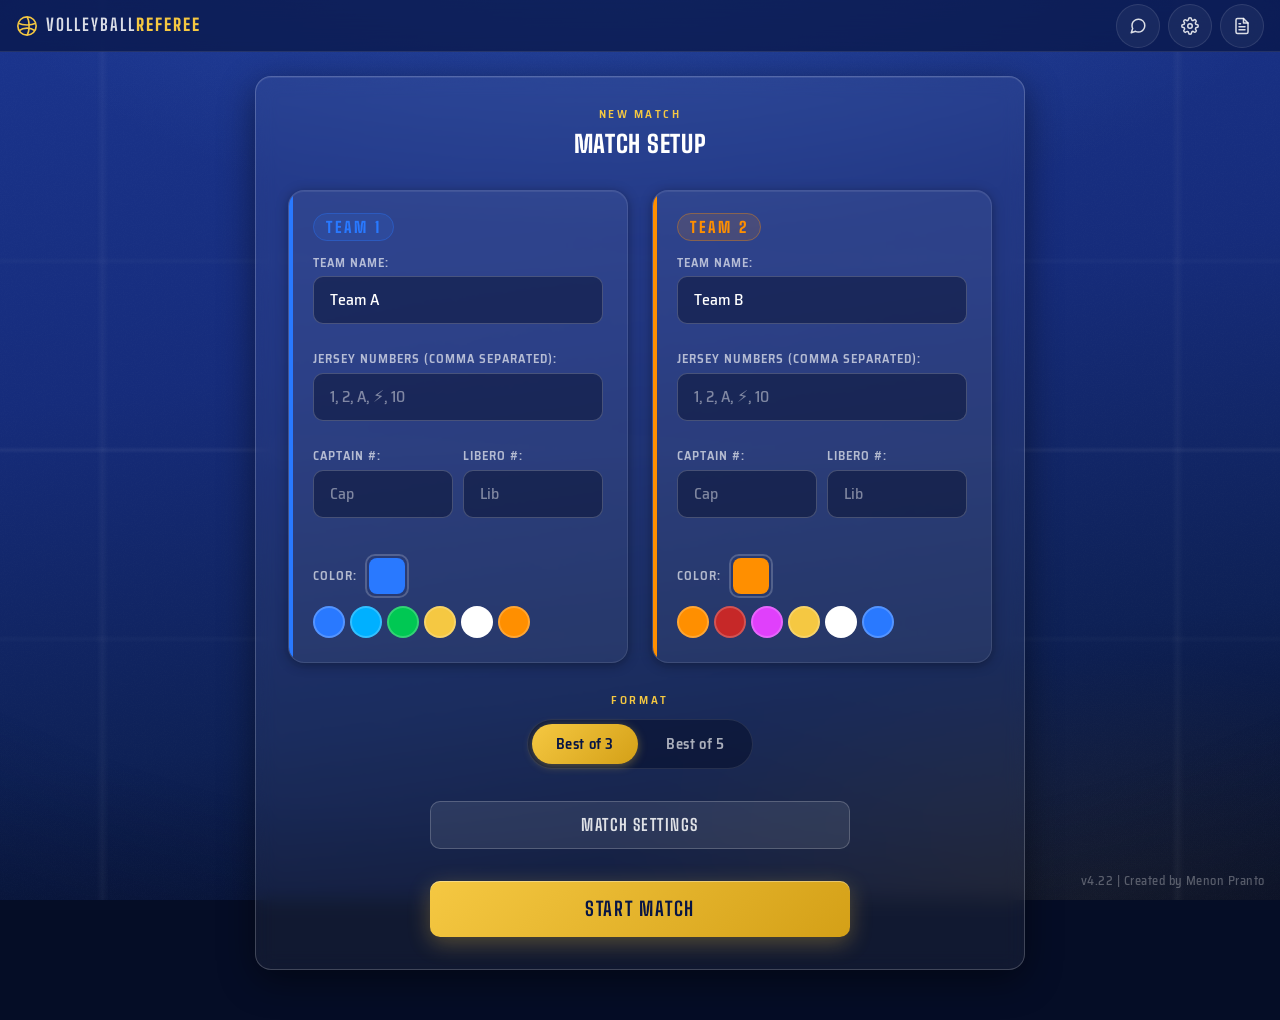
==== index.html @ a7db622a "v4.22: in-app "What's new" panel, manifest fix, social card tags Adds a changelog users can actually" ====
<!DOCTYPE html>
<html lang="en">
<head>
    <meta charset="UTF-8">
    <meta name="viewport" content="width=device-width, initial-scale=1.0, maximum-scale=1.0, user-scalable=no, viewport-fit=cover">
    <meta name="apple-mobile-web-app-capable" content="yes">
    <meta name="apple-mobile-web-app-status-bar-style" content="black-translucent">
    <meta name="mobile-web-app-capable" content="yes">
    <meta name="theme-color" content="#071545">
    <title>Volleyball Referee</title>
    <link rel="icon" type="image/png" href="icons/volleyball.png">
    <link rel="apple-touch-icon" href="icons/volleyball.png">
    <link rel="preload" href="fonts/display-800.woff2" as="font" type="font/woff2" crossorigin>
    <link rel="preload" href="fonts/body-400.woff2" as="font" type="font/woff2" crossorigin>
    <link rel="stylesheet" href="styles.css">
    <link rel="manifest" href="./manifest.webmanifest">
    <meta name="description" content="Volleyball scoresheet for tracking matches, rotations, substitutions, and more.">
    <!-- Open Graph / Twitter card — so a shared match result unfurls with a title, description, and icon instead of bare text -->
    <meta property="og:type" content="website">
    <meta property="og:url" content="https://watermenon09.github.io/VolleyballReferee/">
    <meta property="og:title" content="Volleyball Referee">
    <meta property="og:description" content="Volleyball scoresheet for tracking matches, rotations, substitutions, and more.">
    <meta property="og:image" content="https://watermenon09.github.io/VolleyballReferee/icons/volleyball.png">
    <meta name="twitter:card" content="summary">
    <meta name="twitter:title" content="Volleyball Referee">
    <meta name="twitter:description" content="Volleyball scoresheet for tracking matches, rotations, substitutions, and more.">
    <meta name="twitter:image" content="https://watermenon09.github.io/VolleyballReferee/icons/volleyball.png">
    <!-- Google tag (gtag.js) -->
    <script async src="https://www.googletagmanager.com/gtag/js?id=G-RBPL9H3D0Y"></script>
    <script>
      window.dataLayer = window.dataLayer || [];
      function gtag(){dataLayer.push(arguments);}
      gtag('js', new Date());
      // send_page_view: false — app.js sends a virtual page_view per screen (trackScreen).
      // Without this the automatic pageview double-counts the landing alongside the Setup
      // screen's own, inflating exactly the report the virtual pageviews exist to produce.
      gtag('config', 'G-RBPL9H3D0Y', { send_page_view: false });
    </script>
</head>
<body>
    <header class="app-bar">
        <h1 class="app-brand">
            <svg class="app-brand-mark" width="22" height="22" viewBox="0 0 24 24" fill="none" stroke="currentColor" stroke-width="1.8" aria-hidden="true"><circle cx="12" cy="12" r="10"/><path d="M12 2c3 4.5 3 15.5 0 20"/><path d="M2.5 9c5 2.5 14 2.5 19 0"/><path d="M3.5 17c4.5-3.5 12.5-3.5 17 0"/></svg>
            <span>Volleyball<b>Referee</b></span>
        </h1>
        <div class="app-bar-actions">
            <button id="feedbackBtn" class="top-btn" aria-label="Send feedback" title="Send feedback">
                <svg width="18" height="18" viewBox="0 0 24 24" fill="none" stroke="currentColor" stroke-width="2" stroke-linecap="round" stroke-linejoin="round" aria-hidden="true"><path d="M21 11.5a8.38 8.38 0 0 1-.9 3.8 8.5 8.5 0 0 1-7.6 4.7 8.38 8.38 0 0 1-3.8-.9L3 21l1.9-5.7a8.38 8.38 0 0 1-.9-3.8 8.5 8.5 0 0 1 4.7-7.6 8.38 8.38 0 0 1 3.8-.9h.5a8.48 8.48 0 0 1 8 8v.5z"/></svg>
            </button>
            <button id="settingsBtn" class="top-btn" aria-label="Settings" title="Settings">
                <svg width="18" height="18" viewBox="0 0 24 24" fill="none" stroke="currentColor" stroke-width="2" stroke-linecap="round" stroke-linejoin="round" aria-hidden="true"><circle cx="12" cy="12" r="3"/><path d="M19.4 15a1.65 1.65 0 0 0 .33 1.82l.06.06a2 2 0 0 1-2.83 2.83l-.06-.06a1.65 1.65 0 0 0-1.82-.33 1.65 1.65 0 0 0-1 1.51V21a2 2 0 0 1-4 0v-.09A1.65 1.65 0 0 0 9 19.4a1.65 1.65 0 0 0-1.82.33l-.06.06a2 2 0 0 1-2.83-2.83l.06-.06a1.65 1.65 0 0 0 .33-1.82 1.65 1.65 0 0 0-1.51-1H3a2 2 0 0 1 0-4h.09A1.65 1.65 0 0 0 4.6 9a1.65 1.65 0 0 0-.33-1.82l-.06-.06a2 2 0 0 1 2.83-2.83l.06.06a1.65 1.65 0 0 0 1.82.33H9a1.65 1.65 0 0 0 1-1.51V3a2 2 0 0 1 4 0v.09a1.65 1.65 0 0 0 1 1.51 1.65 1.65 0 0 0 1.82-.33l.06-.06a2 2 0 0 1 2.83 2.83l-.06.06a1.65 1.65 0 0 0-.33 1.82V9a1.65 1.65 0 0 0 1.51 1H21a2 2 0 0 1 0 4h-.09a1.65 1.65 0 0 0-1.51 1z"/></svg>
            </button>
            <button id="changelogBtn" class="top-btn" style="display:none" aria-label="What's new" title="What's new">
                <svg width="18" height="18" viewBox="0 0 24 24" fill="none" stroke="currentColor" stroke-width="2" stroke-linecap="round" stroke-linejoin="round" aria-hidden="true"><path d="M14 2H6a2 2 0 0 0-2 2v16a2 2 0 0 0 2 2h12a2 2 0 0 0 2-2V8z"/><path d="M14 2v6h6"/><line x1="8" y1="13" x2="16" y2="13"/><line x1="8" y1="17" x2="16" y2="17"/><line x1="8" y1="9" x2="10" y2="9"/></svg>
            </button>
            <button id="historyBtn" class="top-btn" style="display:none">History</button>
        </div>
    </header>
    <div class="container">

        <div id="setup" class="setup-panel">
            <div class="screen-head">
                <span class="eyebrow">New Match</span>
                <h2>Match Setup</h2>
            </div>
            <div class="team-setup-container">
                <section class="team-card team1-setup">
                    <header class="team-card-head"><span class="team-tag">Team 1</span></header>
                    <div class="team-input">
                        <label for="team1Name">Team Name:</label>
                        <input type="text" id="team1Name" value="Team A">
                    </div>
                    <div class="team-input">
                        <label for="team1Players">Jersey Numbers (comma separated):</label>
                        <input type="text" id="team1Players" placeholder="1, 2, A, ⚡, 10">
                    </div>
                    <div class="team-input-row">
                        <div class="team-input">
                            <label for="team1Captain">Captain #:</label>
                            <input type="text" id="team1Captain" placeholder="Cap" maxlength="3">
                        </div>
                        <div class="team-input">
                            <label for="team1Libero">Libero #:</label>
                            <input type="text" id="team1Libero" placeholder="Lib" maxlength="3">
                        </div>
                    </div>
                    <div class="color-picker-row">
                        <label>Color:</label>
                        <input type="color" id="team1Color" value="#2979ff">
                        <div class="color-presets">
                            <button class="color-swatch" data-team="1" data-color="#2979ff" style="background:#2979ff" title="Blue"></button>
                            <button class="color-swatch" data-team="1" data-color="#00b0ff" style="background:#00b0ff" title="Sky blue"></button>
                            <button class="color-swatch" data-team="1" data-color="#00c853" style="background:#00c853" title="Green"></button>
                            <button class="color-swatch" data-team="1" data-color="#f5c842" style="background:#f5c842" title="Yellow"></button>
                            <button class="color-swatch" data-team="1" data-color="#ffffff" style="background:#ffffff" title="White"></button>
                            <button class="color-swatch" data-team="1" data-color="#ff8f00" style="background:#ff8f00" title="Orange"></button>
                        </div>
                    </div>
                </section>
                <section class="team-card team2-setup">
                    <header class="team-card-head"><span class="team-tag">Team 2</span></header>
                    <div class="team-input">
                        <label for="team2Name">Team Name:</label>
                        <input type="text" id="team2Name" value="Team B">
                    </div>
                    <div class="team-input">
                        <label for="team2Players">Jersey Numbers (comma separated):</label>
                        <input type="text" id="team2Players" placeholder="1, 2, A, ⚡, 10">
                    </div>
                    <div class="team-input-row">
                        <div class="team-input">
                            <label for="team2Captain">Captain #:</label>
                            <input type="text" id="team2Captain" placeholder="Cap" maxlength="3">
                        </div>
                        <div class="team-input">
                            <label for="team2Libero">Libero #:</label>
                            <input type="text" id="team2Libero" placeholder="Lib" maxlength="3">
                        </div>
                    </div>
                    <div class="color-picker-row">
                        <label>Color:</label>
                        <input type="color" id="team2Color" value="#ff8f00">
                        <div class="color-presets">
                            <button class="color-swatch" data-team="2" data-color="#ff8f00" style="background:#ff8f00" title="Orange"></button>
                            <button class="color-swatch" data-team="2" data-color="#c62828" style="background:#c62828" title="Red"></button>
                            <button class="color-swatch" data-team="2" data-color="#e040fb" style="background:#e040fb" title="Purple"></button>
                            <button class="color-swatch" data-team="2" data-color="#f5c842" style="background:#f5c842" title="Yellow"></button>
                            <button class="color-swatch" data-team="2" data-color="#ffffff" style="background:#ffffff" title="White"></button>
                            <button class="color-swatch" data-team="2" data-color="#2979ff" style="background:#2979ff" title="Blue"></button>
                        </div>
                    </div>
                </section>
            </div>
            <div class="match-format">
                <span class="eyebrow">Format</span>
                <div class="segmented" role="radiogroup" aria-label="Match format">
                    <label><input type="radio" name="matchType" value="3" checked><span>Best of 3</span></label>
                    <label><input type="radio" name="matchType" value="5"><span>Best of 5</span></label>
                </div>
            </div>
            <div id="setupError" class="setup-error hidden"></div>
            <div class="controls">
                <button id="openSettingsFromSetup" class="btn btn-secondary">Match Settings</button>
            </div>
            <button id="startMatch" class="btn btn-primary btn-xl">Start Match</button>
        </div>

        <div id="rotationSetup" class="rotation-setup hidden">
            <div class="screen-head">
                <span class="eyebrow">Lineups</span>
                <h2>Set Starting Rotations</h2>
            </div>
            <div id="rotationSetupSetScore" class="rotation-setup-score hidden"></div>
            <p class="rotation-setup-hint">Click on each position to assign a player. Libero is not available for starting rotation.</p>
            <div class="rotation-setup-container">
                <div class="rotation-setup-team">
                    <h3 id="rotationTeam1Name">Team A</h3>
                    <div class="rotation-setup-grid" id="rotationSetup1">
                        <div class="rotation-setup-row">
                            <span class="rotation-setup-pos" data-team="1" data-pos="4">4</span>
                            <span class="rotation-setup-pos" data-team="1" data-pos="3">3</span>
                            <span class="rotation-setup-pos" data-team="1" data-pos="2">2</span>
                        </div>
                        <div class="rotation-setup-row">
                            <span class="rotation-setup-pos" data-team="1" data-pos="5">5</span>
                            <span class="rotation-setup-pos" data-team="1" data-pos="6">6</span>
                            <span class="rotation-setup-pos" data-team="1" data-pos="1">1</span>
                        </div>
                    </div>
                    <div class="available-players" id="availablePlayers1"></div>
                    <button class="btn btn-secondary use-prev-rotation" data-team="1" style="display:none">Use previous rotation</button>
                </div>
                <div class="rotation-setup-team">
                    <h3 id="rotationTeam2Name">Team B</h3>
                    <div class="rotation-setup-grid" id="rotationSetup2">
                        <div class="rotation-setup-row">
                            <span class="rotation-setup-pos" data-team="2" data-pos="4">4</span>
                            <span class="rotation-setup-pos" data-team="2" data-pos="3">3</span>
                            <span class="rotation-setup-pos" data-team="2" data-pos="2">2</span>
                        </div>
                        <div class="rotation-setup-row">
                            <span class="rotation-setup-pos" data-team="2" data-pos="5">5</span>
                            <span class="rotation-setup-pos" data-team="2" data-pos="6">6</span>
                            <span class="rotation-setup-pos" data-team="2" data-pos="1">1</span>
                        </div>
                    </div>
                    <div class="available-players" id="availablePlayers2"></div>
                    <button class="btn btn-secondary use-prev-rotation" data-team="2" style="display:none">Use previous rotation</button>
                </div>
            </div>
            <div id="rotationSetupError" class="setup-error hidden"></div>
            <div class="controls">
                <button id="returnToSetupFromRotation" class="btn btn-secondary">Return to Setup</button>
            </div>
            <button id="confirmRotation" class="btn btn-primary btn-xl">Start Match</button>
        </div>

        <div id="scoreboard" class="scoreboard hidden">
            <div class="match-info">
                <span id="matchTypeDisplay"></span>
                <span id="currentSetDisplay"></span>
            </div>

            
            <div class="current-set">
                <div class="team team1">
                    <div class="team-name" id="team1Display">Team A</div>
                    <div class="timeout-container">
                        <button class="timeout-btn" id="timeout1" data-team="1" title="Call timeout">
                            <svg class="timeout-icon" width="20" height="20" viewBox="0 0 24 24" fill="none" stroke="currentColor" stroke-width="2" stroke-linecap="round" stroke-linejoin="round" aria-hidden="true"><circle cx="12" cy="13" r="8"/><path d="M12 9v4l2.5 2.5"/><path d="M9 2h6"/></svg>
                        </button>
                        <div class="timeout-dots" id="timeoutDots1"></div>
                    </div>
                    <div class="rotation-grid" id="rotation1">
                        <div class="rotation-row front-row">
                            <div class="rotation-pos" data-team="1" data-pos="4"><span class="player-num"></span><span class="sub-indicator"></span></div>
                            <div class="rotation-pos" data-team="1" data-pos="3"><span class="player-num"></span><span class="sub-indicator"></span></div>
                            <div class="rotation-pos" data-team="1" data-pos="2"><span class="player-num"></span><span class="sub-indicator"></span></div>
                        </div>
                        <div class="rotation-row back-row">
                            <div class="rotation-pos" data-team="1" data-pos="5"><span class="player-num"></span><span class="sub-indicator"></span></div>
                            <div class="rotation-pos" data-team="1" data-pos="6"><span class="player-num"></span><span class="sub-indicator"></span></div>
                            <div class="rotation-pos" data-team="1" data-pos="1"><span class="player-num"></span><span class="sub-indicator"></span></div>
                        </div>
                    </div>
                    <div class="score" id="team1Score">0</div>
                    <button class="btn btn-score" data-team="1">+1 Point</button>
                </div>

                <div class="vs-container">
                    <div class="undo-btn" id="undoPoint" title="Undo last point" tabindex="0" role="button">
                        <svg width="22" height="22" viewBox="0 0 24 24" fill="none" stroke="currentColor" stroke-width="2" stroke-linecap="round" stroke-linejoin="round" aria-hidden="true"><path d="M3 7v6h6"/><path d="M21 17a9 9 0 0 0-15-6.7L3 13"/></svg>
                    </div>
                    <div class="swap-teams" id="swapTeams" title="Swap teams" tabindex="0" role="button">
                        <svg width="22" height="22" viewBox="0 0 24 24" fill="none" stroke="currentColor" stroke-width="2" stroke-linecap="round" stroke-linejoin="round" aria-hidden="true"><path d="M8 3 4 7l4 4"/><path d="M4 7h16"/><path d="m16 21 4-4-4-4"/><path d="M20 17H4"/></svg>
                    </div>
                    <div class="serve-indicator" id="serveIndicator" title="Click to switch service" tabindex="0" role="button">
                        <svg id="serveBall" class="serve-ball" width="22" height="22" viewBox="0 0 24 24" fill="none" stroke="currentColor" stroke-width="1.8" stroke-linecap="round" stroke-linejoin="round" aria-hidden="true"><circle cx="12" cy="12" r="10"/><path d="M12 2c3 4.5 3 15.5 0 20"/><path d="M2.5 9c5 2.5 14 2.5 19 0"/><path d="M3.5 17c4.5-3.5 12.5-3.5 17 0"/></svg>
                    </div>
                    <div class="vs">VS</div>
                    <div class="sets-score-center" id="setsScoreCenter"></div>
                </div>

                <div class="team team2">
                    <div class="team-name" id="team2Display">Team B</div>
                    <div class="timeout-container">
                        <button class="timeout-btn" id="timeout2" data-team="2" title="Call timeout">
                            <svg class="timeout-icon" width="20" height="20" viewBox="0 0 24 24" fill="none" stroke="currentColor" stroke-width="2" stroke-linecap="round" stroke-linejoin="round" aria-hidden="true"><circle cx="12" cy="13" r="8"/><path d="M12 9v4l2.5 2.5"/><path d="M9 2h6"/></svg>
                        </button>
                        <div class="timeout-dots" id="timeoutDots2"></div>
                    </div>
                    <div class="rotation-grid" id="rotation2">
                        <div class="rotation-row front-row">
                            <div class="rotation-pos" data-team="2" data-pos="4"><span class="player-num"></span><span class="sub-indicator"></span></div>
                            <div class="rotation-pos" data-team="2" data-pos="3"><span class="player-num"></span><span class="sub-indicator"></span></div>
                            <div class="rotation-pos" data-team="2" data-pos="2"><span class="player-num"></span><span class="sub-indicator"></span></div>
                        </div>
                        <div class="rotation-row back-row">
                            <div class="rotation-pos" data-team="2" data-pos="5"><span class="player-num"></span><span class="sub-indicator"></span></div>
                            <div class="rotation-pos" data-team="2" data-pos="6"><span class="player-num"></span><span class="sub-indicator"></span></div>
                            <div class="rotation-pos" data-team="2" data-pos="1"><span class="player-num"></span><span class="sub-indicator"></span></div>
                        </div>
                    </div>
                    <div class="score" id="team2Score">0</div>
                    <button class="btn btn-score" data-team="2">+1 Point</button>
                </div>
            </div>

            <div class="point-timeline">
                <h3>Set <span id="timelineSetNumber">1</span> Scoring</h3>
                <div class="timeline-container">
                    <div class="timeline-team">
                        <span class="timeline-label" id="timelineTeam1Label"></span>
                        <div class="timeline-row" id="team1Timeline"></div>
                    </div>
                    <div class="timeline-team">
                        <span class="timeline-label" id="timelineTeam2Label"></span>
                        <div class="timeline-row" id="team2Timeline"></div>
                    </div>
                </div>
            </div>

            
            <div class="controls">
                <button id="returnToSetup" class="btn btn-secondary">Return to Setup</button>
            </div>
        </div>

        <div id="matchResult" class="match-result hidden">
            <div class="screen-head">
                <span class="eyebrow">Final</span>
                <h2>Match Complete</h2>
            </div>
            <div id="winner" class="winner"></div>
            <div id="finalScore" class="final-score"></div>
            <div class="result-actions">
                <button id="shareResult" class="btn btn-secondary btn-xl">Share Result</button>
                <button id="playAgain" class="btn btn-primary btn-xl">Play Again</button>
            </div>
        </div>
    </div>

    <div id="subModal" class="modal hidden">
        <div class="modal-content sub-modal-content">
            <h2>Substitute Player</h2>
            <p id="subCurrentPlayer"></p>
            <p id="subRuleNote" class="sub-rule-note hidden" role="status"></p>
            <div class="sub-options" id="subOptions"></div>
            <button class="btn btn-secondary" id="cancelSub">Cancel</button>
        </div>
    </div>

    <div id="timeoutModal" class="modal hidden">
        <div class="modal-content">
            <h2 id="timeoutTeamName">Team Timeout</h2>
            <div class="timer-display">
                <svg class="timer-ring" viewBox="0 0 100 100">
                    <circle class="timer-ring-bg" cx="50" cy="50" r="45"/>
                    <circle class="timer-ring-progress" id="timerProgress" cx="50" cy="50" r="45"/>
                </svg>
                <span class="timer-text" id="timerText">30</span>
            </div>
            <button class="btn btn-primary" id="continueEarly">Continue</button>
        </div>
    </div>

    <div id="setBreakModal" class="modal hidden">
        <div class="modal-content">
            <h2 id="setBreakTitle">Set Break</h2>
            <div class="timer-display">
                <svg class="timer-ring" viewBox="0 0 100 100">
                    <circle class="timer-ring-bg" cx="50" cy="50" r="45"/>
                    <circle class="timer-ring-progress" id="setBreakProgress" cx="50" cy="50" r="45"/>
                </svg>
                <span class="timer-text" id="setBreakText">3:00</span>
            </div>
            <button class="btn btn-primary" id="continueSetBreak">Continue</button>
        </div>
    </div>

    <div id="deciderSwitchModal" class="modal hidden">
        <div class="modal-content decider-switch-content">
            <div class="decider-switch-icon"><svg width="24" height="24" viewBox="0 0 24 24" fill="none" stroke="currentColor" stroke-width="2" stroke-linecap="round" stroke-linejoin="round" aria-hidden="true"><path d="M8 3 4 7l4 4"/><path d="M4 7h16"/><path d="m16 21 4-4-4-4"/><path d="M20 17H4"/></svg></div>
            <h2>Switch Sides</h2>
            <p class="decider-switch-subtitle">A team has reached 8 points in the deciding set.</p>
            <p class="decider-switch-rule">FIVB Rule: teams change courts at 8 points in the final set.</p>
            <div class="decider-switch-score" id="deciderSwitchScore"></div>
            <button class="btn btn-primary" id="confirmDeciderSwitch">Switch Sides</button>
        </div>
    </div>

    <div id="returnToSetupModal" class="modal hidden">
        <div class="modal-content">
            <div class="confirm-icon"><svg width="24" height="24" viewBox="0 0 24 24" fill="none" stroke="currentColor" stroke-width="2" stroke-linecap="round" stroke-linejoin="round" aria-hidden="true"><path d="M3 7v6h6"/><path d="M21 17a9 9 0 0 0-15-6.7L3 13"/></svg></div>
            <h2>Return to Setup?</h2>
            <p class="confirm-subtitle">The current match will be cancelled.</p>
            <div class="confirm-score-summary" id="returnToSetupScoreSummary"></div>
            <div class="confirm-buttons">
                <button class="btn btn-secondary" id="cancelReturnToSetup">Cancel</button>
                <button class="btn btn-danger" id="confirmReturnToSetup">Return to Setup</button>
            </div>
        </div>
    </div>

    <div id="serveSwitchModal" class="modal hidden">
        <div class="modal-content">
            <div class="confirm-icon"><svg width="24" height="24" viewBox="0 0 24 24" fill="none" stroke="currentColor" stroke-width="2" stroke-linecap="round" stroke-linejoin="round" aria-hidden="true"><circle cx="12" cy="12" r="10"/><path d="M12 2c3 4.5 3 15.5 0 20"/><path d="M2.5 9c5 2.5 14 2.5 19 0"/><path d="M3.5 17c4.5-3.5 12.5-3.5 17 0"/></svg></div>
            <h2>Switch serving team?</h2>
            <p class="confirm-subtitle">Serve already follows the score automatically. Switch the serving team anyway?</p>
            <div class="confirm-buttons">
                <button class="btn btn-secondary" id="cancelServeSwitch">Cancel</button>
                <button class="btn btn-primary" id="confirmServeSwitch">Switch Serve</button>
            </div>
        </div>
    </div>

    <div id="historyModal" class="modal hidden">
        <div class="modal-content history-modal-content">
            <h2>Match History</h2>
            <div id="historyList" class="history-list"></div>
            <button class="btn btn-secondary" id="closeHistory">Close</button>
        </div>
    </div>

    <div id="changelogModal" class="modal hidden">
        <div class="modal-content changelog-modal-content">
            <h2>What's New</h2>
            <div id="changelogList" class="changelog-list"></div>
            <button class="btn btn-secondary" id="closeChangelog">Close</button>
        </div>
    </div>

    <div id="settingsModal" class="modal hidden">
        <div class="modal-content settings-modal-content">
            <h2>Settings</h2>

            <div class="settings-scroll">
                <h3 class="settings-section">Match Rules</h3>
                <p id="settingsRuleNote" class="settings-note hidden">Match in progress — rule changes apply to the next match.</p>
                <div class="settings-grid">
                    <label for="setTimeoutDuration">Timeout duration (sec)</label>
                    <input type="number" id="setTimeoutDuration" data-setting="timeoutDuration" inputmode="numeric" min="10" max="120" step="5">

                    <label for="setTimeoutsPerSet">Timeouts per team per set</label>
                    <input type="number" id="setTimeoutsPerSet" data-setting="timeoutsPerSet" inputmode="numeric" min="0" max="4" step="1">

                    <label for="setSetBreakDuration">Set break (sec)</label>
                    <input type="number" id="setSetBreakDuration" data-setting="setBreakDuration" inputmode="numeric" min="30" max="600" step="30">

                    <label for="setRegularSetPoints">Points per regular set</label>
                    <input type="number" id="setRegularSetPoints" data-setting="regularSetPoints" inputmode="numeric" min="5" max="50" step="1">

                    <label for="setFinalSetPoints">Points per deciding set</label>
                    <input type="number" id="setFinalSetPoints" data-setting="finalSetPoints" inputmode="numeric" min="5" max="50" step="1">

                    <label for="setSubstitutionsPerSet" class="settings-label-stack">Substitutions per team per set
                        <span class="settings-hint">Leave empty for unlimited &middot; 6 for FIVB indoor</span>
                    </label>
                    <input type="number" id="setSubstitutionsPerSet" data-setting="substitutionsPerSet" inputmode="numeric" min="0" max="15" step="1" placeholder="&#8734;">

                    <label for="setTechnicalTimeouts">Technical timeouts (8 &amp; 16 pts, 60s)</label>
                    <input type="checkbox" class="switch" id="setTechnicalTimeouts" data-setting="technicalTimeouts">
                </div>

                <h3 class="settings-section">App</h3>
                <div class="settings-grid">
                    <label for="setSound">Whistle sounds</label>
                    <input type="checkbox" class="switch" id="setSound" data-setting="sound">

                    <label for="setVibration">Vibration</label>
                    <input type="checkbox" class="switch" id="setVibration" data-setting="vibration">

                    <label for="setKeepAwake">Keep screen awake during match</label>
                    <input type="checkbox" class="switch" id="setKeepAwake" data-setting="keepAwake">
                </div>
            </div>

            <div class="settings-buttons">
                <button class="btn btn-secondary" id="resetSettings">Reset to Defaults</button>
                <button class="btn btn-primary" id="closeSettings">Done</button>
            </div>
        </div>
    </div>

    <div id="feedbackModal" class="modal hidden">
      <div class="modal-content feedback-modal-content">
        <h2>Send Feedback</h2>
        <form id="feedbackForm" novalidate>
          <div class="feedback-scroll">
            <div class="feedback-field">
              <span class="feedback-label">Category</span>
              <div class="radio-group segmented">
                <label><input type="radio" name="feedbackCategory" value="bug" checked> Bug</label>
                <label><input type="radio" name="feedbackCategory" value="suggestion"> Suggestion</label>
                <label><input type="radio" name="feedbackCategory" value="other"> Other</label>
              </div>
            </div>
            <div class="feedback-field">
              <label class="feedback-label" for="feedbackMessage">Message</label>
              <textarea id="feedbackMessage" rows="5" maxlength="2000" required placeholder="What happened, or what would you like to see?"></textarea>
            </div>
            <div class="feedback-field">
              <label class="feedback-label" for="feedbackEmail">Email (optional, for a reply)</label>
              <input type="email" id="feedbackEmail" autocomplete="email" placeholder="you@example.com">
            </div>
            <!-- Web3Forms native honeypot: hidden from humans, bots fill/check it -->
            <input type="checkbox" name="botcheck" id="feedbackBotcheck" class="feedback-honeypot" tabindex="-1" autocomplete="off" aria-hidden="true">
          </div>
          <p id="feedbackStatus" class="feedback-status hidden" role="status"></p>
          <div class="confirm-buttons">
            <button type="button" class="btn btn-secondary" id="cancelFeedback">Cancel</button>
            <button type="submit" class="btn btn-primary" id="submitFeedback">Send</button>
          </div>
        </form>
      </div>
    </div>

    <footer class="credits">v4.22 | Created by Menon Pranto</footer>

    <script src="app.js"></script>
    <script>
      // The service worker serves the whole app shell cache-first, which during local
      // development silently hands back stale CSS/JS and masks every edit. Skip it on
      // localhost, and actively tear down any registration left over from before this
      // guard existed (skipping alone would leave an already-installed SW in charge).
      // To test SW/offline behaviour locally, use a non-localhost loopback alias.
      if ('serviceWorker' in navigator) {
        const isLocalDev = ['localhost', '127.0.0.1', '[::1]'].includes(location.hostname);
        if (isLocalDev) {
          navigator.serviceWorker.getRegistrations()
            .then(regs => regs.forEach(r => r.unregister()))
            .catch(() => {});
          if (window.caches) {
            caches.keys().then(keys => keys.forEach(k => caches.delete(k))).catch(() => {});
          }
        } else {
          window.addEventListener('load', () => {
            navigator.serviceWorker.register('./sw.js').catch(() => {});
          });
        }
      }
    </script>
</body>
</html>
---- styles.css ----
/* ── Self-hosted fonts (offline-safe; files listed in sw.js APP_SHELL) ── */
@font-face { font-family: 'Big Shoulders Display'; font-style: normal; font-weight: 600; font-display: swap; src: url('fonts/display-600.woff2') format('woff2'); }
@font-face { font-family: 'Big Shoulders Display'; font-style: normal; font-weight: 800; font-display: swap; src: url('fonts/display-800.woff2') format('woff2'); }
@font-face { font-family: 'Saira Semi Condensed'; font-style: normal; font-weight: 400; font-display: swap; src: url('fonts/body-400.woff2') format('woff2'); }
@font-face { font-family: 'Saira Semi Condensed'; font-style: normal; font-weight: 500; font-display: swap; src: url('fonts/body-500.woff2') format('woff2'); }
@font-face { font-family: 'Saira Semi Condensed'; font-style: normal; font-weight: 600; font-display: swap; src: url('fonts/body-600.woff2') format('woff2'); }
@font-face { font-family: 'Saira Semi Condensed'; font-style: normal; font-weight: 700; font-display: swap; src: url('fonts/body-700.woff2') format('woff2'); }

/* ─────────────────────────────────────────────────────────────────────────
   VOLLEYBALL REFEREE  ·  Design System
   Theme: Indoor Court / Mikasa — Stadium Night
   ───────────────────────────────────────────────────────────────────────── */

:root {
    /* ── team identity — JS writes these; names are load-bearing ── */
    --team1-color: #2979ff;  --team1-rgb: 41, 121, 255;
    --team2-color: #ff8f00;  --team2-rgb: 255, 143, 0;

    /* ── palette (hues unchanged from v4.0x) ── */
    --navy-950: #050d26;  --navy-900: #071545;  --navy-800: #0d2055;
    --navy-700: #152b7a;  --navy-600: #1a348f;
    --gold: #f5c842;  --gold-deep: #d4a017;  --gold-rgb: 245, 200, 66;
    --ink: #ffffff;
    --ink-85: rgba(255,255,255,0.85);  --ink-65: rgba(255,255,255,0.65);
    --ink-45: rgba(255,255,255,0.45);  --ink-25: rgba(255,255,255,0.25);

    /* ── surfaces / strokes / elevation ── */
    --surface-1: rgba(255,255,255,0.05);
    --surface-2: rgba(255,255,255,0.09);
    --surface-3: rgba(255,255,255,0.14);
    --stroke-1: rgba(255,255,255,0.10);
    --stroke-2: rgba(255,255,255,0.20);
    --stroke-3: rgba(255,255,255,0.32);
    --shadow-1: 0 2px 12px rgba(0,0,0,0.35);
    --shadow-2: 0 10px 36px rgba(0,0,0,0.45);
    --shadow-3: 0 24px 80px rgba(0,0,0,0.60);
    --glass-edge: inset 0 1px 0 rgba(255,255,255,0.08);

    /* ── typography ── */
    --font-display: 'Big Shoulders Display', 'Arial Narrow', sans-serif;
    --font-body: 'Saira Semi Condensed', 'Segoe UI', system-ui, sans-serif;

    /* ── spacing (4px scale) ── */
    --sp-1: 4px; --sp-2: 8px; --sp-3: 12px; --sp-4: 16px;
    --sp-5: 24px; --sp-6: 32px; --sp-7: 48px; --sp-8: 64px;

    /* ── radii ── */
    --r-sm: 10px; --r-md: 16px; --r-lg: 24px; --r-pill: 999px;

    /* ── motion ── */
    --ease-out: cubic-bezier(0.22, 1, 0.36, 1);
    --ease-spring: cubic-bezier(0.34, 1.56, 0.64, 1);
    --dur-fast: 130ms; --dur-med: 220ms; --dur-slow: 400ms;

    /* ── layers ── */
    --z-bar: 500; --z-modal: 1000;

    /* ── functional ── */
    --danger: #c62828;
    --error-bg: rgba(198,40,40,0.12);
    --error-border: rgba(198,40,40,0.4);
    --error-text: #f48a8a;
    --libero-color: #4caf50;
}

/* ── Reset ───────────────────────────────────────────────────────────────── */

* {
    margin: 0;
    padding: 0;
    box-sizing: border-box;
    -webkit-tap-highlight-color: transparent;
}

html {
    height: 100%;
    overflow-x: hidden;
}

/* ── Global type utilities ───────────────────────────────────────────────── */

.eyebrow {
    display: block;
    font: 600 0.72rem/1 var(--font-body);
    letter-spacing: 0.22em;
    text-transform: uppercase;
    color: var(--gold);
}

h2, h3 {
    font-family: var(--font-display);
    letter-spacing: 0.03em;
    text-transform: uppercase;
}

/* ── Base ────────────────────────────────────────────────────────────────── */

body {
    font-family: var(--font-body);
    font-weight: 400;
    background-color: var(--navy-950);
    background-image:
        radial-gradient(ellipse 90% 60% at 50% -10%, rgba(100,160,255,0.18) 0%, transparent 60%),
        radial-gradient(ellipse 70% 50% at 85% 100%, rgba(var(--gold-rgb), 0.07) 0%, transparent 55%),
        linear-gradient(172deg, var(--navy-600) 0%, var(--navy-700) 38%, var(--navy-800) 72%, var(--navy-950) 100%);
    background-attachment: fixed;
    min-height: 100vh;
    min-height: -webkit-fill-available;
    color: var(--ink);
    padding-top: env(safe-area-inset-top);
    padding-bottom: env(safe-area-inset-bottom);
    padding-left: env(safe-area-inset-left);
    padding-right: env(safe-area-inset-right);
    overflow-x: hidden;
}
body::before {
    content: '';
    position: fixed; inset: 0; pointer-events: none; z-index: 0;
    background-image:
        linear-gradient(0deg, transparent 49.6%, rgba(255,255,255,0.05) 50%, transparent 50.4%),
        linear-gradient(90deg, transparent 7.5%, rgba(255,255,255,0.035) 8%, transparent 8.5%),
        linear-gradient(90deg, transparent 91.5%, rgba(255,255,255,0.035) 92%, transparent 92.5%),
        linear-gradient(0deg, transparent 28.5%, rgba(255,255,255,0.025) 29%, transparent 29.5%),
        linear-gradient(0deg, transparent 70.5%, rgba(255,255,255,0.025) 71%, transparent 71.5%),
        radial-gradient(ellipse 120% 90% at 50% 40%, transparent 60%, rgba(5,13,38,0.55) 100%);
}
body::after {
    content: '';
    position: fixed; inset: 0; pointer-events: none; z-index: 0; opacity: 0.5;
    background-image: url("data:image/svg+xml,%3Csvg xmlns='http://www.w3.org/2000/svg' width='160' height='160'%3E%3Cfilter id='n'%3E%3CfeTurbulence type='fractalNoise' baseFrequency='0.9' numOctaves='2'/%3E%3CfeColorMatrix values='0 0 0 0 1 0 0 0 0 1 0 0 0 0 1 0 0 0 0.04 0'/%3E%3C/filter%3E%3Crect width='160' height='160' filter='url(%23n)'/%3E%3C/svg%3E");
}

.container {
    position: relative;
    z-index: 1;
    max-width: 800px;
    margin: 0 auto;
    padding: calc(52px + env(safe-area-inset-top, 0px) + var(--sp-5)) 15px 50px;
}

.app-bar {
    position: fixed;
    top: 0; left: 0; right: 0;
    z-index: var(--z-bar);
    display: flex; align-items: center; justify-content: space-between;
    height: calc(52px + env(safe-area-inset-top, 0px));
    padding: env(safe-area-inset-top, 0px) max(var(--sp-4), env(safe-area-inset-right, 0px)) 0 max(var(--sp-4), env(safe-area-inset-left, 0px));
    background: rgba(7, 21, 69, 0.72);
    backdrop-filter: blur(14px);
    -webkit-backdrop-filter: blur(14px);
    border-bottom: 1px solid var(--stroke-1);
}
.app-brand {
    display: flex; align-items: center; gap: var(--sp-2);
    font: 600 1.05rem/1 var(--font-display);
    letter-spacing: 0.12em; text-transform: uppercase;
    color: var(--ink-85); margin: 0;
}
.app-brand b { color: var(--gold); font-weight: 800; }
.app-brand-mark { color: var(--gold); flex-shrink: 0; }
.app-bar-actions { display: flex; gap: var(--sp-2); align-items: center; flex-shrink: 0; }

/* v4.22 — the app bar gained a fourth button (#changelogBtn) and "VolleyballReferee" is a single
   unbreakable word, so the brand's implicit `min-width: auto` floored it at 186px. Nothing could
   give, and the actions block overflowed the bar's right edge on phones, shearing #historyBtn to a
   ~17px sliver at 375px. Because .app-bar is `position: fixed` this does NOT register as document
   horizontal scroll — a page-level overflow check passes it silently, so measure
   `.app-bar-actions` right edge against clientWidth instead.
   Two guards: the brand may now shrink rather than force overflow at ANY width (so adding a fifth
   button degrades instead of breaking), and below 460px the wordmark is dropped entirely — the
   volleyball mark still identifies the app, and a truncated wordmark reads as broken rather than
   deliberate. .app-bar-actions never shrinks, so touch targets stay at 44px. */
.app-brand { min-width: 0; }
.app-brand span { overflow: hidden; text-overflow: ellipsis; white-space: nowrap; }

@media (max-width: 460px) {
    .app-brand span { display: none; }
}

.hidden {
    display: none !important;
}

/* ── Setup Panel ─────────────────────────────────────────────────────────── */

.setup-panel {
    background: var(--surface-1);
    border: 1px solid var(--stroke-2);
    border-radius: 16px;
    padding: 32px;
    backdrop-filter: blur(10px);
    box-shadow: var(--shadow-2), var(--glass-edge);
}

/* ── Screen head (shared by setup + future screens) ── */
.screen-head {
    text-align: center;
    margin-bottom: var(--sp-6);
}
.screen-head .eyebrow {
    margin-bottom: var(--sp-2);
}

/* ── Team cards ── */
.team-setup-container {
    display: grid;
    grid-template-columns: 1fr 1fr;
    gap: var(--sp-5);
    margin-bottom: 0;
}

.team-card {
    position: relative;
    background: var(--surface-1);
    border: 1px solid var(--stroke-1);
    border-radius: var(--r-md);
    padding: var(--sp-5);
    box-shadow: var(--shadow-1), var(--glass-edge);
    overflow: hidden;
    display: flex;
    flex-direction: column;
    gap: var(--sp-4);
    text-align: left;
}

.team-card::before {
    content: '';
    position: absolute;
    left: 0; top: 0; bottom: 0;
    width: 4px;
}

.team1-setup::before { background: var(--team1-color); }
.team2-setup::before { background: var(--team2-color); }

.team-tag {
    align-self: flex-start;
    font: 800 0.95rem/1 var(--font-display);
    letter-spacing: 0.18em;
    text-transform: uppercase;
    padding: var(--sp-1) var(--sp-3);
    border-radius: var(--r-pill);
}

.team1-setup .team-tag {
    color: var(--team1-color);
    background: rgba(var(--team1-rgb), 0.12);
    border: 1px solid rgba(var(--team1-rgb), 0.35);
}

.team2-setup .team-tag {
    color: var(--team2-color);
    background: rgba(var(--team2-rgb), 0.12);
    border: 1px solid rgba(var(--team2-rgb), 0.35);
}

.team-input {
    margin-bottom: 12px;
}

.team-input:last-child {
    margin-bottom: 0;
}

.team-input label, .feedback-label {
    display: block;
    margin-bottom: 6px;
    font: 600 0.78rem/1.2 var(--font-body);
    letter-spacing: 0.08em;
    text-transform: uppercase;
    color: var(--ink-65);
}

/* ── Shared input skin (team inputs, settings numbers, feedback fields) ── */
.team-input input, .settings-grid input[type="number"],
#feedbackEmail, #feedbackMessage {
    width: 100%;
    background: rgba(5, 13, 38, 0.45);
    border: 1px solid var(--stroke-2);
    border-radius: var(--r-sm);
    color: var(--ink);
    font: 500 1rem/1.3 var(--font-body);
    padding: var(--sp-3) var(--sp-4);
    min-height: 48px;
    box-sizing: border-box;
    transition: border-color var(--dur-fast) var(--ease-out), background var(--dur-fast) var(--ease-out);
}
.team-input input:focus, .settings-grid input[type="number"]:focus,
#feedbackEmail:focus, #feedbackMessage:focus {
    outline: none;
    border-color: var(--gold);
    background: rgba(5, 13, 38, 0.65);
    box-shadow: 0 0 0 3px rgba(var(--gold-rgb), 0.18);
}

.team-input input::placeholder {
    color: var(--ink-45);
}

.team-input-row {
    display: flex;
    gap: 10px;
}

.team-input-row .team-input {
    flex: 1;
}

.team-input input[type="number"] {
    -moz-appearance: textfield;
}

.team-input input[type="number"]::-webkit-outer-spin-button,
.team-input input[type="number"]::-webkit-inner-spin-button {
    -webkit-appearance: none;
    margin: 0;
}

.setup-error {
    border-left: 3px solid var(--error-border);
    background: var(--error-bg);
    color: var(--error-text);
    border-radius: var(--r-sm);
    padding: var(--sp-3) var(--sp-4);
    margin-bottom: var(--sp-4);
    font: 500 0.92rem/1.5 var(--font-body);
    text-align: left;
}

.setup-error.hidden {
    display: none;
}

.setup-error ul {
    margin: var(--sp-2) 0 0 var(--sp-4);
    padding: 0;
}

.setup-error li {
    margin-bottom: 4px;
}

/* .match-type replaced by .match-format (Task 6) */
.match-format {
    text-align: center;
    margin: var(--sp-6) 0;
    display: flex;
    flex-direction: column;
    gap: var(--sp-3);
    align-items: center;
}

.radio-group {
    display: flex;
    gap: 30px;
    flex-wrap: wrap;
}

.radio-group label {
    display: flex;
    align-items: center;
    gap: 8px;
    cursor: pointer;
    font-weight: 500;
    color: var(--ink-85);
    transition: color 0.2s;
}

.radio-group label:hover {
    color: var(--ink);
}

.radio-group input[type="radio"] {
    width: 18px;
    height: 18px;
    cursor: pointer;
    accent-color: var(--gold);
}

/* neutralize .radio-group specificity when combined with .segmented */
.radio-group.segmented {
    display: inline-flex; gap: 4px; flex-wrap: nowrap;
}
.radio-group.segmented label {
    display: inline-flex; align-items: center; gap: 0;
    color: var(--ink-65); font-weight: 600;
    transition: color var(--dur-fast) var(--ease-out), background var(--dur-med) var(--ease-out);
}
.radio-group.segmented label:hover { color: var(--ink-65); }
.radio-group.segmented input[type="radio"] {
    width: auto; height: auto; cursor: pointer; accent-color: transparent;
}

/* ── Segmented control (markup lands in Task 6; shared by match-type + feedback category radios) ── */

.segmented {
    display: inline-flex; padding: 4px; gap: 4px;
    background: rgba(5,13,38,0.5); border: 1px solid var(--stroke-1);
    border-radius: var(--r-pill);
}
.segmented label {
    position: relative; cursor: pointer;
    padding: var(--sp-2) var(--sp-5); min-height: 40px;
    display: inline-flex; align-items: center; justify-content: center;
    border-radius: var(--r-pill);
    font: 600 0.92rem/1 var(--font-body); letter-spacing: 0.04em;
    color: var(--ink-65);
    transition: color var(--dur-fast) var(--ease-out), background var(--dur-med) var(--ease-out), transform var(--dur-fast) var(--ease-out);
}
.segmented label:not(:has(input:checked)):hover { background: var(--surface-2); color: var(--ink-85); }
.segmented label:active { transform: scale(0.96); }
.segmented input { position: absolute; opacity: 0; pointer-events: none; }
.segmented label:has(input:checked) {
    background: linear-gradient(135deg, var(--gold) 0%, var(--gold-deep) 100%);
    color: var(--navy-900);
    box-shadow: 0 2px 10px rgba(var(--gold-rgb), 0.35);
}

/* ── Setup screen layout ─────────────────────────────────────────────────── */

#startMatch {
    display: flex;
    width: 100%;
    max-width: 420px;
    margin: var(--sp-6) auto 0;
}

#confirmRotation {
    display: flex;
    width: 100%;
    max-width: 420px;
    margin: 0 auto;
}

/* Secondary action row (Item D/E) — match the width of the primary CTA below/above it
   so the two buttons read as one aligned stack instead of a full-bleed bar over a narrow one. */
#setup .controls,
#rotationSetup .controls {
    max-width: 420px;
    margin: var(--sp-6) auto var(--sp-4);
}

@media (max-width: 768px) {
    .team-setup-container {
        grid-template-columns: 1fr;
    }
}

@media (max-width: 600px) {
    #startMatch {
        position: sticky;
        bottom: calc(var(--sp-4) + env(safe-area-inset-bottom, 0px));
        box-shadow: var(--shadow-2);
        z-index: 10;
    }
}

/* ── Buttons ─────────────────────────────────────────────────────────────── */

.btn {
    font: 600 1.02rem/1 var(--font-display);
    letter-spacing: 0.09em; text-transform: uppercase;
    border: none; border-radius: var(--r-sm); cursor: pointer;
    min-height: 48px; padding: 0 var(--sp-5);
    display: inline-flex; align-items: center; justify-content: center; gap: var(--sp-2);
    transition: transform var(--dur-fast) var(--ease-out), box-shadow var(--dur-fast) var(--ease-out), background var(--dur-fast) var(--ease-out);
}
.btn:active { transform: scale(0.97); }
.btn-primary {
    background: linear-gradient(135deg, var(--gold) 0%, var(--gold-deep) 100%);
    color: var(--navy-900);
    box-shadow: 0 6px 22px rgba(var(--gold-rgb), 0.30), inset 0 1px 0 rgba(255,255,255,0.35);
}
.btn-primary:hover { box-shadow: 0 8px 28px rgba(var(--gold-rgb), 0.42), inset 0 1px 0 rgba(255,255,255,0.35); }
.btn-secondary {
    background: var(--surface-2); color: var(--ink-85);
    border: 1px solid var(--stroke-2);
}
.btn-secondary:hover { background: var(--surface-3); border-color: var(--stroke-3); }
.btn-danger {
    background: linear-gradient(135deg, #d33030 0%, #8b1a1a 100%);
    color: var(--ink);
    box-shadow: 0 6px 22px rgba(198,40,40,0.30);
}
.btn-xl { min-height: 56px; font-size: 1.2rem; padding: 0 var(--sp-6); }

.btn-score {
    width: 100%;
    max-width: 280px;
    min-height: 64px;
    font: 800 1.4rem/1 var(--font-display);
    letter-spacing: 0.1em;
    text-transform: uppercase;
    color: var(--side-ink);
    background: linear-gradient(140deg, rgba(var(--side-rgb), 0.95) 0%, rgba(var(--side-rgb), 0.65) 100%);
    border: none;
    border-radius: var(--r-md);
    cursor: pointer;
    box-shadow: 0 8px 26px rgba(var(--side-rgb), 0.35), inset 0 1px 0 rgba(255,255,255,0.25);
    transition: transform var(--dur-fast) var(--ease-out), box-shadow var(--dur-fast) var(--ease-out);
}
.btn-score:active { transform: scale(0.96); }

/* ── Focus-visible accessibility ─────────────────────────────────────────── */

.btn:focus-visible,
.top-btn:focus-visible,
.timeout-btn:focus-visible,
.color-swatch:focus-visible,
.undo-btn:focus-visible,
.swap-teams:focus-visible,
.serve-indicator:focus-visible,
.rotation-pos:focus-visible,
.rotation-setup-pos:focus-visible,
.available-player:focus-visible,
.segmented label:focus-visible,
input:focus-visible,
textarea:focus-visible,
.switch:focus-visible {
    outline: 2px solid var(--gold);
    outline-offset: 2px;
}
.segmented label:has(input:focus-visible) {
    outline: 2px solid var(--gold);
    outline-offset: 2px;
}

/* ── Scoreboard ──────────────────────────────────────────────────────────── */

.scoreboard {
    background: var(--surface-1);
    border: 1px solid var(--stroke-2);
    border-radius: 16px;
    padding: 28px;
    backdrop-filter: blur(10px);
    box-shadow: var(--shadow-2), var(--glass-edge);
}

.match-info {
    display: flex;
    justify-content: center;
    gap: var(--sp-3);
    margin-bottom: 20px;
    font: 600 0.78rem/1 var(--font-body);
    letter-spacing: 0.18em;
    text-transform: uppercase;
    color: var(--ink-65);
    background: none;
    border: none;
}

.current-set {
    display: grid;
    grid-template-columns: 1fr auto 1fr;
    align-items: start;
    gap: var(--sp-4);
    margin-bottom: 28px;
}

.team {
    text-align: center;
    padding: 20px;
    background: rgba(255, 255, 255, 0.04);
    border-radius: 14px;
    transition: box-shadow 0.3s ease;
    min-width: 0; /* prevent grid blowout */
}

.team.team1 {
    --side-rgb: var(--side1-rgb, var(--team1-rgb));
    --side-ink: var(--side1-ink, #ffffff);
    border: 2px solid var(--team1-color);
    box-shadow:
        inset 0 0 30px rgba(var(--team1-rgb), 0.06),
        0 0 0 1px rgba(var(--team1-rgb), 0.08);
}

.team.team2 {
    --side-rgb: var(--side2-rgb, var(--team2-rgb));
    --side-ink: var(--side2-ink, #ffffff);
    border: 2px solid var(--team2-color);
    box-shadow:
        inset 0 0 30px rgba(var(--team2-rgb), 0.06),
        0 0 0 1px rgba(var(--team2-rgb), 0.08);
}

.team-name {
    font: 600 clamp(1.25rem, 3.2vw, 2rem)/1.05 var(--font-display);
    letter-spacing: 0.06em;
    text-transform: uppercase;
    overflow-wrap: anywhere;
}
.team-name::after {
    content: '';
    display: block;
    width: 52px;
    height: 3px;
    margin: var(--sp-2) auto 0;
    border-radius: 2px;
    background: rgb(var(--side-rgb));
}

.timeout-container {
    display: flex;
    align-items: center;
    justify-content: center;
    gap: 8px;
    margin-top: var(--sp-3);
    margin-bottom: 14px;
}

.timeout-btn {
    background: var(--surface-2);
    border: 1px solid var(--stroke-2);
    border-radius: 50%;
    cursor: pointer;
    transition: background var(--dur-fast) var(--ease-out), transform var(--dur-fast) var(--ease-out);
    display: flex;
    align-items: center;
    justify-content: center;
    width: 44px;
    height: 44px;
    min-width: 44px;
    min-height: 44px;
    color: var(--ink-85);
}

.timeout-btn:hover {
    background: var(--surface-3);
}

.timeout-btn:active {
    transform: scale(0.94);
}

.timeout-btn:disabled {
    opacity: 0.35;
    cursor: not-allowed;
    transform: none;
}

.timeout-btn:disabled:hover {
    background: var(--surface-2);
}

.timeout-icon {
    width: 20px;
    height: 20px;
}

.timeout-dots {
    display: flex;
    flex-direction: column;
    gap: 4px;
}

.timeout-dot {
    width: 8px;
    height: 8px;
    border-radius: 50%;
    background: rgba(255, 255, 255, 0.15);
}

.timeout-dot.active {
    background: var(--gold);
    box-shadow: 0 0 6px rgba(var(--gold-rgb), 0.5);
}

/* ── Rotation Grid ───────────────────────────────────────────────────────── */

.rotation-grid.hidden {
    display: none;
}

.rotation-grid {
    position: relative;
    background:
        linear-gradient(180deg, rgba(var(--gold-rgb), 0.05) 0%, transparent 40%),
        rgba(5, 13, 38, 0.3);
    border: 2px solid var(--stroke-2);
    border-radius: var(--r-sm);
    padding: var(--sp-4) var(--sp-3) var(--sp-3);
    margin-bottom: 14px;
}
/* net strip */
.rotation-grid::before {
    content: '';
    position: absolute;
    top: 0; left: 8px; right: 8px; height: 4px;
    background: repeating-linear-gradient(90deg, rgba(var(--gold-rgb), 0.5) 0 5px, transparent 5px 10px);
    border-radius: 0 0 2px 2px;
}
/* attack line */
.rotation-grid::after {
    content: '';
    position: absolute;
    top: 50%; left: 8px; right: 8px;
    border-top: 1.5px dashed rgba(255,255,255,0.15);
}

.rotation-row {
    display: flex;
    justify-content: center;
    gap: 8px;
    margin-bottom: 6px;
}

.rotation-row:last-child {
    margin-bottom: 0;
}

.rotation-pos {
    min-width: 48px;
    min-height: 48px;
    width: 48px;
    height: 48px;
    display: flex;
    align-items: center;
    justify-content: center;
    background: var(--surface-2);
    border-radius: var(--r-sm);
    border: 1.5px solid var(--stroke-2);
    font: 700 1rem var(--font-display);
    transition: background var(--dur-fast) var(--ease-out), transform var(--dur-fast) var(--ease-out);
    cursor: pointer;
    position: relative;
}

.rotation-pos:hover {
    background: var(--surface-3);
    transform: scale(1.06);
}

/* extend hit area for small-screen tiles */
.rotation-pos::after {
    content: '';
    position: absolute;
    inset: -4px;
}

.rotation-pos .player-num {
    display: inline-block;
}

.rotation-pos .player-num.captain {
    color: var(--gold);
    text-decoration: underline;
    text-underline-offset: 3px;
    text-decoration-color: var(--gold);
}

.rotation-pos .sub-indicator {
    position: absolute;
    bottom: -2px;
    right: -2px;
    font-size: 0.6rem;
    font-family: var(--font-body);
    background: rgba(0, 0, 0, 0.85);
    border-radius: 50%;
    width: 16px;
    height: 16px;
    display: none;
    align-items: center;
    justify-content: center;
    color: var(--ink);
}

.rotation-pos .sub-indicator.visible {
    display: flex;
}

.rotation-pos.server {
    background: rgba(var(--gold-rgb), 0.15);
    border-color: var(--gold);
    box-shadow: 0 0 10px rgba(var(--gold-rgb), 0.35);
}

.rotation-pos.libero-in {
    background: rgba(76, 175, 80, 0.25);
    border-color: var(--libero-color);
    box-shadow: 0 0 8px rgba(76, 175, 80, 0.35);
    color: #81c784;
}

.team1 .rotation-pos,
.team2 .rotation-pos {
    border-color: rgba(var(--this-team-rgb, 255, 255, 255), 0.45);
}

.front-row {
    border-bottom: 1px dashed rgba(255, 255, 255, 0.12);
    padding-bottom: 6px;
}

.rotation-label {
    font-size: 0.7rem;
    color: var(--ink-65);
    text-align: center;
    margin-bottom: 5px;
}

/* ── Rotation Setup ──────────────────────────────────────────────────────── */

.rotation-setup {
    background: var(--surface-1);
    border: 1px solid var(--stroke-2);
    border-radius: 16px;
    padding: 32px;
    backdrop-filter: blur(10px);
    box-shadow: var(--shadow-2), var(--glass-edge);
}

.rotation-setup .screen-head {
    margin-bottom: var(--sp-4);
}

.rotation-setup h2 {
    font: 800 2rem/1 var(--font-display);
    letter-spacing: 0.06em;
    text-align: center;
    color: var(--ink);
    margin-bottom: var(--sp-2);
}

.rotation-setup-score {
    text-align: center;
    margin-bottom: var(--sp-3);
}

.rotation-setup-score.hidden {
    display: none;
}

/* #rotationSetupSetScore — gold pill */
#rotationSetupSetScore {
    display: inline-block;
    padding: var(--sp-1) var(--sp-4);
    border: 1px solid rgba(var(--gold-rgb), 0.4);
    border-radius: var(--r-pill);
    color: var(--gold);
    font: 600 0.9rem var(--font-body);
}

.rotation-setup-hint {
    text-align: center;
    color: var(--ink-65);
    font-size: 0.92rem;
    max-width: 520px;
    margin: 0 auto var(--sp-5);
}

.rotation-setup-container {
    display: grid;
    grid-template-columns: 1fr 1fr;
    gap: var(--sp-5);
    margin-bottom: var(--sp-5);
}

.rotation-setup-team {
    text-align: center;
}

.rotation-setup-team h3 {
    font: 800 1.4rem/1 var(--font-display);
    letter-spacing: 0.06em;
    text-transform: uppercase;
    margin-bottom: 14px;
    text-align: center;
    position: relative;
    padding-bottom: var(--sp-3);
}

.rotation-setup-team h3::after {
    content: '';
    position: absolute; bottom: 0; left: 50%; transform: translateX(-50%);
    width: 40px; height: 3px; border-radius: 2px;
}

.rotation-setup-team:first-child h3 {
    color: var(--team1-color);
}

.rotation-setup-team:first-child h3::after {
    background: var(--team1-color);
}

.rotation-setup-team:last-child h3 {
    color: var(--team2-color);
}

.rotation-setup-team:last-child h3::after {
    background: var(--team2-color);
}

/* team-tinted filled tiles */
.rotation-setup-team:first-child .rotation-setup-pos.filled {
    border-color: rgba(var(--team1-rgb), 0.5);
}

.rotation-setup-team:last-child .rotation-setup-pos.filled {
    border-color: rgba(var(--team2-rgb), 0.5);
}

/* ── Court diagram grid ─────────────────────────────────────────────────── */

.rotation-setup-grid {
    position: relative;
    background:
        linear-gradient(180deg, rgba(var(--gold-rgb), 0.06) 0%, transparent 45%),
        rgba(5, 13, 38, 0.35);
    border: 2px solid var(--stroke-2);
    border-radius: var(--r-md);
    padding: var(--sp-5) var(--sp-4) var(--sp-4);
    margin-bottom: 14px;
    display: flex; flex-direction: column; gap: var(--sp-3);
}

/* net strip */
.rotation-setup-grid::before {
    content: '';
    position: absolute; top: 0; left: 10px; right: 10px; height: 6px;
    background: repeating-linear-gradient(90deg, rgba(var(--gold-rgb), 0.55) 0 6px, transparent 6px 12px);
    border-radius: 0 0 2px 2px;
}

/* attack line */
.rotation-setup-grid::after {
    content: '';
    position: absolute; top: 50%; left: 10px; right: 10px;
    border-top: 2px dashed rgba(255,255,255,0.18);
}

.rotation-setup-row { display: flex; justify-content: center; gap: var(--sp-3); }

/* ── Zone tiles ─────────────────────────────────────────────────────────── */

.rotation-setup-pos {
    position: relative;
    min-width: 56px; min-height: 56px;
    display: flex; align-items: center; justify-content: center;
    background: var(--surface-2);
    border: 1.5px solid var(--stroke-2);
    border-radius: var(--r-sm);
    font: 800 1.15rem/1 var(--font-display);
    color: var(--ink-65);
    cursor: pointer;
    transition: border-color var(--dur-fast) var(--ease-out), background var(--dur-fast) var(--ease-out), box-shadow var(--dur-fast) var(--ease-out), transform var(--dur-fast) var(--ease-out);
}

/* zone number badge */
.rotation-setup-pos::before {
    content: attr(data-pos);
    position: absolute; top: 3px; left: 6px;
    font: 600 0.55rem/1 var(--font-body);
    color: var(--ink-45);
}

.rotation-setup-pos:hover {
    background: var(--surface-3);
    border-color: var(--stroke-3);
}

.rotation-setup-pos:active {
    transform: scale(0.95);
}

.rotation-setup-pos.filled {
    background: var(--surface-3);
    color: var(--ink);
}

.rotation-setup-pos.selected {
    border-color: var(--gold);
    box-shadow: 0 0 0 3px rgba(var(--gold-rgb), 0.25);
    color: var(--ink);
}

.rotation-setup-pos.drop-hint {
    border: 1.5px dashed var(--gold);
    background: rgba(var(--gold-rgb), 0.08);
}

.rotation-setup-pos.dragging {
    opacity: 0.5;
}

.available-players {
    display: flex;
    flex-wrap: wrap;
    gap: var(--sp-2);
    justify-content: center;
    margin-top: var(--sp-4);
}

.use-prev-rotation {
    margin-top: var(--sp-3);
}

.available-player {
    min-height: 44px; min-width: 44px;
    display: inline-flex; align-items: center; justify-content: center;
    padding: 0 var(--sp-4);
    border-radius: var(--r-pill);
    font: 600 1rem/1 var(--font-display);
    color: var(--ink-85);
    cursor: pointer;
    transition: background var(--dur-fast) var(--ease-out), border-color var(--dur-fast) var(--ease-out), transform var(--dur-fast) var(--ease-out);
}

.available-player:not(.used):hover {
    background: var(--surface-3);
    border-color: var(--stroke-3);
}

.available-player:not(.used):active {
    transform: scale(0.94);
}

.available-player.used {
    opacity: 0.35;
    text-decoration: line-through;
    cursor: default;
}

.available-player.captain {
    border-top: 2px solid var(--gold);
}

.available-player.captain::after {
    content: 'C';
    font: 700 0.55rem/1 var(--font-body);
    color: var(--gold);
    margin-left: 4px;
    vertical-align: super;
}

.rotation-setup-team:first-child .available-player {
    background: rgba(var(--team1-rgb), 0.18);
    border: 1px solid rgba(var(--team1-rgb), 0.4);
    color: rgba(var(--team1-rgb), 1);
}

.rotation-setup-team:last-child .available-player {
    background: rgba(var(--team2-rgb), 0.18);
    border: 1px solid rgba(var(--team2-rgb), 0.4);
    color: rgba(var(--team2-rgb), 1);
}

/* ── Modals ──────────────────────────────────────────────────────────────── */

.modal {
    position: fixed; inset: 0; z-index: var(--z-modal);
    display: flex; align-items: center; justify-content: center;
    padding: var(--sp-4);
    background: rgba(5, 13, 38, 0.62);
    backdrop-filter: blur(10px);
    -webkit-backdrop-filter: blur(10px);
    animation: backdropIn var(--dur-med) var(--ease-out);
}
@keyframes backdropIn { from { opacity: 0; } }

.modal.hidden {
    display: none !important;
}

.modal-content {
    background: linear-gradient(165deg, var(--navy-700) 0%, var(--navy-800) 60%, var(--navy-900) 100%);
    border: 1px solid var(--stroke-2);
    border-radius: var(--r-lg);
    box-shadow: var(--shadow-3), var(--glass-edge);
    padding: var(--sp-6);
    width: 100%; max-width: 460px;
    max-height: min(86vh, 86dvh);
    overflow-y: auto;
    text-align: center;
    animation: modalIn var(--dur-slow) var(--ease-spring);
}
@keyframes modalIn { from { opacity: 0; transform: translateY(18px) scale(0.97); } }

/* bottom sheet on phones */
@media (max-width: 600px) {
    .modal { align-items: flex-end; padding: 0; }
    .modal-content,
    .settings-modal-content,
    .feedback-modal-content,
    .history-modal-content {
        max-width: none !important;
        width: 100%;
        border-radius: var(--r-lg) var(--r-lg) 0 0;
        border-bottom: none;
        padding-bottom: calc(var(--sp-6) + env(safe-area-inset-bottom, 0px));
        animation: sheetIn var(--dur-slow) var(--ease-out);
    }
    @keyframes sheetIn { from { transform: translateY(100%); } }
    .modal-content::before {
        content: ''; display: block; width: 44px; height: 4px;
        margin: 0 auto var(--sp-4); border-radius: 2px; background: var(--stroke-2);
    }
}

.modal-content h2 {
    font: 800 1.5rem/1.1 var(--font-display);
    letter-spacing: 0.06em;
    margin-bottom: 28px;
    color: var(--ink);
}
.modal-content h2::after {
    content: ''; display: block; width: 48px; height: 3px;
    margin: var(--sp-3) auto 0; background: var(--gold); border-radius: 2px;
}
/* left-aligned modals: left-align the underline bar */
.settings-modal-content h2::after,
.feedback-modal-content h2::after,
.history-modal-content h2::after,
.changelog-modal-content h2::after { margin-left: 0; }

.timer-display {
    width: 180px; height: 180px; margin: var(--sp-5) auto; position: relative;
}

.timer-ring {
    width: 100%; height: 100%; transform: rotate(-90deg);
}

.timer-ring-bg {
    fill: none; stroke: var(--surface-2); stroke-width: 6;
}

.timer-ring-progress {
    fill: none; stroke: var(--gold); stroke-width: 6; stroke-linecap: round;
    stroke-dasharray: 283; stroke-dashoffset: 0;
    filter: drop-shadow(0 0 12px rgba(var(--gold-rgb), 0.45));
}

.timer-text {
    position: absolute; inset: 0; display: flex; align-items: center; justify-content: center;
    font: 800 3rem/1 var(--font-display);
    font-variant-numeric: tabular-nums;
    color: var(--ink);
}

.modal .btn-primary {
    max-width: 200px;
}

/* ── Substitution Modal ──────────────────────────────────────────────────── */

.sub-modal-content {
    /* shared shell provides background, padding, border-radius, shadow */
}

.sub-modal-content h2 {
    margin-bottom: 14px;
}

.sub-modal-content p {
    color: var(--ink-85);
    margin-bottom: var(--sp-3);
    font-size: 0.95rem;
}

#subCurrentPlayer {
    color: var(--ink-65);
}

.sub-options {
    display: grid;
    grid-template-columns: repeat(auto-fill, minmax(64px, 1fr));
    gap: var(--sp-2);
    margin: var(--sp-4) 0;
    max-height: 220px;
    overflow-y: auto;
    overflow-x: hidden;
    -webkit-overflow-scrolling: touch;
}

.sub-option {
    min-height: 48px;
    display: flex; align-items: center; justify-content: center;
    background: var(--surface-2); border: 1px solid var(--stroke-2);
    border-radius: var(--r-sm);
    font: 700 1.05rem/1 var(--font-display);
    color: var(--ink-85); cursor: pointer;
    transition: background var(--dur-fast) var(--ease-out), border-color var(--dur-fast) var(--ease-out), transform var(--dur-fast) var(--ease-out);
}

.sub-option:not(.disabled):hover {
    background: var(--surface-3); border-color: var(--stroke-3);
}

.sub-option:not(.disabled):active {
    transform: scale(0.96);
}

.sub-option.libero {
    background: rgba(76, 175, 80, 0.2);
    border-color: rgba(76, 175, 80, 0.6);
    color: var(--libero-color);
}

.sub-option.libero:not(.disabled):hover {
    background: rgba(76, 175, 80, 0.3);
}

.sub-option.return-player {
    background: rgba(var(--gold-rgb), 0.12);
    border-color: rgba(var(--gold-rgb), 0.45);
    color: var(--gold);
}

.sub-option.disabled {
    opacity: 0.35;
    cursor: default;
}

.sub-option.disabled:hover {
    background: var(--surface-2);
    border-color: var(--stroke-2);
}

/* ── Score Display ───────────────────────────────────────────────────────── */

.score {
    font: 800 clamp(4.5rem, 17vw, 9rem)/0.9 var(--font-display);
    font-variant-numeric: tabular-nums;
    text-shadow: 0 4px 28px rgba(0,0,0,0.45), 0 0 60px rgba(var(--side-rgb), 0.25);
}

.score.pulse {
    animation: scorePop 0.45s var(--ease-spring);
}

@keyframes scorePop {
    0%   { transform: scale(1); }
    35%  { transform: scale(1.18); text-shadow: 0 4px 28px rgba(0,0,0,0.45), 0 0 80px rgba(var(--side-rgb), 0.55); }
    100% { transform: scale(1); }
}

/* ── VS Container ────────────────────────────────────────────────────────── */

.vs-container {
    display: flex;
    flex-direction: column;
    align-items: center;
    justify-content: flex-start;
    gap: var(--sp-3);
    padding-top: var(--sp-4);
}

/* ghost circle buttons — undo + swap */
.undo-btn,
.swap-teams {
    cursor: pointer;
    border-radius: 50%;
    background: var(--surface-2);
    border: 1px solid var(--stroke-2);
    transition: background var(--dur-fast) var(--ease-out), transform var(--dur-fast) var(--ease-out);
    display: flex;
    align-items: center;
    justify-content: center;
    width: 48px;
    height: 48px;
    color: var(--ink-85);
}
.undo-btn:hover,
.swap-teams:hover { background: var(--surface-3); }
.undo-btn:active,
.swap-teams:active { transform: scale(0.94); }

/* VS text retired */
.vs { display: none; }

/* set score chips */
.sets-score-center {
    display: flex;
    flex-wrap: wrap;
    gap: var(--sp-1);
    justify-content: center;
}

.set-score-item {
    font: 600 0.85rem/1 var(--font-display);
    padding: 3px 10px;
    border-radius: var(--r-pill);
    background: var(--surface-2);
    border: 1px solid var(--stroke-2);
    color: var(--ink-85);
}

.set-score-item.teamA-set-win {
    box-shadow: inset 0 -2px 0 var(--team1-color);
}

.set-score-item.teamB-set-win {
    box-shadow: inset 0 -2px 0 var(--team2-color);
}

.no-sets {
    color: var(--ink-45);
    font-size: 0.8rem;
}

@keyframes serveBreathe {
    0%, 100% {
        box-shadow:
            0 0 0 2px rgba(var(--serve-rgb, 255, 255, 255), 0.7),
            0 0 14px rgba(var(--serve-rgb, 255, 255, 255), 0.3);
    }
    50% {
        box-shadow:
            0 0 0 2px rgba(var(--serve-rgb, 255, 255, 255), 0.9),
            0 0 26px rgba(var(--serve-rgb, 255, 255, 255), 0.55);
    }
}

.serve-indicator {
    width: 80px;
    height: 48px;
    min-height: 48px;
    cursor: pointer;
    background: rgba(255, 255, 255, 0.08);
    border: 1px solid rgba(255, 255, 255, 0.12);
    border-radius: var(--r-pill);
    position: relative;
    transition: background var(--dur-fast) var(--ease-out);
    animation: serveBreathe 2.2s ease-in-out infinite;
}

.serve-indicator:hover {
    background: rgba(255, 255, 255, 0.16);
}

/* SVG serve-ball: positioned absolutely inside the pill */
.serve-ball {
    position: absolute;
    top: 50%;
    transform: translateY(-50%) translateX(0);
    transition: left var(--dur-med) var(--ease-spring), transform var(--dur-med) var(--ease-spring);
    left: 5px;
    color: var(--ink);
    filter: drop-shadow(0 2px 4px rgba(0, 0, 0, 0.4));
    width: 22px;
    height: 22px;
}

.serve-ball.right {
    left: calc(100% - 27px);
}

/* ── Point Timeline ──────────────────────────────────────────────────────── */

.point-timeline {
    background: var(--surface-1);
    border: 1px solid var(--stroke-1);
    border-radius: var(--r-md);
    box-shadow: var(--shadow-1), var(--glass-edge);
    padding: var(--sp-4) var(--sp-5);
    margin-top: var(--sp-5);
    text-align: left;
}

.point-timeline h3 {
    font: 600 0.72rem/1 var(--font-body);
    letter-spacing: 0.22em;
    text-transform: uppercase;
    color: var(--gold);
    margin-bottom: var(--sp-3);
}

/* structural layout — rows, labels, row-gap */
.timeline-container {
    overflow: visible;
}

.timeline-team {
    display: flex;
    align-items: center;
    min-height: 38px;
}

.timeline-team:first-child {
    border-bottom: 1px solid var(--stroke-1);
    padding-bottom: 7px;
    margin-bottom: 7px;
}

.timeline-label {
    min-width: 22px;
    display: flex;
    align-items: center;
    justify-content: center;
    color: var(--ink-65);
    font: 600 0.8rem/1 var(--font-body);
    text-transform: uppercase;
    letter-spacing: 0.06em;
}

.first-serve-icon {
    width: 18px;
    height: 18px;
    opacity: 0.85;
}

/* Dynamic timeline label colors based on team identity */
.timeline-team[data-team-color="team1"] .timeline-label {
    color: var(--team1-color);
}

.timeline-team[data-team-color="team2"] .timeline-label {
    color: var(--team2-color);
}

/* timeline row: scrollable strip with edge fade */
.timeline-row {
    display: flex;
    flex: 1;
    overflow-x: auto;
    scrollbar-width: none;
    mask-image: linear-gradient(90deg, black 92%, transparent);
    -webkit-mask-image: linear-gradient(90deg, black 92%, transparent);
}
.timeline-row::-webkit-scrollbar {
    display: none;
}

/* base cell — display-only, NOT inflated to 44px */
.timeline-cell {
    width: 26px;
    height: 26px;
    border-radius: 6px;
    display: inline-flex;
    align-items: center;
    justify-content: center;
    font: 600 0.72rem/1 var(--font-body);
    font-variant-numeric: tabular-nums;
    flex-shrink: 0;
    margin: 0 1px;
    transition: background 0.1s;
}

/* scored cells — tinted by side identity via JS-written custom props */
#team1Timeline .timeline-cell.scored {
    background: rgba(var(--side1-rgb), 0.22);
    color: var(--ink);
    border: 1px solid rgba(var(--side1-rgb), 0.4);
}

#team2Timeline .timeline-cell.scored {
    background: rgba(var(--side2-rgb), 0.22);
    color: var(--ink);
    border: 1px solid rgba(var(--side2-rgb), 0.4);
}

.timeline-cell.empty {
    background: var(--surface-1);
    border: 1px solid var(--stroke-1);
}

.timeline-empty {
    color: var(--ink-65);
    font-style: italic;
    font-size: 0.88rem;
}

/* ── Controls ────────────────────────────────────────────────────────────── */

.controls {
    display: flex;
    gap: 15px;
    flex-wrap: wrap;
    justify-content: center;
    margin-top: var(--sp-6);
}

.controls .btn {
    flex: 1;
    min-width: 150px;
}

#returnToSetup {
    opacity: 0.8;
}

/* ── Match Result ────────────────────────────────────────────────────────── */

.match-result {
    background: var(--surface-1);
    border: 1px solid var(--stroke-2);
    border-radius: var(--r-md);
    padding: var(--sp-7) var(--sp-6);
    backdrop-filter: blur(10px);
    box-shadow: var(--shadow-2), var(--glass-edge);
    text-align: center;
}

.match-result .winner {
    position: relative;
    font: 800 clamp(2.2rem, 7vw, 3.6rem)/1.05 var(--font-display);
    text-transform: uppercase;
    letter-spacing: 0.04em;
    background: linear-gradient(180deg, var(--gold) 20%, var(--gold-deep) 100%);
    -webkit-background-clip: text;
    background-clip: text;
    color: transparent;
    filter: drop-shadow(0 6px 30px rgba(var(--gold-rgb), 0.35));
    margin: var(--sp-5) 0 0;
}

.match-result .winner::after {
    content: '';
    display: block;
    width: 80px;
    height: 2px;
    margin: var(--sp-4) auto 0;
    background: linear-gradient(90deg, transparent, var(--gold), transparent);
}

.final-score {
    margin-bottom: 30px;
    font-size: 1.1rem;
    font-weight: 600;
    color: var(--ink-85);
}

.result-actions {
    display: flex;
    gap: var(--sp-3);
    justify-content: center;
    margin-top: var(--sp-6);
    flex-wrap: wrap;
}

.result-actions .btn {
    max-width: 280px;
    flex: 1 1 200px;
}

@media (max-width: 480px) {
    .result-actions {
        flex-direction: column;
        align-items: stretch;
    }
    .result-actions .btn {
        max-width: none;
        flex: 0 0 auto;
    }
}

/* ── Credits ─────────────────────────────────────────────────────────────── */

.credits {
    position: fixed;
    bottom: 10px;
    right: 15px;
    font-size: 0.78rem;
    font-weight: 500;
    color: rgba(255, 255, 255, 0.3);
    letter-spacing: 0.04em;
    z-index: 1;
}

/* ── Responsive — 768px ──────────────────────────────────────────────────── */

@media (max-width: 768px) {
    .container {
        padding: calc(52px + env(safe-area-inset-top, 0px) + var(--sp-4)) 10px 50px;
    }

    .setup-panel, .scoreboard, .rotation-setup, .match-result {
        padding: 20px 15px;
        border-radius: 12px;
    }

    /* .team-setup-container grid collapses to 1 col via the rule above the @media blocks */

    /* .team-input input font-size is 1rem (≥16px) from the shared skin — iOS zoom prevented */

    .rotation-setup-container {
        grid-template-columns: 1fr;
        gap: var(--sp-5);
    }
}

/* ── Responsive — 600px ──────────────────────────────────────────────────── */

@media (max-width: 600px) {
    /* portrait ≤600px: grid stays 1fr auto 1fr (same 3-col layout, just narrower) */
    .current-set {
        gap: var(--sp-3);
    }

    .team {
        padding: 12px var(--sp-3);
    }

    .vs-container {
        padding-top: var(--sp-3);
        gap: var(--sp-2);
    }

    /* score inherits clamp — no override needed */

    .team-name {
        font-size: clamp(1rem, 4vw, 1.5rem);
    }

    /* .btn-score max-width removed on small screens for full width */
    .btn-score {
        max-width: none;
        min-height: 56px;
    }

    .rotation-grid {
        padding: var(--sp-3) var(--sp-2) var(--sp-2);
    }

    .rotation-pos {
        min-width: 40px;
        min-height: 40px;
        width: 40px;
        height: 40px;
        font-size: 0.88rem;
    }

    .rotation-row {
        gap: 5px;
    }

    .timeout-container {
        gap: 6px;
    }

    .timeout-btn {
        width: 44px;
        height: 44px;
    }

    .serve-indicator {
        width: 68px;
        height: 44px;
        min-height: 44px;
    }

    .serve-ball {
        width: 20px;
        height: 20px;
        left: 4px;
    }

    .serve-ball.right {
        left: calc(100% - 24px);
    }

    .point-timeline h3 {
        font-size: 0.78rem;
    }

    .point-timeline {
        padding: var(--sp-3) var(--sp-4);
    }

    .timeline-cell {
        width: 26px;
        height: 26px;
        font-size: 0.72rem;
        margin: 0 1px;
    }

    .timeline-label {
        min-width: 18px;
    }

    .first-serve-icon {
        width: 14px;
        height: 14px;
    }

    .controls {
        flex-direction: column;
    }

    .controls .btn {
        width: 100%;
    }

    .timer-display {
        width: 150px;
        height: 150px;
    }

    .timer-text {
        font-size: 2.5rem;
    }

    .sub-option {
        min-height: 44px;
    }

    .credits {
        font-size: 0.68rem;
        bottom: 5px;
        right: 10px;
    }

    /* Confirmation modal – tablet/large phone */
    .confirm-icon {
        width: 44px;
        height: 44px;
        margin-bottom: var(--sp-3);
    }

    .confirm-subtitle {
        font-size: 0.8rem;
        margin-bottom: 14px;
    }

    .confirm-team-header {
        padding: 7px 12px;
        font-size: 0.72rem;
    }

    .confirm-sets-tally {
        padding: 8px 12px;
        font-size: 1.1rem;
    }

    .confirm-set-row {
        padding: 6px 12px;
    }

    .confirm-score-winner,
    .confirm-score-loser {
        font-size: 0.72rem;
    }

    .confirm-set-label {
        font-size: 0.6rem;
        padding: 2px 5px;
    }

    .confirm-score-summary {
        margin-bottom: 14px;
    }

    .confirm-buttons {
        gap: 8px;
    }
}

/* ── Responsive — 360px ──────────────────────────────────────────────────── */

@media (max-width: 360px) {
    /* score inherits clamp — no override needed */

    .rotation-pos {
        min-width: 36px;
        min-height: 36px;
        width: 36px;
        height: 36px;
        font-size: 0.8rem;
    }

    .timeline-cell {
        width: 26px;
        height: 26px;
        font-size: 0.7rem;
    }

    .available-player {
        min-width: 44px;
        min-height: 44px;
        padding: 0 var(--sp-3);
        font-size: 0.9rem;
    }

    .rotation-setup-pos {
        min-width: 44px;
        min-height: 44px;
        font-size: 0.9rem;
    }

    /* Confirmation modal – small phones (iPhone SE etc.) */
    .confirm-icon {
        width: 40px;
        height: 40px;
        margin-bottom: var(--sp-2);
    }

    .confirm-sets-tally {
        font-size: 1rem;
        padding: 7px 10px;
    }

    .confirm-team-header,
    .confirm-set-row {
        padding: 5px 10px;
    }

    .confirm-buttons {
        flex-direction: column;
        gap: 6px;
    }

    .confirm-buttons .btn {
        width: 100%;
    }
}

/* ── Landscape mobile ────────────────────────────────────────────────────── */

@media (max-height: 500px) and (orientation: landscape) {
    .container {
        padding: calc(52px + env(safe-area-inset-top, 0px) + var(--sp-1)) 10px 8px;
    }

    .scoreboard {
        padding: 6px 10px;
    }

    .match-info {
        margin-bottom: 4px;
        font-size: 0.7rem;
    }

    /* hide timeline and return-to-setup in landscape — scoreboard must fit 1 viewport */
    .point-timeline,
    #scoreboard .controls {
        display: none;
    }

    /* .credits is position:fixed, so on a 390px-tall viewport it floats over whatever content
       occupies the bottom-right band rather than sitting below it — measured intersecting the
       result-screen hero scoreline once long team names wrap the winner heading onto two
       lines. It is decorative version text, so shed it here like the other chrome above.
       Making it static instead would add height to the scoreboard, which this whole block
       exists to keep inside one viewport. */
    .credits {
        display: none;
    }

    /* landscape: keep 3-col grid, shrink everything to fit one viewport height */
    .current-set {
        grid-template-columns: 1fr auto 1fr;
        gap: var(--sp-2);
        align-items: start;
        margin-bottom: 8px;
    }

    .team {
        padding: 6px var(--sp-2);
    }

    .team-name {
        font-size: clamp(1rem, 3vh, 1.3rem);
    }

    .score {
        font: 800 clamp(3rem, 12vh, 5rem)/0.9 var(--font-display);
        font-variant-numeric: tabular-nums;
    }

    .btn-score {
        min-height: 44px;
        max-width: none;
        font-size: 1.1rem;
    }

    .vs-container {
        gap: var(--sp-2);
        padding-top: var(--sp-2);
        min-width: 60px;
    }

    .undo-btn,
    .swap-teams {
        width: 40px;
        height: 40px;
    }

    .serve-indicator {
        width: 56px;
        height: 40px;
        min-height: 40px;
    }

    .serve-ball {
        width: 18px;
        height: 18px;
        left: 4px;
    }

    .serve-ball.right {
        left: calc(100% - 22px);
    }

    .set-score-item {
        font-size: 0.7rem;
        padding: 2px 7px;
    }

    .timeout-container {
        /* Item F still applies here — the button must not sit flush on the team colour bar.
           Compacted to --sp-1 (4px) to match this block's other spacing rather than zeroed,
           which costs 8px of scoreboard height in total and keeps the gap visible. */
        margin-top: var(--sp-1);
        margin-bottom: 4px;
        gap: 4px;
    }

    .timeout-btn {
        width: 40px;
        height: 40px;
        min-width: 40px;
        min-height: 40px;
    }

    .timeout-dots {
        gap: 2px;
    }
    .timeout-dot {
        width: 6px;
        height: 6px;
    }

    .timeout-dot {
        width: 6px;
        height: 6px;
    }

    .rotation-grid {
        padding: 4px;
        margin-bottom: 5px;
    }

    .rotation-row {
        gap: 3px;
        margin-bottom: 3px;
    }

    .rotation-pos {
        min-width: 40px;
        min-height: 40px;
        width: 40px;
        height: 40px;
        font-size: 0.75rem;
    }

    .rotation-pos .sub-indicator {
        width: 12px;
        height: 12px;
        font-size: 0.5rem;
    }

    .front-row {
        padding-bottom: 3px;
    }

    .point-timeline {
        margin-bottom: 8px;
        padding: var(--sp-3) var(--sp-3);
    }

    .point-timeline h3 {
        font-size: 0.72rem;
        margin-bottom: 5px;
    }

    .timeline-team {
        min-height: 22px;
    }

    .timeline-cell {
        width: 26px;
        height: 26px;
        font-size: 0.62rem;
        margin: 0 1px;
    }

    .timeline-label {
        min-width: 14px;
    }

    .first-serve-icon {
        width: 12px;
        height: 12px;
    }

    .controls {
        margin-top: 8px;
    }

    .controls .btn {
        min-height: 44px;
        font-size: 0.85rem;
        padding: 0 var(--sp-4);
    }

    .timer-display {
        width: 80px;
        height: 80px;
        margin: var(--sp-3) auto;
    }

    .timer-text {
        font-size: 1.5rem;
    }

    .modal-content h2 {
        font-size: 1.2rem;
        margin-bottom: 10px;
    }

    .modal .btn-primary {
        min-height: 44px;
        font-size: 0.92rem;
        padding: 0 var(--sp-5);
    }

    .credits {
        font-size: 0.6rem;
        bottom: 3px;
        right: 8px;
    }

    /* Confirmation modal – landscape phones */
    .confirm-icon {
        width: 32px;
        height: 32px;
        margin-bottom: var(--sp-2);
    }

    .confirm-subtitle {
        font-size: 0.75rem;
        margin-bottom: 8px;
    }

    .confirm-score-summary {
        margin-bottom: 10px;
    }

    .confirm-team-header,
    .confirm-set-row {
        padding: 4px 10px;
    }

    .confirm-sets-tally {
        padding: 6px 10px;
        font-size: 0.95rem;
    }
}

/* ── Extra wide landscape (tablets in landscape) ─────────────────────────── */

@media (min-width: 600px) and (max-height: 500px) and (orientation: landscape) {
    .current-set {
        max-width: 960px;
        margin: 0 auto;
    }

    .team {
        padding: 8px 12px;
    }

    .score {
        font: 800 clamp(3rem, 10vh, 4.5rem)/0.9 var(--font-display);
        font-variant-numeric: tabular-nums;
    }

    .rotation-pos {
        min-width: 40px;
        min-height: 40px;
        width: 40px;
        height: 40px;
        font-size: 0.78rem;
    }
}

/* ── New Match Confirmation Modal ────────────────────────────────────────── */

.confirm-icon {
    width: 56px; height: 56px; border-radius: 50%;
    background: rgba(198, 40, 40, 0.12); color: var(--error-text);
    display: flex; align-items: center; justify-content: center;
    margin: 0 auto var(--sp-4);
}

/* Item A: serve switch is a non-destructive confirmation (unlike Return to Setup),
   so its icon uses the gold accent instead of the shared red/error tint above. */
#serveSwitchModal .confirm-icon {
    background: rgba(var(--gold-rgb), 0.12);
    color: var(--gold);
}

.confirm-subtitle {
    color: var(--ink-85);
    font-size: 0.85rem;
    margin-bottom: var(--sp-4);
}

.confirm-score-summary {
    background: var(--surface-1);
    border: 1px solid var(--stroke-1);
    border-radius: var(--r-md);
    overflow: hidden;
    margin-bottom: var(--sp-4);
    text-align: left;
}

.confirm-team-header {
    display: flex;
    justify-content: space-between;
    align-items: center;
    padding: var(--sp-2) var(--sp-4);
    background: var(--surface-1);
    border-bottom: 1px solid var(--stroke-1);
    font-size: 0.78rem;
    font-weight: 700;
    letter-spacing: 0.04em;
    color: var(--ink-85);
}

.confirm-sets-label {
    color: var(--ink-45);
    font-size: 0.65rem;
    text-transform: uppercase;
    letter-spacing: 0.5px;
}

.confirm-sets-tally {
    display: flex;
    justify-content: space-between;
    align-items: center;
    padding: var(--sp-3) var(--sp-4);
    border-bottom: 1px solid var(--stroke-1);
    font: 800 1.4rem/1 var(--font-display);
    font-variant-numeric: tabular-nums;
    letter-spacing: 0.04em;
    color: var(--ink);
}

.confirm-tally-sep {
    color: var(--ink-45);
    font-size: 0.9rem;
    font-family: var(--font-body);
}

.confirm-set-row {
    display: flex;
    justify-content: space-between;
    align-items: center;
    padding: var(--sp-2) var(--sp-4);
    border-bottom: 1px solid var(--stroke-1);
    color: var(--ink-65);
    font-size: 0.9rem;
}

.confirm-set-row:last-child {
    border-bottom: none;
}

.confirm-set-live {
    background: rgba(198, 40, 40, 0.04);
}

.confirm-set-label {
    font-size: 0.65rem;
    color: var(--ink-45);
    background: var(--surface-1);
    border: 1px solid transparent;
    border-radius: 4px;
    padding: 2px 7px;
}

.confirm-set-label-live {
    color: var(--gold);
    background: rgba(var(--gold-rgb), 0.1);
    border: 1px solid rgba(var(--gold-rgb), 0.22);
}

.confirm-score-winner {
    font-size: 0.78rem;
    font-weight: 700;
    color: var(--ink);
}

.confirm-score-loser {
    font-size: 0.78rem;
    color: var(--ink-45);
}

.confirm-buttons {
    display: flex;
    gap: var(--sp-3);
    margin-top: var(--sp-5);
}

.confirm-buttons .btn {
    flex: 1;
}

/* ── Set Lead Charts ─────────────────────────────────────────────────────── */

/* v4.20 T2: full-time hero scoreline (replaces .final-summary + .total-points) */
.ft-scoreline {
    display: grid;
    grid-template-columns: 1fr auto 1fr;
    align-items: center;
    gap: var(--sp-4);
    margin-top: var(--sp-5);
}

.ft-team {
    display: flex;
    align-items: center;
    justify-content: center;
    gap: var(--sp-2);
    min-width: 0;
}

.ft-dot {
    width: 10px;
    height: 10px;
    border-radius: 50%;
    flex-shrink: 0;
}

.ft-name {
    font: 600 clamp(1.1rem, 4vw, 1.6rem)/1.15 var(--font-display);
    letter-spacing: 0.03em;
    text-transform: uppercase;
    color: var(--ink-85);
    white-space: nowrap;
    overflow: hidden;
    text-overflow: ellipsis;
}

.ft-sets {
    display: flex;
    align-items: baseline;
    gap: var(--sp-2);
}

.ft-digit {
    font: 800 clamp(3rem, 12vw, 5rem)/1 var(--font-display);
    font-variant-numeric: tabular-nums;
    color: var(--ink-65);
}

.ft-digit-win {
    color: var(--gold);
}

.ft-sep {
    font: 800 clamp(2rem, 8vw, 3rem)/1 var(--font-display);
    color: var(--ink-45);
}

/* v4.20 T3: "Match Story" insight strip — a wrap-row of small stat cards built from the pure
   stat functions in app.js. flex-grow:0 on the card keeps 2 surviving cards from stretching
   awkwardly across the full row when most cards degenerate away (hide-when thresholds). */
.story-strip {
    display: flex;
    flex-wrap: wrap;
    gap: var(--sp-3);
    margin-top: var(--sp-5);
}

.story-card {
    flex: 0 1 152px;
    min-width: 152px;
    background: var(--surface-2);
    border: 1px solid var(--stroke-1);
    border-radius: var(--r-sm);
    padding: var(--sp-3) var(--sp-4);
}

.story-card-eyebrow {
    font: 700 0.65rem/1 var(--font-body);
    letter-spacing: 0.08em;
    text-transform: uppercase;
    color: var(--ink-45);
    margin-bottom: var(--sp-1);
}

.story-card-value {
    font: 800 1.35rem/1.15 var(--font-display);
    letter-spacing: 0.02em;
    color: var(--ink-85);
    font-variant-numeric: tabular-nums;
}

.story-card-detail {
    margin-top: var(--sp-1);
    font: 600 0.72rem/1.3 var(--font-body);
    color: var(--ink-65);
    /* Wraps rather than truncates — team names can be long, and this is a small fixed-width
       card, so an ellipsis would silently drop information. Two lines here reads fine. */
    overflow-wrap: break-word;
}

@media (max-width: 480px) {
    .story-card { flex-basis: calc(50% - var(--sp-3) / 2); min-width: 0; }
}

/* v4.20 T1: semantic box score (replaces .set-results-row pills) */
.box-score-wrap {
    margin-top: var(--sp-5);
    background: var(--surface-1);
    border: 1px solid var(--stroke-1);
    border-radius: var(--r-md);
    box-shadow: var(--shadow-1), var(--glass-edge);
}

.box-score {
    width: 100%;
    border-collapse: collapse;
}

.box-score thead th {
    font: 700 0.68rem/1 var(--font-body);
    letter-spacing: 0.08em;
    text-transform: uppercase;
    color: var(--ink-65);
    padding: var(--sp-3);
    text-align: center;
}

.box-score thead th.box-score-sets-col,
.box-score tbody td.box-score-sets-col,
.box-score tfoot td.box-score-sets-col {
    border-left: 1px solid var(--stroke-2);
}

.box-score tbody td {
    height: 44px;
    box-sizing: border-box;
    padding: var(--sp-2) var(--sp-3);
    text-align: center;
    vertical-align: middle;
    font-family: var(--font-display);
    font-size: 1.05rem;
    font-variant-numeric: tabular-nums;
    color: var(--ink-65);
}

.box-score tbody td.box-score-win {
    color: var(--gold);
    font-weight: 800;
}

/* The losing cell in each column, dimmed so the gold winner reads as the answer at a glance.
   The class was being emitted with no rule at all, so losing cells rendered at full strength. */
.box-score tbody td.box-score-lose {
    color: var(--ink-65);
}

.box-score tbody td.box-score-sets-col {
    font-weight: 800;
}

.box-score th.box-score-name,
.box-score td.box-score-name {
    text-align: left;
}

.box-score td.box-score-name {
    font: 600 0.95rem/1.2 var(--font-body);
    color: var(--ink-85);
    white-space: nowrap;
    overflow: hidden;
    text-overflow: ellipsis;
}

.box-score-dot {
    display: inline-block;
    width: 10px;
    height: 10px;
    border-radius: 50%;
    margin-right: var(--sp-2);
    vertical-align: middle;
    flex-shrink: 0;
}

@media (max-width: 480px) {
    .box-score-wrap {
        overflow-x: auto;
        scrollbar-width: none;
        mask-image: linear-gradient(90deg, black 92%, transparent);
        -webkit-mask-image: linear-gradient(90deg, black 92%, transparent);
    }
    .box-score-wrap::-webkit-scrollbar { display: none; }
    .box-score { min-width: 100%; }
    /* `max-width: 9ch` on the CELL gave the NAME only ~3 characters: the dot (10px) + its
       margin (8px) + two lots of --sp-3 padding (24px) ate 42px of the 9ch budget, so
       "Thunderbolts VC" and "Thunder Hawks" both rendered as "Thu…". Shrink this cell's
       side padding to --sp-1 and size the cell to 9ch PLUS the overhead, so 9ch is what the
       text actually gets. Overhead = dot 10px + margin 8px + 2 × --sp-1 (8px) = 26px.
       In the 5-set + long-name worst case the panel may now scroll horizontally — that is
       explicitly allowed (panel, never the page) and the edge-fade mask above signals it. */
    .box-score td.box-score-name {
        padding-left: var(--sp-1);
        padding-right: var(--sp-1);
        max-width: calc(9ch + 26px);
    }
    .box-score th:not(.box-score-name),
    .box-score td:not(.box-score-name) { min-width: 36px; }
}

.set-charts {
    display: grid;
    grid-template-columns: repeat(auto-fit, minmax(280px, 1fr));
    gap: var(--sp-4);
    margin-top: var(--sp-5);
}

.set-chart-wrap {
    background: var(--surface-1);
    border: 1px solid var(--stroke-1);
    border-radius: var(--r-md);
    padding: var(--sp-4);
}

.set-chart-header {
    display: flex;
    align-items: baseline;
    gap: 10px;
    margin-bottom: 8px;
}

.set-chart-label {
    font-size: 0.72rem;
    font-weight: 700;
    letter-spacing: 0.08em;
    text-transform: uppercase;
    color: var(--ink-65);
}

.set-chart-score {
    font-family: var(--font-display);
    font-size: 1.1rem;
    letter-spacing: 0.04em;
    color: var(--ink);
    font-variant-numeric: tabular-nums;
    flex: 1;
}

.set-chart-winner {
    font-size: 0.72rem;
    font-weight: 700;
    letter-spacing: 0.04em;
    text-transform: uppercase;
}

.set-chart {
    width: 100%;
    height: 90px;
    display: block;
    overflow: visible;
}

.lead-line {
    fill: none;
    stroke-width: 2.5;
    stroke-linecap: round;
    stroke-linejoin: round;
}

.set-chart-axis {
    display: flex;
    justify-content: space-between;
    font-size: 0.62rem;
    font-weight: 600;
    letter-spacing: 0.04em;
    text-transform: uppercase;
    color: var(--ink-65);
    margin-top: 4px;
    padding: 0 4px;
}

/* v4.20 T4: chart annotations — a gold longest-run marker and an enlarged final-point marker
   carrying the set score. Colour-static pieces live here as classes; per-side/dynamic colour
   (the final marker's fill) stays inline in the generated SVG, matching how the worm segments
   themselves already mix inline computed colour with static structural CSS. */
.sc-run-marker {
    fill: var(--gold);
    font-size: 11px;
    text-anchor: middle;
}

.sc-final-marker {
    stroke: var(--surface-1);
    stroke-width: 1.5px;
}

.sc-final-label {
    font: 700 9px var(--font-body);
    font-variant-numeric: tabular-nums;
    text-anchor: end;
}

/* v4.20 T4: worm draw-in. Per-segment opacity fade (not stroke-dashoffset — the worm is many
   short per-segment <line>s, so a dash-offset would need to travel per segment anyway, and
   opacity is simpler to get right). `opacity` here is a separate channel from the segment's
   own `stroke-opacity` (which encodes which side was trailing at that point) — they compose.
   Staggers left-to-right within a panel via `--i` (rally index) and panel-to-panel via
   `--panel-i` (Set N - 1, set on `.set-chart-wrap` from persisted `set.set` — no transient
   counters). Reduced motion: the global block at the end of this file forces
   `animation-duration`/`animation-iteration-count` to ~0 on every element via a `*` selector,
   so `.sc-seg` resolves to its `to` state almost immediately. That block also zeroes
   `animation-delay`, so under reduced motion the whole stagger collapses and every segment
   appears at once — a literal kill, not just an imperceptible draw. `animation-fill-mode:
   forwards` is required regardless, or the near-zero duration would snap segments back to
   `opacity: 0`. */
.sc-seg {
    opacity: 0;
    animation: scSegIn var(--dur-med) var(--ease-out) forwards;
    animation-delay: calc(var(--panel-i, 0) * 0.1s + var(--i, 0) * 0.012s);
}

@keyframes scSegIn {
    to { opacity: 1; }
}

/* v4.20 T4: mobile carousel. Desktop/tablet keep the existing grid; ≤600px the panels become
   a horizontal scroll-snap carousel instead of stacking, so a 5-set match doesn't turn into a
   long vertical scroll of charts. Dot indicators skipped (fiddly for no real gain here). */
@media (max-width: 600px) {
    .set-charts {
        display: flex;
        overflow-x: auto;
        scroll-snap-type: x mandatory;
        padding-bottom: var(--sp-2);
        -webkit-overflow-scrolling: touch;
    }

    .set-chart-wrap {
        flex: 0 0 auto;
        min-width: 86%;
        scroll-snap-align: center;
    }
}


/* ── Color Picker (Issue #15) ────────────────────────────────────────────── */

.color-picker-row {
    display: flex;
    align-items: center;
    gap: 8px;
    margin-top: 8px;
    flex-wrap: wrap;
}

.color-picker-row label {
    font: 600 0.78rem/1.2 var(--font-body);
    letter-spacing: 0.08em;
    color: var(--ink-65);
    text-transform: uppercase;
    flex-shrink: 0;
}

.color-picker-row input[type="color"] {
    width: 44px;
    height: 44px;
    border: 2px solid var(--stroke-2);
    border-radius: var(--r-sm);
    padding: 2px;
    background: transparent;
    cursor: pointer;
    flex-shrink: 0;
    -webkit-appearance: none;
    appearance: none;
}

.color-picker-row input[type="color"]::-webkit-color-swatch-wrapper {
    padding: 0;
    border-radius: calc(var(--r-sm) - 2px);
}

.color-picker-row input[type="color"]::-webkit-color-swatch {
    border: none;
    border-radius: calc(var(--r-sm) - 2px);
}

.color-presets {
    display: flex;
    gap: 5px;
    flex-wrap: wrap;
}

.color-swatch {
    width: 32px;
    height: 32px;
    border-radius: 50%;
    border: 2px solid var(--stroke-2);
    cursor: pointer;
    padding: 0;
    transition: transform var(--dur-fast) var(--ease-out), border-color var(--dur-fast) var(--ease-out), box-shadow var(--dur-fast) var(--ease-out);
    flex-shrink: 0;
    position: relative;
}

.color-swatch::after {
    content: '';
    position: absolute;
    inset: -8px;
}

.color-swatch:hover,
.color-swatch.selected {
    border-color: var(--gold);
    box-shadow: 0 0 0 2px rgba(var(--gold-rgb), 0.35);
    transform: scale(1.1);
}

/* ── Drag & Drop (Issue #17) ─────────────────────────────────────────────── */

.available-player {
    touch-action: none;
}

.rotation-setup-pos {
    touch-action: none;
}

.drag-ghost {
    position: fixed;
    pointer-events: none;
    z-index: 9999;
    opacity: 0.85;
    transform: scale(1.08);
    transition: none;
    border-radius: 8px;
}

.dragging {
    opacity: 0.4;
    transform: scale(0.95);
}

.drop-hint {
    border-color: var(--gold) !important;
    background: rgba(245, 200, 66, 0.18) !important;
    box-shadow: 0 0 12px rgba(245, 200, 66, 0.4) !important;
}

/* ── Decider Side-Switch Modal ───────────────────────────────────────────── */
.decider-switch-content {
    /* text-align: center already from shared .modal-content shell */
}

.decider-switch-icon {
    width: 56px; height: 56px; border-radius: 50%;
    background: rgba(var(--gold-rgb), 0.1); color: var(--gold);
    display: flex; align-items: center; justify-content: center;
    margin: 0 auto var(--sp-4);
}

.decider-switch-subtitle {
    color: var(--ink-85);
    font-size: 0.95rem;
    margin: var(--sp-2) 0 var(--sp-2);
}

.decider-switch-rule {
    color: var(--ink-45);
    font-size: 0.85rem;
    font-style: italic;
    margin: 0 0 var(--sp-3);
}

.decider-switch-score {
    font: 600 1.2rem/1 var(--font-display);
    font-variant-numeric: tabular-nums;
    letter-spacing: 0.02em;
    margin: var(--sp-4) 0;
}

.decider-switch-sep {
    color: var(--ink-45);
    margin: 0 0.4em;
}

/* ── Animations ──────────────────────────────────────────────────────────── */

/* Screen entrances — replay each time the screen is shown (hidden removed) */
#setup:not(.hidden),
#rotationSetup:not(.hidden),
#scoreboard:not(.hidden),
#matchResult:not(.hidden) {
    animation: screenIn var(--dur-slow) var(--ease-out);
}

@keyframes screenIn {
    from { opacity: 0; transform: translateY(14px); }
}

@keyframes fadeUp {
    from { opacity: 0; transform: translateY(10px); }
    to   { opacity: 1; transform: none; }
}

@keyframes modalShake {
    0%, 100% { transform: translateX(0) rotate(0); }
    10% { transform: translateX(-10px) rotate(-1deg); }
    20% { transform: translateX(10px) rotate(1deg); }
    30% { transform: translateX(-8px) rotate(-0.8deg); }
    40% { transform: translateX(8px) rotate(0.8deg); }
    50% { transform: translateX(-6px) rotate(-0.6deg); }
    60% { transform: translateX(6px) rotate(0.6deg); }
    70% { transform: translateX(-4px); }
    80% { transform: translateX(4px); }
    90% { transform: translateX(-2px); }
}

.modal-content.modal-shake {
    animation: modalShake 0.7s cubic-bezier(0.36, 0.07, 0.19, 0.97);
}

/* Match result staggered entrance — children fade up after the screen entrance */
.match-result:not(.hidden) .screen-head {
    animation: fadeUp 0.5s var(--ease-out) backwards;
    animation-delay: 0s;
}

.match-result:not(.hidden) .winner {
    animation: fadeUp 0.5s var(--ease-out) backwards;
    animation-delay: 0.08s;
}

.match-result:not(.hidden) .ft-scoreline {
    animation: fadeUp 0.5s var(--ease-out) backwards;
    animation-delay: 0.16s;
}

.match-result:not(.hidden) .story-strip {
    animation: fadeUp 0.5s var(--ease-out) backwards;
    animation-delay: 0.24s;
}

.match-result:not(.hidden) .box-score-wrap {
    animation: fadeUp 0.5s var(--ease-out) backwards;
    animation-delay: 0.32s;
}

.match-result:not(.hidden) .set-chart-wrap {
    animation: fadeUp 0.5s var(--ease-out) backwards;
    animation-delay: 0.40s;
}

.match-result:not(.hidden) .result-actions {
    animation: fadeUp 0.5s var(--ease-out) backwards;
    animation-delay: 0.32s;
}

/* ── App bar action buttons ───────────────────────────────────────────────── */

.top-btn {
    min-width: 44px; min-height: 44px;
    display: inline-flex; align-items: center; justify-content: center;
    background: var(--surface-1); border: 1px solid var(--stroke-1);
    border-radius: var(--r-pill); color: var(--ink-85); cursor: pointer;
    transition: background var(--dur-fast) var(--ease-out), border-color var(--dur-fast) var(--ease-out), transform var(--dur-fast) var(--ease-out);
}
.top-btn:hover { background: var(--surface-3); border-color: var(--stroke-2); }
.top-btn:active { transform: scale(0.94); }

/* ── History Modal ───────────────────────────────────────────────────────── */

.history-modal-content {
    text-align: left;
    max-width: 520px;
}

.history-modal-content h2 {
    text-align: left;
}

.history-list {
    max-height: 60vh;
    overflow-y: auto;
    margin-bottom: 24px;
    scrollbar-width: thin;
    scrollbar-color: rgba(245, 200, 66, 0.3) transparent;
}

.history-list::-webkit-scrollbar { width: 4px; }
.history-list::-webkit-scrollbar-track { background: transparent; }
.history-list::-webkit-scrollbar-thumb {
    background: rgba(245, 200, 66, 0.3);
    border-radius: 2px;
}

.history-empty {
    color: var(--ink-45); text-align: center; padding: var(--sp-6) 0;
}

.history-entry {
    background: var(--surface-1); border: 1px solid var(--stroke-1);
    border-radius: var(--r-md); padding: var(--sp-4);
    margin-bottom: var(--sp-3); text-align: left;
    transition: background var(--dur-fast) var(--ease-out);
}

.history-entry:last-child { margin-bottom: 0; }
.history-entry:hover { background: var(--surface-2); border-color: var(--stroke-2); }

.history-entry-header {
    display: flex; justify-content: space-between; align-items: baseline; gap: var(--sp-3); margin-bottom: var(--sp-2);
}

.history-winner {
    font: 700 1.05rem/1.1 var(--font-display); letter-spacing: 0.05em; text-transform: uppercase; color: var(--gold);
}

.history-date {
    color: var(--ink-45); font-size: 0.8rem;
}

.history-teams {
    display: flex; justify-content: space-between; align-items: center; gap: var(--sp-3); color: var(--ink-85);
}

.history-team-name {
    flex: 1;
    font-weight: 600;
    font-size: 0.92rem;
    color: var(--ink-85);
    white-space: nowrap;
    overflow: hidden;
    text-overflow: ellipsis;
}

.history-team-name:last-child { text-align: right; }

.history-sets-tally {
    font: 800 1.2rem/1 var(--font-display); font-variant-numeric: tabular-nums;
}

.history-set-scores {
    display: flex; flex-wrap: wrap; gap: var(--sp-2); margin-top: var(--sp-3);
}

.history-set-score {
    border-radius: var(--r-pill); padding: 2px 10px; font-size: 0.8rem; font-variant-numeric: tabular-nums;
}

/* JS sets inline colors; keep these classes for backwards-compat accent if needed */
.hist-team1-win {
    background: rgba(var(--team1-rgb), 0.18);
    color: var(--team1-color);
    border: 1px solid rgba(var(--team1-rgb), 0.3);
}

.hist-team2-win {
    background: rgba(var(--team2-rgb), 0.18);
    color: var(--team2-color);
    border: 1px solid rgba(var(--team2-rgb), 0.3);
}

.history-modal-content .btn-secondary {
    display: block;
    margin: 0 auto;
    min-width: 120px;
}

/* ── Changelog Modal ─────────────────────────────────────────────────────── */

.changelog-modal-content {
    text-align: left;
    max-width: 520px;
}

.changelog-modal-content h2 {
    text-align: left;
}

.changelog-list {
    max-height: 60vh;
    overflow-y: auto;
    margin-bottom: var(--sp-5);
    scrollbar-width: thin;
    scrollbar-color: rgba(var(--gold-rgb), 0.3) transparent;
}

.changelog-list::-webkit-scrollbar { width: 4px; }
.changelog-list::-webkit-scrollbar-track { background: transparent; }
.changelog-list::-webkit-scrollbar-thumb {
    background: rgba(var(--gold-rgb), 0.3);
    border-radius: 2px;
}

.changelog-entry {
    background: var(--surface-1); border: 1px solid var(--stroke-1);
    border-radius: var(--r-md); padding: var(--sp-4);
    margin-bottom: var(--sp-3); text-align: left;
}

.changelog-entry:last-child { margin-bottom: 0; }

.changelog-entry-header {
    display: flex; justify-content: space-between; align-items: baseline; gap: var(--sp-3); margin-bottom: var(--sp-2);
}

.changelog-version {
    font: 700 1.05rem/1.1 var(--font-display); letter-spacing: 0.05em; text-transform: uppercase; color: var(--gold);
}

.changelog-date {
    color: var(--ink-45); font-size: 0.8rem;
}

.changelog-changes {
    margin: 0; padding-left: 1.1em; color: var(--ink-85); font-size: 0.92rem; line-height: 1.5;
}

.changelog-changes li { margin-bottom: var(--sp-2); }
.changelog-changes li:last-child { margin-bottom: 0; }

.changelog-modal-content .btn-secondary {
    display: block;
    margin: 0 auto;
    min-width: 120px;
}

/* ── Settings Modal ─────────────────────────────────────────────────────── */

.settings-modal-content {
    max-width: 440px;
    text-align: left;
    display: flex;
    flex-direction: column;
    overflow: hidden;
}

/* Inner scroll region — keeps the outer rounded box from ever scrolling/clipping.
   overflow-y:auto with overflow-x unset computes overflow-x to auto too (spec propagation
   rule), making THIS box the ink-overflow clip boundary for focus rings on its children.
   Unlike .modal-content (24px padding), this box has none, so add a small cushion and
   cancel it with an equal negative margin — children stay pixel-aligned with the pinned
   h2/buttons above/below, but focus box-shadow/outline now has room before the clip edge. */
.settings-scroll {
    flex: 1 1 auto;
    min-height: 0;
    overflow-y: auto;
    padding: 0 var(--sp-2);
    margin: 0 calc(-1 * var(--sp-2));
    scrollbar-width: thin;
    scrollbar-color: rgba(var(--gold-rgb), 0.3) transparent;
}

.settings-scroll::-webkit-scrollbar { width: 4px; }
.settings-scroll::-webkit-scrollbar-track { background: transparent; }
.settings-scroll::-webkit-scrollbar-thumb {
    background: rgba(var(--gold-rgb), 0.3);
    border-radius: 2px;
}

.settings-note {
    background: rgba(var(--gold-rgb), 0.08);
    border-left: 3px solid var(--gold);
    color: var(--ink-85);
    padding: var(--sp-3) var(--sp-4);
    border-radius: var(--r-sm);
    font-size: 0.9rem; text-align: left;
    margin-top: var(--sp-2);
    margin-bottom: var(--sp-4);
    line-height: 1.4;
}

.settings-section {
    font: 600 0.72rem/1 var(--font-body);
    letter-spacing: 0.22em;
    text-transform: uppercase;
    color: var(--gold);
    margin: 22px 0 12px;
    padding-bottom: 8px;
    border-bottom: 1px solid rgba(245, 200, 66, 0.2);
}

.settings-section:first-of-type {
    margin-top: 6px;
}

.settings-grid {
    display: grid;
    grid-template-columns: 1fr auto;
    gap: var(--sp-3) var(--sp-4);
    align-items: center;
    row-gap: var(--sp-3);
}

.settings-grid > * { min-height: 48px; display: flex; align-items: center; }
.settings-grid > .switch { min-height: 0; } /* keep the 52x30 pill; the 48px label row stays the touch target */

.settings-grid label {
    color: var(--ink-85);
    font-size: 0.95rem;
    line-height: 1.35;
    min-height: 48px;
    display: flex;
    align-items: center;
}

.settings-grid input[type="number"] {
    width: 72px;
    text-align: center;
    -moz-appearance: textfield;
}

.settings-grid input[type="number"]::-webkit-outer-spin-button,
.settings-grid input[type="number"]::-webkit-inner-spin-button {
    -webkit-appearance: none;
    margin: 0;
}

.settings-hint {
    font-size: 0.78rem;
    color: var(--ink-65);
    opacity: 0.7;
    line-height: 1.3;
    margin-top: 4px;
    display: block;
}

/* Toggle pill checkboxes — 52×30, knob 24px */
.switch {
    appearance: none;
    -webkit-appearance: none;
    position: relative;
    width: 52px;
    height: 30px;
    flex-shrink: 0;
    background: var(--surface-2);
    border: 1px solid var(--stroke-2);
    border-radius: var(--r-pill);
    cursor: pointer;
    justify-self: end;
    transition: background var(--dur-med) var(--ease-out), border-color var(--dur-med) var(--ease-out);
}

.switch::after {
    content: "";
    position: absolute;
    top: 3px;
    left: 3px;
    width: 24px;
    height: 24px;
    background: #ffffff;
    border-radius: 50%;
    transition: transform var(--dur-med) var(--ease-spring), background var(--dur-med) var(--ease-out);
}

.switch:checked {
    background: linear-gradient(135deg, var(--gold) 0%, var(--gold-deep) 100%);
    border-color: transparent;
}

.switch:checked::after {
    transform: translateX(22px);
    background: var(--navy-900);
}

.switch:disabled {
    opacity: 0.4;
    cursor: not-allowed;
}

.settings-buttons {
    display: flex;
    gap: var(--sp-3);
    justify-content: center;
    margin-top: var(--sp-5);
}

.settings-buttons .btn {
    flex: 1;
}

@media (max-width: 420px) {
    .settings-buttons {
        flex-direction: column;
    }
    .settings-buttons .btn {
        width: 100%;
    }
}

/* ── Feedback modal ──────────────────────────────────────────────────────── */

.feedback-modal-content {
    max-width: 420px;
    text-align: left;
    display: flex;
    flex-direction: column;
    overflow: hidden;
}

.feedback-modal-content h2 {
    margin-bottom: 20px;
}

/* The form is itself the flex column between the pinned h2 and the pinned footer */
#feedbackForm {
    flex: 1 1 auto;
    min-height: 0;
    display: flex;
    flex-direction: column;
}

/* Inner scroll region — keeps the outer rounded box from ever scrolling/clipping.
   Same ink-overflow cushion as .settings-scroll (see comment there): #feedbackMessage/
   #feedbackEmail focus rings would otherwise clip flush against this box's own edge. */
.feedback-scroll {
    flex: 1 1 auto;
    min-height: 0;
    overflow-y: auto;
    padding: 0 var(--sp-2);
    margin: 0 calc(-1 * var(--sp-2));
    scrollbar-width: thin;
    scrollbar-color: rgba(var(--gold-rgb), 0.3) transparent;
}

.feedback-scroll::-webkit-scrollbar { width: 4px; }
.feedback-scroll::-webkit-scrollbar-track { background: transparent; }
.feedback-scroll::-webkit-scrollbar-thumb {
    background: rgba(var(--gold-rgb), 0.3);
    border-radius: 2px;
}

.feedback-field {
    margin-bottom: var(--sp-4); text-align: left;
}

.feedback-field:last-of-type {
    margin-bottom: 0;
}

/* The .feedback-scroll wrapper makes the email field the last div among its siblings, which
   newly activates the :last-of-type rule above (it matched nothing before — .confirm-buttons
   used to be the last div). Keep the pre-v4.12 trailing gap: without it the last input sits
   flush against the scroller's clip edge and its focus ring clips vertically. */
.feedback-scroll .feedback-field:last-of-type {
    margin-bottom: var(--sp-4);
}

/* .feedback-label visual skin now lives in the shared .team-input label, .feedback-label block above */

#feedbackMessage {
    resize: vertical;
    min-height: 110px; /* keep textarea flexible above 48px floor */
}

#feedbackEmail {
    resize: none;
}

.feedback-field textarea::placeholder,
.feedback-field input[type="email"]::placeholder {
    color: var(--ink-45);
}

.feedback-honeypot {
    position: absolute;
    left: -9999px;
    opacity: 0;
    pointer-events: none;
}

.feedback-status {
    font-size: 0.9rem;
    line-height: 1.4;
    border-radius: 8px;
    padding: 10px 14px;
    margin-bottom: 14px;
    /* default: info / offline notice */
    background: rgba(255, 255, 255, 0.07);
    border: 1px solid rgba(255, 255, 255, 0.2);
    color: var(--ink-85);
}

.feedback-status.error {
    background: var(--error-bg);
    border-color: var(--error-border);
    color: var(--error-text);
}

.feedback-status.success {
    background: rgba(var(--gold-rgb), 0.08);
    border: 1px solid rgba(var(--gold-rgb), 0.4);
    color: var(--gold);
}

.feedback-modal-content .confirm-buttons {
    margin-top: 20px;
}

#submitFeedback:disabled {
    opacity: 0.5;
    cursor: not-allowed;
}

/* ── v4.21 ─────────────────────────────────────────────────────────────────── */

/* Task 9 — per-set duration row in the box score. Deliberately lighter than the score
   rows: it is context, not the result. */
.box-score tfoot td {
    height: 36px;
    box-sizing: border-box;
    padding: var(--sp-2) var(--sp-3);
    text-align: center;
    vertical-align: middle;
    font: 600 0.8rem/1 var(--font-body);
    font-variant-numeric: tabular-nums;
    color: var(--ink-65);
    border-top: 1px solid var(--stroke-2);
}

.box-score tfoot td.box-score-name {
    text-align: left;
    font: 700 0.68rem/1 var(--font-body);
    letter-spacing: 0.08em;
    text-transform: uppercase;
    white-space: nowrap;
}

/* Task 10 — settings row whose label carries a hint under it. The base .settings-grid label
   is a centred flex row; stacking needs the column direction and a start-aligned cross axis. */
.settings-grid label.settings-label-stack {
    flex-direction: column;
    align-items: flex-start;
    justify-content: center;
    gap: 2px;
    padding: var(--sp-2) 0;
}

.settings-grid label.settings-label-stack .settings-hint {
    margin-top: 0;
}

/* Tasks 1 + 10 — substitution allowance line in the sub modal. */
.sub-rule-note {
    margin: 0 0 var(--sp-3);
    font: 600 0.8rem/1.35 var(--font-body);
    color: var(--ink-65);
    text-align: center;
}

.sub-rule-note.at-limit {
    color: var(--error-text);
}

/* ── Reduced motion — MUST be last rule block (cascade wins over everything) ── */
@media (prefers-reduced-motion: reduce) {
    *, *::before, *::after {
        animation-duration: 0.01ms !important;
        animation-iteration-count: 1 !important;
        /* Zeroing duration alone left every staggered entrance still revealing over its
           delay window — up to ~0.7s of progressive motion for a user who asked for none.
           v4.20's per-segment chart draw-in made that obvious; the gap applied to the
           pre-existing result-screen staggers too. */
        animation-delay: 0s !important;
        transition-delay: 0s !important;
        transition-duration: 0.01ms !important;
        scroll-behavior: auto !important;
    }
}
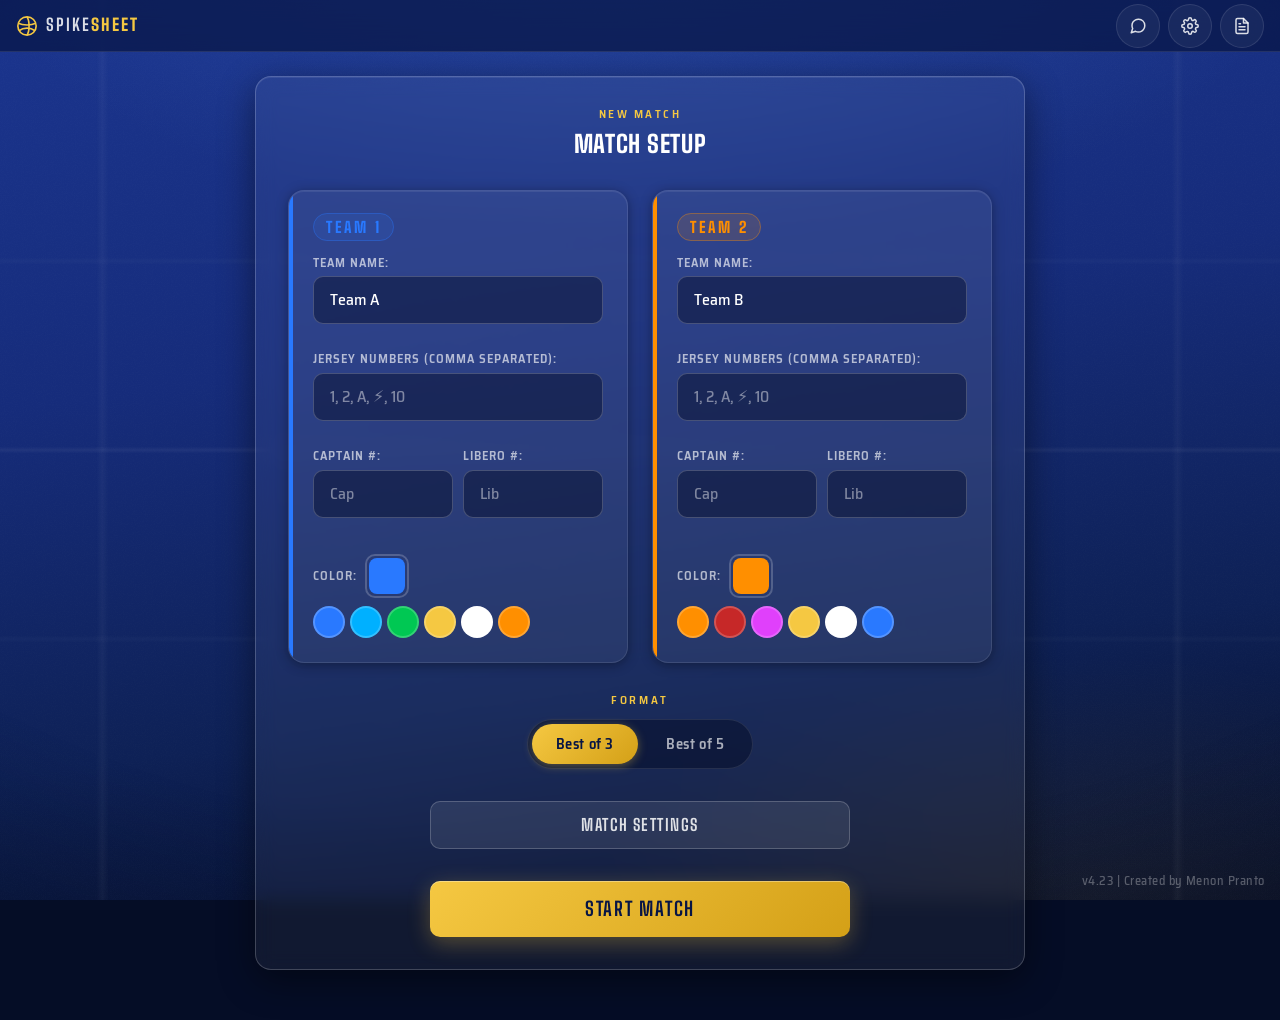
==== commit 2382bff1: "v4.23: rename the app to SpikeSheet (repo and Pages URL deliberately unchanged) The name "Volleyball" ====
--- a/index.html
+++ b/index.html
@@ -5,25 +5,27 @@
     <meta name="viewport" content="width=device-width, initial-scale=1.0, maximum-scale=1.0, user-scalable=no, viewport-fit=cover">
     <meta name="apple-mobile-web-app-capable" content="yes">
     <meta name="apple-mobile-web-app-status-bar-style" content="black-translucent">
+    <!-- Pins the home-screen name on iOS versions that predate manifest short_name support -->
+    <meta name="apple-mobile-web-app-title" content="SpikeSheet">
     <meta name="mobile-web-app-capable" content="yes">
     <meta name="theme-color" content="#071545">
-    <title>Volleyball Referee</title>
+    <title>SpikeSheet</title>
     <link rel="icon" type="image/png" href="icons/volleyball.png">
     <link rel="apple-touch-icon" href="icons/volleyball.png">
     <link rel="preload" href="fonts/display-800.woff2" as="font" type="font/woff2" crossorigin>
     <link rel="preload" href="fonts/body-400.woff2" as="font" type="font/woff2" crossorigin>
     <link rel="stylesheet" href="styles.css">
     <link rel="manifest" href="./manifest.webmanifest">
-    <meta name="description" content="Volleyball scoresheet for tracking matches, rotations, substitutions, and more.">
+    <meta name="description" content="Volleyball scoresheet tracker — scores, rotations, substitutions, libero and timeouts under FIVB rules. Works offline.">
     <!-- Open Graph / Twitter card — so a shared match result unfurls with a title, description, and icon instead of bare text -->
     <meta property="og:type" content="website">
     <meta property="og:url" content="https://watermenon09.github.io/VolleyballReferee/">
-    <meta property="og:title" content="Volleyball Referee">
-    <meta property="og:description" content="Volleyball scoresheet for tracking matches, rotations, substitutions, and more.">
+    <meta property="og:title" content="SpikeSheet">
+    <meta property="og:description" content="Volleyball scoresheet tracker — scores, rotations, substitutions, libero and timeouts under FIVB rules. Works offline.">
     <meta property="og:image" content="https://watermenon09.github.io/VolleyballReferee/icons/volleyball.png">
     <meta name="twitter:card" content="summary">
-    <meta name="twitter:title" content="Volleyball Referee">
-    <meta name="twitter:description" content="Volleyball scoresheet for tracking matches, rotations, substitutions, and more.">
+    <meta name="twitter:title" content="SpikeSheet">
+    <meta name="twitter:description" content="Volleyball scoresheet tracker — scores, rotations, substitutions, libero and timeouts under FIVB rules. Works offline.">
     <meta name="twitter:image" content="https://watermenon09.github.io/VolleyballReferee/icons/volleyball.png">
     <!-- Google tag (gtag.js) -->
     <script async src="https://www.googletagmanager.com/gtag/js?id=G-RBPL9H3D0Y"></script>
@@ -39,9 +41,11 @@
 </head>
 <body>
     <header class="app-bar">
-        <h1 class="app-brand">
+        <!-- aria-label because the wordmark span is display:none at <=360px and the mark is
+             aria-hidden, which would otherwise leave this heading with no accessible name -->
+        <h1 class="app-brand" aria-label="SpikeSheet">
             <svg class="app-brand-mark" width="22" height="22" viewBox="0 0 24 24" fill="none" stroke="currentColor" stroke-width="1.8" aria-hidden="true"><circle cx="12" cy="12" r="10"/><path d="M12 2c3 4.5 3 15.5 0 20"/><path d="M2.5 9c5 2.5 14 2.5 19 0"/><path d="M3.5 17c4.5-3.5 12.5-3.5 17 0"/></svg>
-            <span>Volleyball<b>Referee</b></span>
+            <span>Spike<b>Sheet</b></span>
         </h1>
         <div class="app-bar-actions">
             <button id="feedbackBtn" class="top-btn" aria-label="Send feedback" title="Send feedback">
@@ -475,7 +479,7 @@
       </div>
     </div>
 
-    <footer class="credits">v4.22 | Created by Menon Pranto</footer>
+    <footer class="credits">v4.23 | Created by Menon Pranto</footer>
 
     <script src="app.js"></script>
     <script>
--- a/styles.css
+++ b/styles.css
@@ -7,7 +7,7 @@
 @font-face { font-family: 'Saira Semi Condensed'; font-style: normal; font-weight: 700; font-display: swap; src: url('fonts/body-700.woff2') format('woff2'); }
 
 /* ─────────────────────────────────────────────────────────────────────────
-   VOLLEYBALL REFEREE  ·  Design System
+   SPIKESHEET  ·  Design System
    Theme: Indoor Court / Mikasa — Stadium Night
    ───────────────────────────────────────────────────────────────────────── */
 
@@ -160,20 +160,37 @@
 .app-brand-mark { color: var(--gold); flex-shrink: 0; }
 .app-bar-actions { display: flex; gap: var(--sp-2); align-items: center; flex-shrink: 0; }
 
-/* v4.22 — the app bar gained a fourth button (#changelogBtn) and "VolleyballReferee" is a single
-   unbreakable word, so the brand's implicit `min-width: auto` floored it at 186px. Nothing could
+/* v4.22 — the app bar gained a fourth button (#changelogBtn) and the brand (then
+   "VolleyballReferee") is a single unbreakable word, so its implicit `min-width: auto` floored it
+   at 186px. v4.23's "SpikeSheet" is much shorter, but the constraint is unchanged — the brand is
+   still one unbreakable word, so keep these rules if it is ever renamed longer again. Nothing could
    give, and the actions block overflowed the bar's right edge on phones, shearing #historyBtn to a
    ~17px sliver at 375px. Because .app-bar is `position: fixed` this does NOT register as document
    horizontal scroll — a page-level overflow check passes it silently, so measure
    `.app-bar-actions` right edge against clientWidth instead.
    Two guards: the brand may now shrink rather than force overflow at ANY width (so adding a fifth
-   button degrades instead of breaking), and below 460px the wordmark is dropped entirely — the
-   volleyball mark still identifies the app, and a truncated wordmark reads as broken rather than
-   deliberate. .app-bar-actions never shrinks, so touch targets stay at 44px. */
+   button degrades instead of breaking), and below the breakpoint the wordmark is dropped entirely
+   — the volleyball mark still identifies the app, and a truncated wordmark reads as broken rather
+   than deliberate. .app-bar-actions never shrinks, so touch targets stay at 44px.
+
+   v4.23 — the 460px threshold was sized for the 18-character "VolleyballReferee". "SpikeSheet" is
+   10, so that breakpoint hid the wordmark on every phone, which defeats the point of a rename.
+   Measured with all four buttons visible (the worst case, once match history exists): at 375px the
+   wordmark renders complete — scrollWidth == clientWidth, no ellipsis — with 6px of clearance to
+   .app-bar-actions and no overflow. At 320px the gap closes to 0 and the brand starts compressing,
+   so the threshold sits at 360px: every common phone keeps the name, sub-360 falls back to the
+   mark. Re-measure this if the brand is renamed longer or a fifth button is added.
+
+   Known and accepted: 375px combined with >=110% browser text scaling ellipsizes the wordmark.
+   Text scaling grows fonts without changing viewport width, so no media query can catch it.
+   Measured to 200% — the bar never overflows (actions right edge stays 16px inside clientWidth at
+   every scale) and touch targets hold at 44px, so this degrades to a truncated wordmark, not a
+   broken layout. Raising the breakpoint to ~380px would fix it only by hiding the brand on
+   iPhone SE and mini at DEFAULT settings, which is the worse trade. */
 .app-brand { min-width: 0; }
 .app-brand span { overflow: hidden; text-overflow: ellipsis; white-space: nowrap; }
 
-@media (max-width: 460px) {
+@media (max-width: 360px) {
     .app-brand span { display: none; }
 }
 
@@ -2755,8 +2772,15 @@
 
 /* ── App bar action buttons ───────────────────────────────────────────────── */
 
+/* The font here is load-bearing, not cosmetic. #historyBtn is the only width-variable element in
+   .app-bar-actions, which is flex-shrink: 0 — so its label's width decides how much slack the
+   brand wordmark has. With no font declared it rendered in the UA default button font (the `*`
+   reset sets no font and there is no `button {}` rule), which differs per browser and platform, so
+   the 375px clearance measured in one engine would not hold in another. Pinning it makes that
+   measurement portable — and matches the app's typeface, which "History" previously did not. */
 .top-btn {
     min-width: 44px; min-height: 44px;
+    font: 600 0.78rem/1 var(--font-body);
     display: inline-flex; align-items: center; justify-content: center;
     background: var(--surface-1); border: 1px solid var(--stroke-1);
     border-radius: var(--r-pill); color: var(--ink-85); cursor: pointer;
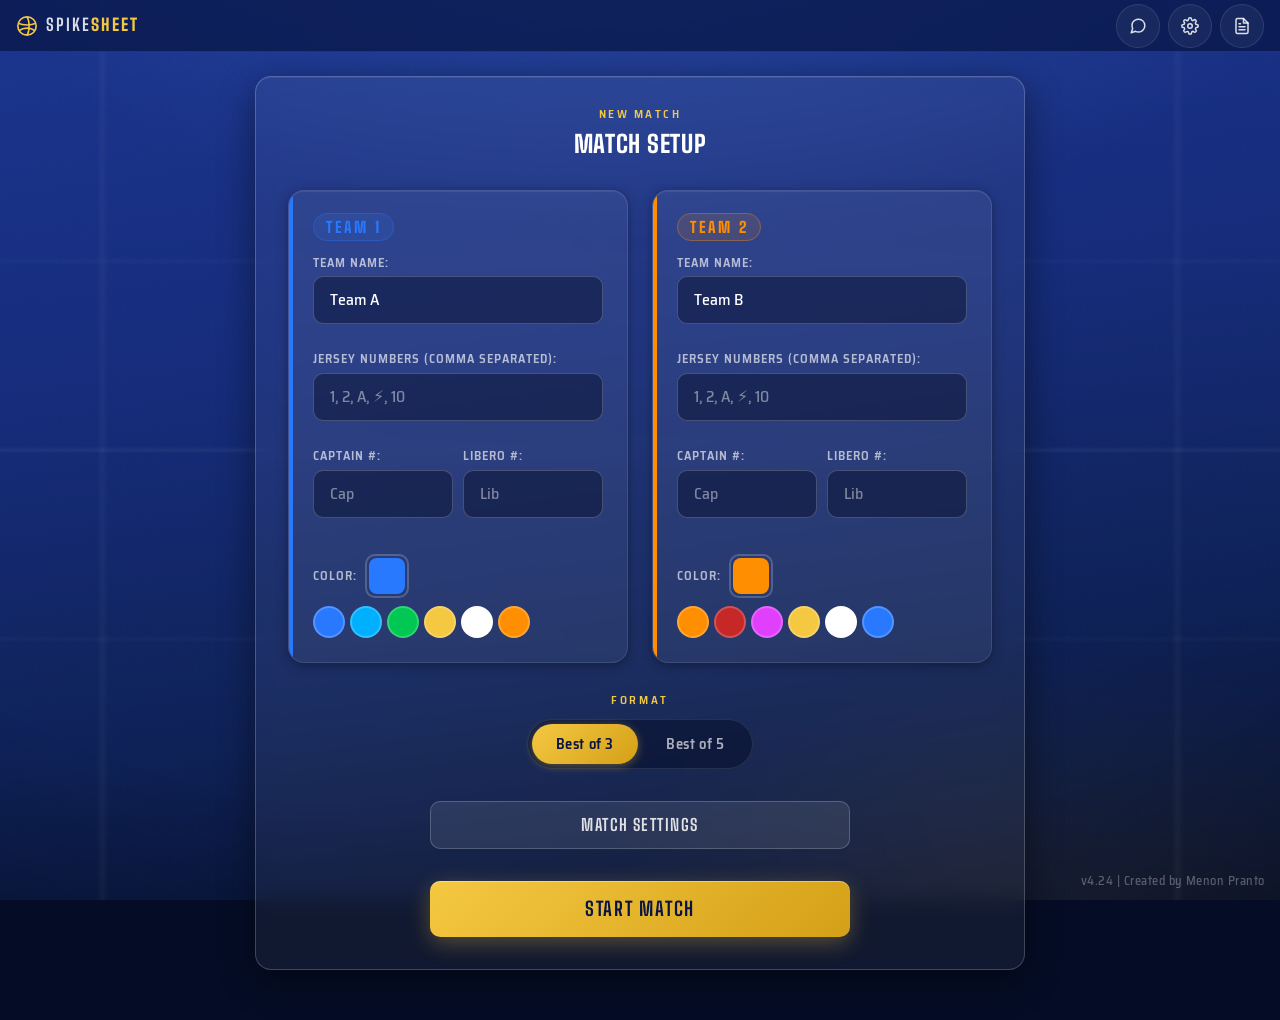
==== commit 97be3fd6: "v4.24: focus trap, Escape-to-close and dialog semantics across all ten modals No modal trapped focus" ====
--- a/index.html
+++ b/index.html
@@ -305,8 +305,8 @@
     </div>
 
     <div id="subModal" class="modal hidden">
-        <div class="modal-content sub-modal-content">
-            <h2>Substitute Player</h2>
+        <div class="modal-content sub-modal-content" tabindex="-1" role="dialog" aria-modal="true" aria-labelledby="subModalTitle">
+            <h2 id="subModalTitle">Substitute Player</h2>
             <p id="subCurrentPlayer"></p>
             <p id="subRuleNote" class="sub-rule-note hidden" role="status"></p>
             <div class="sub-options" id="subOptions"></div>
@@ -315,7 +315,7 @@
     </div>
 
     <div id="timeoutModal" class="modal hidden">
-        <div class="modal-content">
+        <div class="modal-content" tabindex="-1" role="dialog" aria-modal="true" aria-labelledby="timeoutTeamName">
             <h2 id="timeoutTeamName">Team Timeout</h2>
             <div class="timer-display">
                 <svg class="timer-ring" viewBox="0 0 100 100">
@@ -329,7 +329,7 @@
     </div>
 
     <div id="setBreakModal" class="modal hidden">
-        <div class="modal-content">
+        <div class="modal-content" tabindex="-1" role="dialog" aria-modal="true" aria-labelledby="setBreakTitle">
             <h2 id="setBreakTitle">Set Break</h2>
             <div class="timer-display">
                 <svg class="timer-ring" viewBox="0 0 100 100">
@@ -343,9 +343,9 @@
     </div>
 
     <div id="deciderSwitchModal" class="modal hidden">
-        <div class="modal-content decider-switch-content">
+        <div class="modal-content decider-switch-content" tabindex="-1" role="dialog" aria-modal="true" aria-labelledby="deciderSwitchModalTitle">
             <div class="decider-switch-icon"><svg width="24" height="24" viewBox="0 0 24 24" fill="none" stroke="currentColor" stroke-width="2" stroke-linecap="round" stroke-linejoin="round" aria-hidden="true"><path d="M8 3 4 7l4 4"/><path d="M4 7h16"/><path d="m16 21 4-4-4-4"/><path d="M20 17H4"/></svg></div>
-            <h2>Switch Sides</h2>
+            <h2 id="deciderSwitchModalTitle">Switch Sides</h2>
             <p class="decider-switch-subtitle">A team has reached 8 points in the deciding set.</p>
             <p class="decider-switch-rule">FIVB Rule: teams change courts at 8 points in the final set.</p>
             <div class="decider-switch-score" id="deciderSwitchScore"></div>
@@ -354,9 +354,9 @@
     </div>
 
     <div id="returnToSetupModal" class="modal hidden">
-        <div class="modal-content">
+        <div class="modal-content" tabindex="-1" role="dialog" aria-modal="true" aria-labelledby="returnToSetupModalTitle">
             <div class="confirm-icon"><svg width="24" height="24" viewBox="0 0 24 24" fill="none" stroke="currentColor" stroke-width="2" stroke-linecap="round" stroke-linejoin="round" aria-hidden="true"><path d="M3 7v6h6"/><path d="M21 17a9 9 0 0 0-15-6.7L3 13"/></svg></div>
-            <h2>Return to Setup?</h2>
+            <h2 id="returnToSetupModalTitle">Return to Setup?</h2>
             <p class="confirm-subtitle">The current match will be cancelled.</p>
             <div class="confirm-score-summary" id="returnToSetupScoreSummary"></div>
             <div class="confirm-buttons">
@@ -367,9 +367,9 @@
     </div>
 
     <div id="serveSwitchModal" class="modal hidden">
-        <div class="modal-content">
+        <div class="modal-content" tabindex="-1" role="dialog" aria-modal="true" aria-labelledby="serveSwitchModalTitle">
             <div class="confirm-icon"><svg width="24" height="24" viewBox="0 0 24 24" fill="none" stroke="currentColor" stroke-width="2" stroke-linecap="round" stroke-linejoin="round" aria-hidden="true"><circle cx="12" cy="12" r="10"/><path d="M12 2c3 4.5 3 15.5 0 20"/><path d="M2.5 9c5 2.5 14 2.5 19 0"/><path d="M3.5 17c4.5-3.5 12.5-3.5 17 0"/></svg></div>
-            <h2>Switch serving team?</h2>
+            <h2 id="serveSwitchModalTitle">Switch serving team?</h2>
             <p class="confirm-subtitle">Serve already follows the score automatically. Switch the serving team anyway?</p>
             <div class="confirm-buttons">
                 <button class="btn btn-secondary" id="cancelServeSwitch">Cancel</button>
@@ -379,24 +379,27 @@
     </div>
 
     <div id="historyModal" class="modal hidden">
-        <div class="modal-content history-modal-content">
-            <h2>Match History</h2>
-            <div id="historyList" class="history-list"></div>
+        <div class="modal-content history-modal-content" tabindex="-1" role="dialog" aria-modal="true" aria-labelledby="historyModalTitle">
+            <h2 id="historyModalTitle">Match History</h2>
+            <!-- tabindex="0" makes this scroller keyboard-reachable; role+label stop it being an
+                 unnamed tab stop that a screen reader announces as a bare "group". -->
+            <div id="historyList" class="history-list" tabindex="0" role="region" aria-labelledby="historyModalTitle"></div>
             <button class="btn btn-secondary" id="closeHistory">Close</button>
         </div>
     </div>
 
     <div id="changelogModal" class="modal hidden">
-        <div class="modal-content changelog-modal-content">
-            <h2>What's New</h2>
-            <div id="changelogList" class="changelog-list"></div>
+        <div class="modal-content changelog-modal-content" tabindex="-1" role="dialog" aria-modal="true" aria-labelledby="changelogModalTitle">
+            <h2 id="changelogModalTitle">What's New</h2>
+            <!-- See #historyList above: tabindex makes it reachable, role+label make it named. -->
+            <div id="changelogList" class="changelog-list" tabindex="0" role="region" aria-labelledby="changelogModalTitle"></div>
             <button class="btn btn-secondary" id="closeChangelog">Close</button>
         </div>
     </div>
 
     <div id="settingsModal" class="modal hidden">
-        <div class="modal-content settings-modal-content">
-            <h2>Settings</h2>
+        <div class="modal-content settings-modal-content" tabindex="-1" role="dialog" aria-modal="true" aria-labelledby="settingsModalTitle">
+            <h2 id="settingsModalTitle">Settings</h2>
 
             <div class="settings-scroll">
                 <h3 class="settings-section">Match Rules</h3>
@@ -447,13 +450,17 @@
     </div>
 
     <div id="feedbackModal" class="modal hidden">
-      <div class="modal-content feedback-modal-content">
-        <h2>Send Feedback</h2>
+      <div class="modal-content feedback-modal-content" tabindex="-1" role="dialog" aria-modal="true" aria-labelledby="feedbackModalTitle">
+        <h2 id="feedbackModalTitle">Send Feedback</h2>
         <form id="feedbackForm" novalidate>
           <div class="feedback-scroll">
             <div class="feedback-field">
               <span class="feedback-label">Category</span>
               <div class="radio-group segmented">
+                <!-- Keep `checked`: getModalFocusables() collapses this radio group to one tab stop
+                     via `group.find(o => o.checked) || group[0]`. With nothing checked, Shift+Tab
+                     into the group focuses the LAST radio while the stop list holds the FIRST, so
+                     indexOf() returns -1 and the next Tab yanks focus back to the top of the modal. -->
                 <label><input type="radio" name="feedbackCategory" value="bug" checked> Bug</label>
                 <label><input type="radio" name="feedbackCategory" value="suggestion"> Suggestion</label>
                 <label><input type="radio" name="feedbackCategory" value="other"> Other</label>
@@ -479,7 +486,7 @@
       </div>
     </div>
 
-    <footer class="credits">v4.23 | Created by Menon Pranto</footer>
+    <footer class="credits">v4.24 | Created by Menon Pranto</footer>
 
     <script src="app.js"></script>
     <script>
--- a/styles.css
+++ b/styles.css
@@ -2794,24 +2794,33 @@
 .history-modal-content {
     text-align: left;
     max-width: 520px;
+    display: flex;
+    flex-direction: column;
+    overflow: hidden;
 }
 
 .history-modal-content h2 {
     text-align: left;
 }
 
+/* Inner scroll region — same idiom as .settings-scroll (see its comment below): drops the old
+   max-height:60vh, which could sum past the outer box's min(86vh,86dvh) cap in short landscape
+   and strand the Close button below an unreachable scroll. The ink-overflow cushion (padding +
+   negative margin) gives focus rings on entries room before this box's own overflow:hidden clip. */
 .history-list {
-    max-height: 60vh;
+    flex: 1 1 auto;
+    min-height: 0;
     overflow-y: auto;
-    margin-bottom: 24px;
+    padding: 0 var(--sp-2);
+    margin: 0 calc(-1 * var(--sp-2)) 24px;
     scrollbar-width: thin;
-    scrollbar-color: rgba(245, 200, 66, 0.3) transparent;
+    scrollbar-color: rgba(var(--gold-rgb), 0.3) transparent;
 }
 
 .history-list::-webkit-scrollbar { width: 4px; }
 .history-list::-webkit-scrollbar-track { background: transparent; }
 .history-list::-webkit-scrollbar-thumb {
-    background: rgba(245, 200, 66, 0.3);
+    background: rgba(var(--gold-rgb), 0.3);
     border-radius: 2px;
 }
 
@@ -2893,16 +2902,22 @@
 .changelog-modal-content {
     text-align: left;
     max-width: 520px;
+    display: flex;
+    flex-direction: column;
+    overflow: hidden;
 }
 
 .changelog-modal-content h2 {
     text-align: left;
 }
 
+/* Inner scroll region — see the comment on .history-list; same fix, same idiom. */
 .changelog-list {
-    max-height: 60vh;
+    flex: 1 1 auto;
+    min-height: 0;
     overflow-y: auto;
-    margin-bottom: var(--sp-5);
+    padding: 0 var(--sp-2);
+    margin: 0 calc(-1 * var(--sp-2)) var(--sp-5);
     scrollbar-width: thin;
     scrollbar-color: rgba(var(--gold-rgb), 0.3) transparent;
 }
@@ -3274,6 +3289,24 @@
     color: var(--error-text);
 }
 
+/* ── Modal focus accessibility (Batch E / Task 4) ───────────────────────────
+   .modal-content is focused programmatically on open (app.js onModalOpen()) so a screen reader
+   announces the dialog's aria-labelledby title instead of landing on a "Close"/"Cancel" button.
+   A keyboard user never Tabs TO the container itself, so give it no visible ring — one would only
+   ever flash at open with no interaction behind it, reading as an unexplained error state.
+   #changelogList / #historyList are real Tab stops (tabindex="0", added so keyboard users can
+   scroll them) and DO want the on-theme ring used elsewhere in the focus-visible block above. */
+.modal-content:focus,
+.modal-content:focus-visible {
+    outline: none;
+}
+
+.changelog-list:focus-visible,
+.history-list:focus-visible {
+    outline: 2px solid var(--gold);
+    outline-offset: 2px;
+}
+
 /* ── Reduced motion — MUST be last rule block (cascade wins over everything) ── */
 @media (prefers-reduced-motion: reduce) {
     *, *::before, *::after {
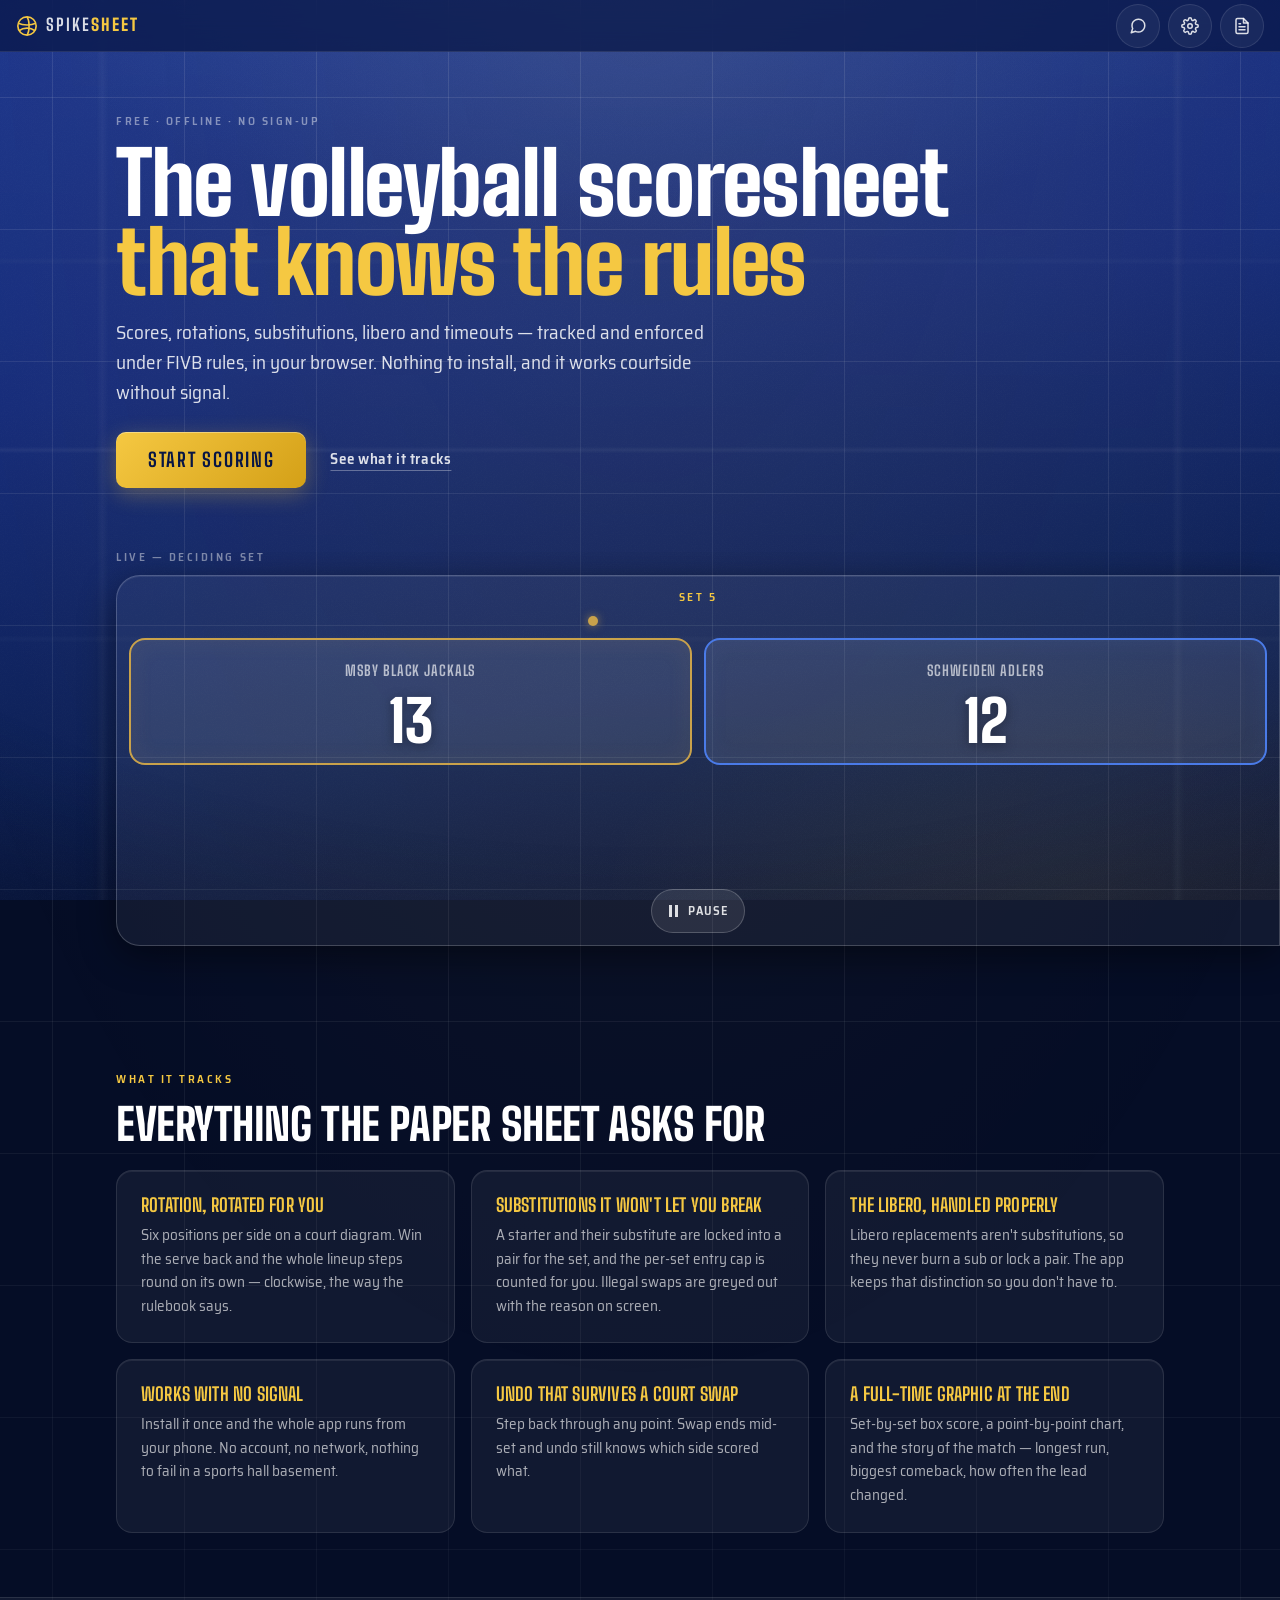
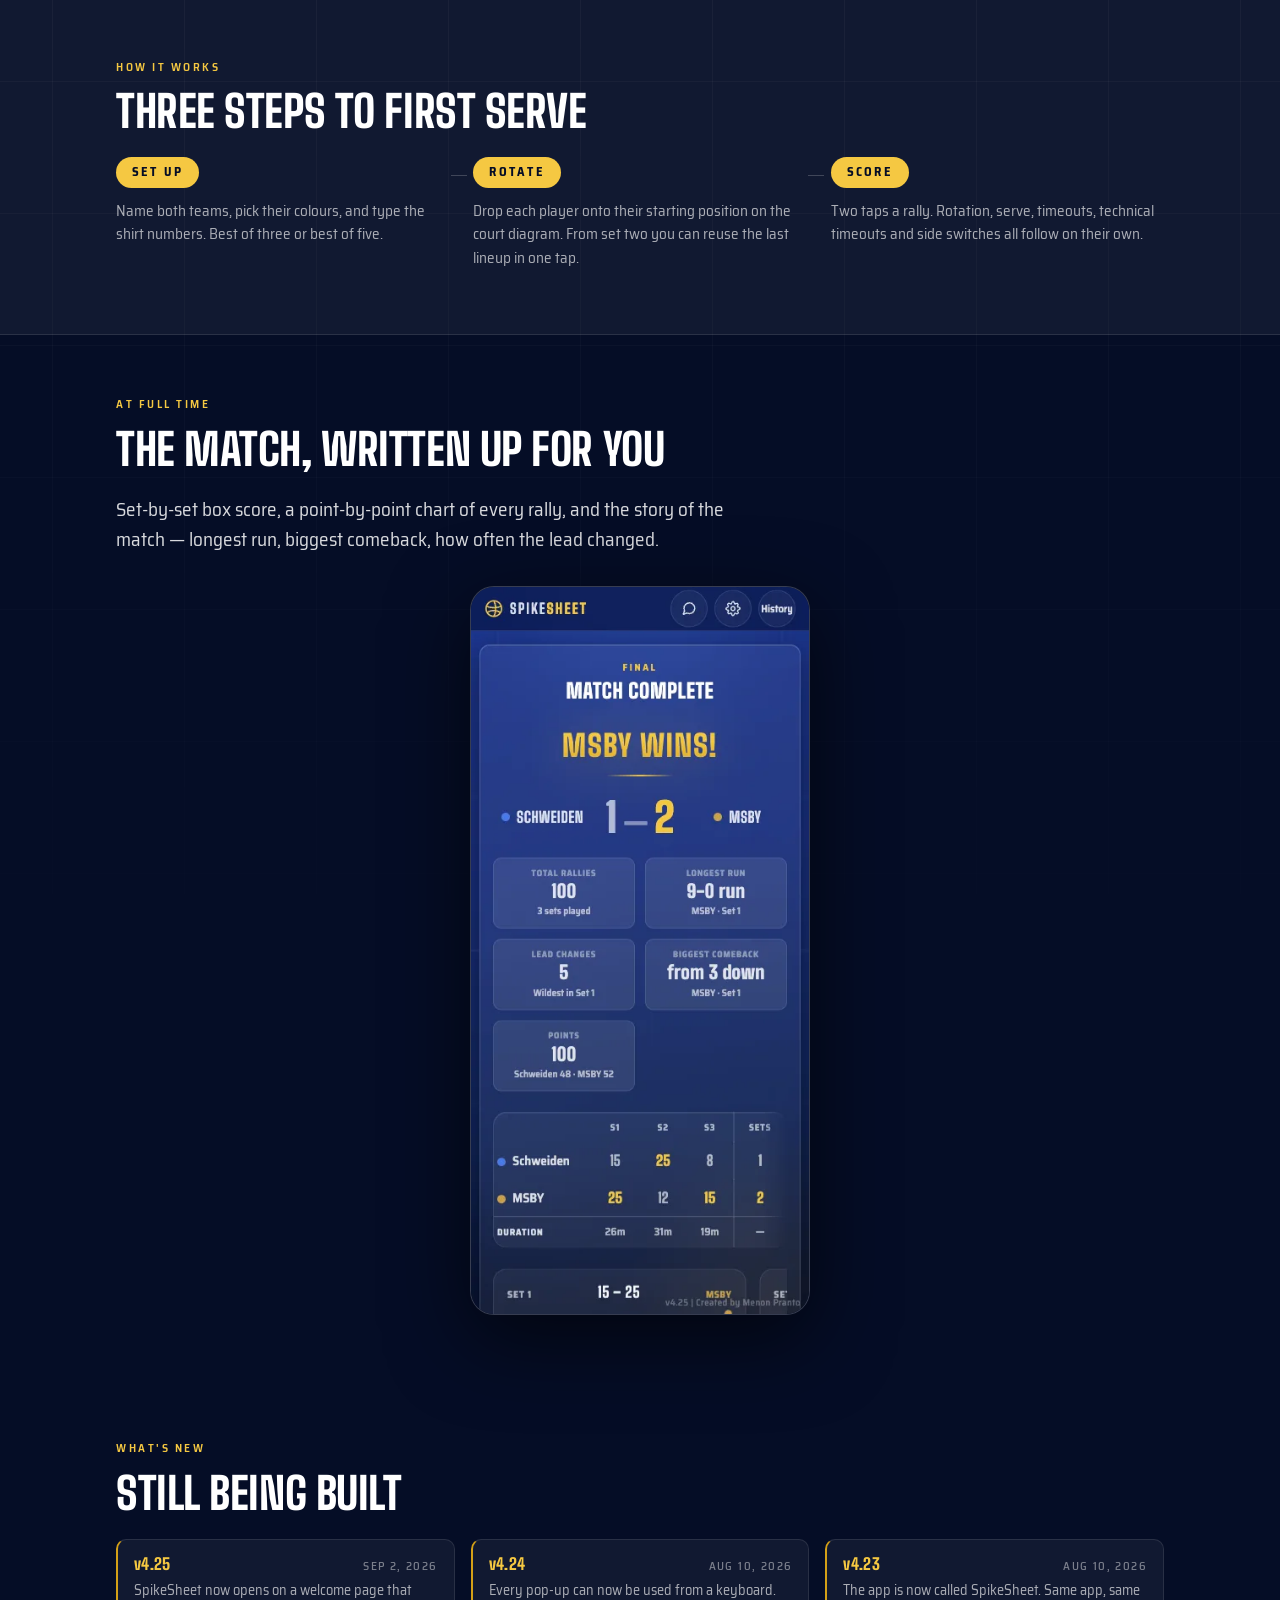
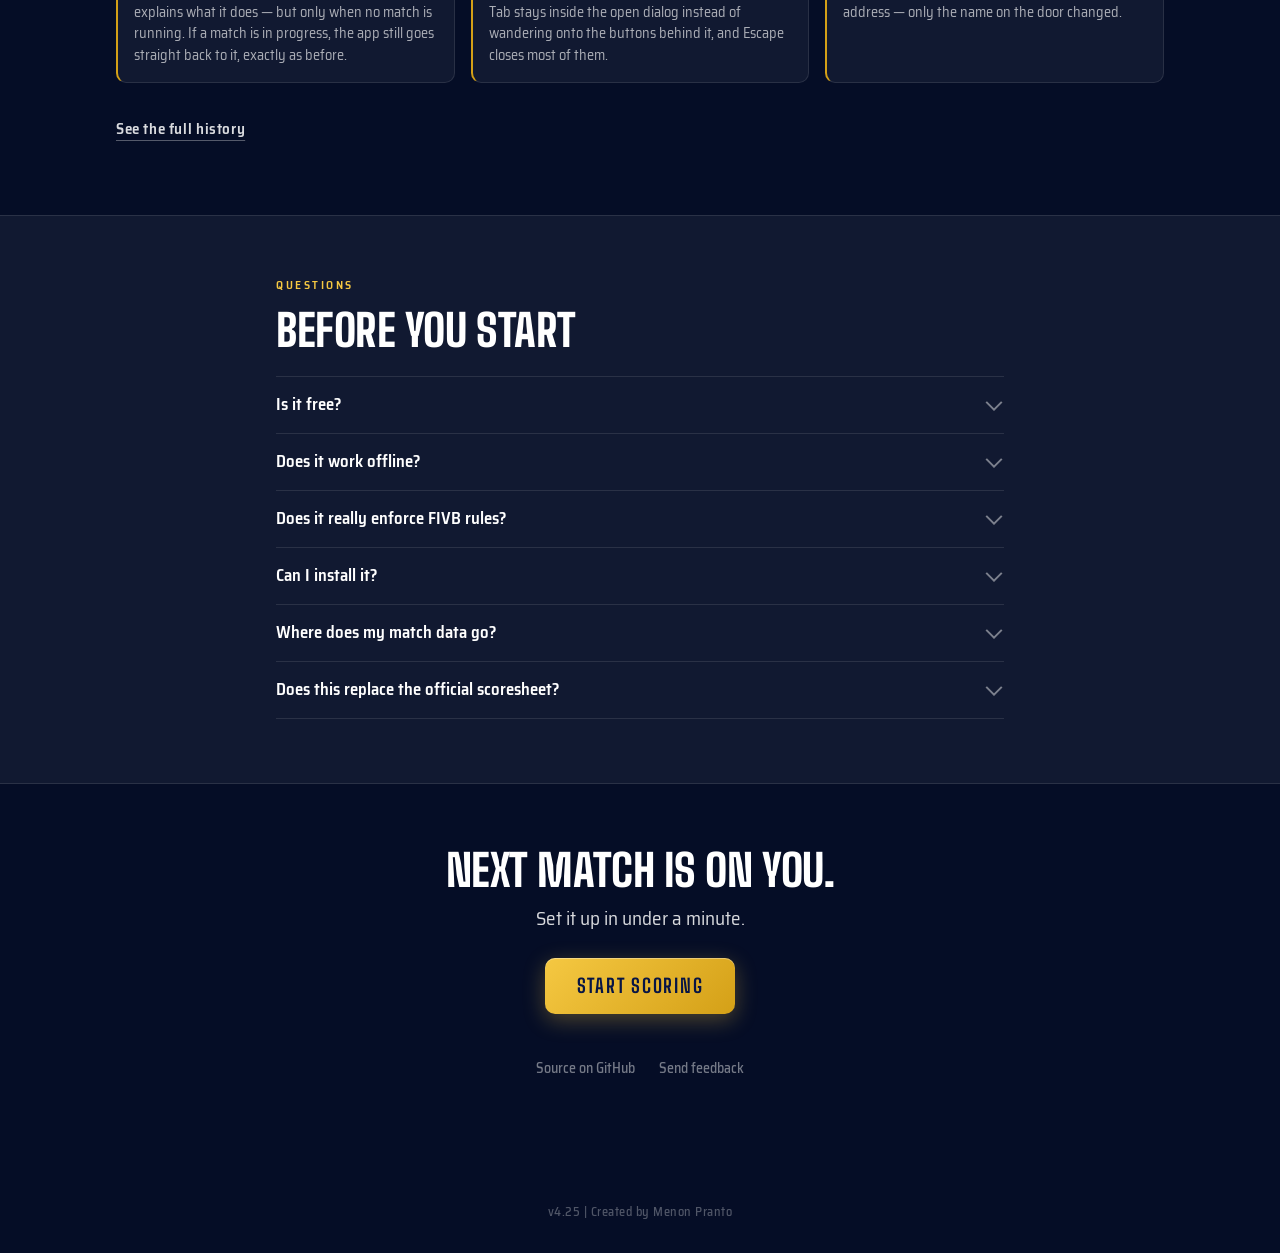
==== commit abce3a27: "v4.25: dynamic homepage at the canonical URL, showScreen() router, SEO payload The app opened on a b" ====
--- a/index.html
+++ b/index.html
@@ -2,31 +2,137 @@
 <html lang="en">
 <head>
     <meta charset="UTF-8">
-    <meta name="viewport" content="width=device-width, initial-scale=1.0, maximum-scale=1.0, user-scalable=no, viewport-fit=cover">
+    <!-- maximum-scale/user-scalable deliberately absent: blocking pinch zoom is an
+         accessibility failure, and the homepage carries real prose to read. Double-tap
+         zoom during scoring is governed by touch-action on the buttons, not by this. -->
+    <meta name="viewport" content="width=device-width, initial-scale=1.0, viewport-fit=cover">
     <meta name="apple-mobile-web-app-capable" content="yes">
     <meta name="apple-mobile-web-app-status-bar-style" content="black-translucent">
     <!-- Pins the home-screen name on iOS versions that predate manifest short_name support -->
     <meta name="apple-mobile-web-app-title" content="SpikeSheet">
     <meta name="mobile-web-app-capable" content="yes">
     <meta name="theme-color" content="#071545">
-    <title>SpikeSheet</title>
+    <title>SpikeSheet — Free Volleyball Scoreboard &amp; Scoresheet App</title>
     <link rel="icon" type="image/png" href="icons/volleyball.png">
     <link rel="apple-touch-icon" href="icons/volleyball.png">
     <link rel="preload" href="fonts/display-800.woff2" as="font" type="font/woff2" crossorigin>
     <link rel="preload" href="fonts/body-400.woff2" as="font" type="font/woff2" crossorigin>
+    <script>
+      // ── Entry gate ──────────────────────────────────────────────────────────────
+      // #home is the default-visible screen in the markup, so a crawler or a no-JS load
+      // gets real prose instead of a dead form. But a user with a match in progress must
+      // never see it flash first. This runs synchronously BEFORE the stylesheet: if a
+      // saved match exists, stamp the root element and CSS hides #home before it paints.
+      //
+      // Presence is not the same as restorable. A stale key suppresses #home for one
+      // frame and then init() shows it anyway — a synchronous script cannot do better
+      // without parsing the JSON, and init() is the authority: it routes on
+      // restoreSavedMatch()'s return value and then drops this attribute.
+      try {
+        if (localStorage.getItem('vb-match-state')) {
+          document.documentElement.setAttribute('data-entry', 'app');
+        }
+      } catch (e) {}
+    </script>
+    <style>
+      /* The gate's own rule lives HERE, beside the script that sets the attribute, and NOT in
+         styles.css. index.html is served network-first but styles.css cache-first, so a
+         returning client can run this newer HTML against an older cached stylesheet that has no
+         data-entry rule at all — which would paint the homepage on top of a restored match.
+         Co-locating them means the gate can never be out of sync with its own attribute. */
+      html[data-entry="app"] #home { display: none !important; }
+    </style>
     <link rel="stylesheet" href="styles.css">
     <link rel="manifest" href="./manifest.webmanifest">
-    <meta name="description" content="Volleyball scoresheet tracker — scores, rotations, substitutions, libero and timeouts under FIVB rules. Works offline.">
-    <!-- Open Graph / Twitter card — so a shared match result unfurls with a title, description, and icon instead of bare text -->
+    <meta name="description" content="Free volleyball scoreboard and scoresheet app. Track scores, rotations, substitutions, libero and timeouts under FIVB rules — in your browser, offline, with no sign-up.">
+    <!-- The canonical URL. Every og:/twitter: URL below keeps the full /VolleyballReferee/ path
+         ON PURPOSE: the app was renamed to SpikeSheet in v4.23 but the repo and Pages URL
+         deliberately did not move. "Finishing the rename" here produces a dead link and a
+         broken unfurl image. See the v4.23 CHANGELOG entry. -->
+    <link rel="canonical" href="https://watermenon09.github.io/VolleyballReferee/">
+    <!-- Open Graph / Twitter — a shared link unfurls as a real card, not bare text -->
     <meta property="og:type" content="website">
+    <meta property="og:site_name" content="SpikeSheet">
     <meta property="og:url" content="https://watermenon09.github.io/VolleyballReferee/">
-    <meta property="og:title" content="SpikeSheet">
-    <meta property="og:description" content="Volleyball scoresheet tracker — scores, rotations, substitutions, libero and timeouts under FIVB rules. Works offline.">
-    <meta property="og:image" content="https://watermenon09.github.io/VolleyballReferee/icons/volleyball.png">
-    <meta name="twitter:card" content="summary">
-    <meta name="twitter:title" content="SpikeSheet">
-    <meta name="twitter:description" content="Volleyball scoresheet tracker — scores, rotations, substitutions, libero and timeouts under FIVB rules. Works offline.">
-    <meta name="twitter:image" content="https://watermenon09.github.io/VolleyballReferee/icons/volleyball.png">
+    <meta property="og:title" content="SpikeSheet — Free Volleyball Scoreboard &amp; Scoresheet App">
+    <meta property="og:description" content="Free volleyball scoreboard and scoresheet app. Track scores, rotations, substitutions, libero and timeouts under FIVB rules — in your browser, offline, with no sign-up.">
+    <meta property="og:image" content="https://watermenon09.github.io/VolleyballReferee/icons/social-card.png">
+    <meta property="og:image:width" content="1200">
+    <meta property="og:image:height" content="630">
+    <meta property="og:image:alt" content="SpikeSheet — the volleyball scoresheet that knows the rules. A deciding-set scoreboard showing 16-14.">
+    <meta name="twitter:card" content="summary_large_image">
+    <meta name="twitter:title" content="SpikeSheet — Free Volleyball Scoreboard &amp; Scoresheet App">
+    <meta name="twitter:description" content="Free volleyball scoreboard and scoresheet app. Track scores, rotations, substitutions, libero and timeouts under FIVB rules — in your browser, offline, with no sign-up.">
+    <meta name="twitter:image" content="https://watermenon09.github.io/VolleyballReferee/icons/social-card.png">
+    <meta name="twitter:image:alt" content="SpikeSheet — the volleyball scoresheet that knows the rules. A deciding-set scoreboard showing 16-14.">
+    <!-- Structured data. Static on purpose: crawlers and AI answer engines may not run JS.
+         NO aggregateRating — this project does not have real ratings and will not invent them.
+         The FAQPage answers MUST stay byte-identical to the <details> copy in #home; Google
+         drops FAQ rich results whose answers do not appear on the page. If you edit one, edit
+         both. -->
+    <script type="application/ld+json">
+    {
+      "@context": "https://schema.org",
+      "@graph": [
+        {
+          "@type": "WebApplication",
+          "name": "SpikeSheet",
+          "url": "https://watermenon09.github.io/VolleyballReferee/",
+          "applicationCategory": "SportsApplication",
+          "operatingSystem": "Any (web browser)",
+          "browserRequirements": "Requires JavaScript.",
+          "description": "Free volleyball scoreboard and scoresheet app. Track scores, rotations, substitutions, libero and timeouts under FIVB rules — in your browser, offline, with no sign-up.",
+          "screenshot": "https://watermenon09.github.io/VolleyballReferee/icons/social-card.png",
+          "isAccessibleForFree": true,
+          "offers": { "@type": "Offer", "price": "0", "priceCurrency": "USD" },
+          "featureList": [
+            "Rotation tracking with automatic clockwise rotation on side-out",
+            "FIVB substitution enforcement: starter/substitute pair lock and per-set entry cap",
+            "Libero replacements tracked separately from substitutions",
+            "Works fully offline as an installable web app",
+            "Undo any point, including across a court swap",
+            "Full-time graphic with box score, point-by-point chart and match stats"
+          ],
+          "author": { "@type": "Person", "name": "Menon Pranto" }
+        },
+        {
+          "@type": "FAQPage",
+          "mainEntity": [
+            {
+              "@type": "Question",
+              "name": "Is it free?",
+              "acceptedAnswer": { "@type": "Answer", "text": "Yes. No account, no payment, no ads, no trial that expires. It is a personal project, not a product with a price list." }
+            },
+            {
+              "@type": "Question",
+              "name": "Does it work offline?",
+              "acceptedAnswer": { "@type": "Answer", "text": "Yes. Add it to your home screen and the app stores itself on the device \u2014 the code, the fonts, all of it. After that it opens and scores a full match with the network off." }
+            },
+            {
+              "@type": "Question",
+              "name": "Does it really enforce FIVB rules?",
+              "acceptedAnswer": { "@type": "Answer", "text": "It enforces the ones that bite during a match: clockwise rotation on side-out, the starter-and-substitute pair lock, the per-set substitution cap, libero replacements kept separate from substitutions, timeouts and technical timeouts, and the side switch at eight points in a deciding set. It does not model the whole rulebook, and it will not referee the game for you." }
+            },
+            {
+              "@type": "Question",
+              "name": "Can I install it?",
+              "acceptedAnswer": { "@type": "Answer", "text": "Yes \u2014 it is a web app you can install. In Chrome or Edge use the install icon in the address bar; on iPhone or iPad open the share menu and choose \u201cAdd to Home Screen\u201d. It then launches like any other app." }
+            },
+            {
+              "@type": "Question",
+              "name": "Where does my match data go?",
+              "acceptedAnswer": { "@type": "Answer", "text": "Nowhere. Matches, history, team colours and settings are stored in your own browser on your own device. There is no server to send them to, which also means clearing your browser data clears them." }
+            },
+            {
+              "@type": "Question",
+              "name": "Does this replace the official scoresheet?",
+              "acceptedAnswer": { "@type": "Answer", "text": "No. Treat it as a tracker and a second pair of eyes, not certified paperwork. For a sanctioned match the official sheet is still the official sheet." }
+            }
+          ]
+        }
+      ]
+    }
+    </script>
     <!-- Google tag (gtag.js) -->
     <script async src="https://www.googletagmanager.com/gtag/js?id=G-RBPL9H3D0Y"></script>
     <script>
@@ -41,12 +147,15 @@
 </head>
 <body>
     <header class="app-bar">
-        <!-- aria-label because the wordmark span is display:none at <=360px and the mark is
-             aria-hidden, which would otherwise leave this heading with no accessible name -->
-        <h1 class="app-brand" aria-label="SpikeSheet">
+        <!-- Deliberately not a top-level heading: the hero heading in #home is the page's
+             only h1, and two h1s would split the document outline.
+             role="img" + aria-label keeps this named for screen readers, which matters
+             because the wordmark span is display:none at <=360px and the mark is
+             aria-hidden — without it the brand would have no accessible name at all. -->
+        <div class="app-brand" role="img" aria-label="SpikeSheet">
             <svg class="app-brand-mark" width="22" height="22" viewBox="0 0 24 24" fill="none" stroke="currentColor" stroke-width="1.8" aria-hidden="true"><circle cx="12" cy="12" r="10"/><path d="M12 2c3 4.5 3 15.5 0 20"/><path d="M2.5 9c5 2.5 14 2.5 19 0"/><path d="M3.5 17c4.5-3.5 12.5-3.5 17 0"/></svg>
             <span>Spike<b>Sheet</b></span>
-        </h1>
+        </div>
         <div class="app-bar-actions">
             <button id="feedbackBtn" class="top-btn" aria-label="Send feedback" title="Send feedback">
                 <svg width="18" height="18" viewBox="0 0 24 24" fill="none" stroke="currentColor" stroke-width="2" stroke-linecap="round" stroke-linejoin="round" aria-hidden="true"><path d="M21 11.5a8.38 8.38 0 0 1-.9 3.8 8.5 8.5 0 0 1-7.6 4.7 8.38 8.38 0 0 1-3.8-.9L3 21l1.9-5.7a8.38 8.38 0 0 1-.9-3.8 8.5 8.5 0 0 1 4.7-7.6 8.38 8.38 0 0 1 3.8-.9h.5a8.48 8.48 0 0 1 8 8v.5z"/></svg>
@@ -60,9 +169,215 @@
             <button id="historyBtn" class="top-btn" style="display:none">History</button>
         </div>
     </header>
+    <!-- ══════════════════════════════════════════════════════════════════════════
+         #home — the homepage. A body child, NOT inside .container: .container caps
+         at 800px, which is right for a scoresheet and wrong for a homepage. Kept
+         first so a no-JS/crawler load renders real prose instead of a dead form.
+         showScreen() stamps body[data-screen], and CSS collapses .container on home.
+         ══════════════════════════════════════════════════════════════════════════ -->
+    <main id="home" class="home">
+      <div class="home-court" aria-hidden="true"></div>
+
+      <!-- ── Hero: the title card, then the product doing its job ── -->
+      <section class="home-hero">
+        <div class="home-wrap">
+          <p class="eyebrow home-eyebrow home-eyebrow-hero">Free · Offline · No sign-up</p>
+          <h1 class="home-h1">The volleyball scoresheet<br><em>that knows the rules</em></h1>
+          <p class="home-sub">Scores, rotations, substitutions, libero and timeouts — tracked and
+            enforced under FIVB rules, in your browser. Nothing to install, and it works courtside
+            without signal.</p>
+          <div class="home-cta-row">
+            <button id="homeStartBtn" class="btn btn-primary btn-xl">Start scoring</button>
+            <a class="home-ghost-link" href="#homeFeatures">See what it tracks</a>
+          </div>
+        </div>
+        <!-- The demo bleeds past the right gutter on desktop: a live feed continuing
+             beyond the frame, not a boxed screenshot. Clipped by .home-demo-band. -->
+        <div class="home-demo-band">
+          <div class="home-demo-rail">
+            <p class="eyebrow home-eyebrow home-demo-cap">Live — deciding set</p>
+            <div id="homeDemoRoot"></div>
+          </div>
+        </div>
+      </section>
+
+      <!-- ── What it tracks ── -->
+      <section id="homeFeatures" class="home-section">
+        <div class="home-wrap">
+          <p class="eyebrow home-eyebrow">What it tracks</p>
+          <h2 class="home-h2">Everything the paper sheet asks for</h2>
+          <ul class="home-grid">
+            <li class="home-card reveal">
+              <h3>Rotation, rotated for you</h3>
+              <p>Six positions per side on a court diagram. Win the serve back and the whole
+                lineup steps round on its own — clockwise, the way the rulebook says.</p>
+            </li>
+            <li class="home-card reveal">
+              <h3>Substitutions it won't let you break</h3>
+              <p>A starter and their substitute are locked into a pair for the set, and the
+                per-set entry cap is counted for you. Illegal swaps are greyed out with the
+                reason on screen.</p>
+            </li>
+            <li class="home-card reveal">
+              <h3>The libero, handled properly</h3>
+              <p>Libero replacements aren't substitutions, so they never burn a sub or lock a
+                pair. The app keeps that distinction so you don't have to.</p>
+            </li>
+            <li class="home-card reveal">
+              <h3>Works with no signal</h3>
+              <p>Install it once and the whole app runs from your phone. No account, no network,
+                nothing to fail in a sports hall basement.</p>
+            </li>
+            <li class="home-card reveal">
+              <h3>Undo that survives a court swap</h3>
+              <p>Step back through any point. Swap ends mid-set and undo still knows which side
+                scored what.</p>
+            </li>
+            <li class="home-card reveal">
+              <h3>A full-time graphic at the end</h3>
+              <p>Set-by-set box score, a point-by-point chart, and the story of the match —
+                longest run, biggest comeback, how often the lead changed.</p>
+            </li>
+          </ul>
+        </div>
+      </section>
+
+      <!-- ── How it works: a real three-step sequence, in the app's own set-pill ── -->
+      <section class="home-section home-section-quiet">
+        <div class="home-wrap">
+          <p class="eyebrow home-eyebrow">How it works</p>
+          <h2 class="home-h2">Three steps to first serve</h2>
+          <ol class="home-steps">
+            <li class="home-step reveal">
+              <span class="home-step-pill">Set up</span>
+              <p>Name both teams, pick their colours, and type the shirt numbers. Best of three
+                or best of five.</p>
+            </li>
+            <li class="home-step reveal">
+              <span class="home-step-pill">Rotate</span>
+              <p>Drop each player onto their starting position on the court diagram. From set two
+                you can reuse the last lineup in one tap.</p>
+            </li>
+            <li class="home-step reveal">
+              <span class="home-step-pill">Score</span>
+              <p>Two taps a rally. Rotation, serve, timeouts, technical timeouts and side switches
+                all follow on their own.</p>
+            </li>
+          </ol>
+        </div>
+      </section>
+
+      <!-- ── Result-screen showcase ── -->
+      <section class="home-section">
+        <div class="home-wrap">
+          <p class="eyebrow home-eyebrow">At full time</p>
+          <h2 class="home-h2">The match, written up for you</h2>
+          <p class="home-sub">Set-by-set box score, a point-by-point chart of every rally, and the
+            story of the match — longest run, biggest comeback, how often the lead changed.</p>
+          <figure class="home-shot reveal">
+            <!-- width/height are mandatory, not decorative: without them this image lands with no
+                 reserved box and shifts everything below it, which is the CLS budget in §7.
+                 Generated from the real result screen; regenerate if that screen changes. -->
+            <img src="icons/result-screen.webp" alt="SpikeSheet's full-time screen: MSBY beat Schweiden 2-1, shown with a set-by-set box score, per-set durations, and match statistics including longest run, lead changes and biggest comeback."
+                 width="400" height="860" loading="lazy" decoding="async">
+          </figure>
+        </div>
+      </section>
+
+      <!-- ── What's new: rendered from CHANGELOG_ENTRIES by renderHomeWhatsNew() ── -->
+      <section class="home-section">
+        <div class="home-wrap">
+          <p class="eyebrow home-eyebrow">What's new</p>
+          <h2 class="home-h2">Still being built</h2>
+          <div id="homeWhatsNew" class="home-news"></div>
+          <button id="homeChangelogLink" class="home-ghost-link home-ghost-btn">See the full history</button>
+        </div>
+      </section>
+
+      <!-- ── FAQ ── -->
+      <section class="home-section home-section-quiet">
+        <div class="home-wrap home-wrap-narrow">
+          <p class="eyebrow home-eyebrow">Questions</p>
+          <h2 class="home-h2">Before you start</h2>
+          <div class="home-faq">
+            <details class="home-faq-item">
+              <summary>Is it free?</summary>
+              <p>Yes. No account, no payment, no ads, no trial that expires. It is a personal
+                project, not a product with a price list.</p>
+            </details>
+            <details class="home-faq-item">
+              <summary>Does it work offline?</summary>
+              <p>Yes. Add it to your home screen and the app stores itself on the device — the
+                code, the fonts, all of it. After that it opens and scores a full match with the
+                network off.</p>
+            </details>
+            <details class="home-faq-item">
+              <summary>Does it really enforce FIVB rules?</summary>
+              <p>It enforces the ones that bite during a match: clockwise rotation on side-out,
+                the starter-and-substitute pair lock, the per-set substitution cap, libero
+                replacements kept separate from substitutions, timeouts and technical timeouts,
+                and the side switch at eight points in a deciding set. It does not model the
+                whole rulebook, and it will not referee the game for you.</p>
+            </details>
+            <details class="home-faq-item">
+              <summary>Can I install it?</summary>
+              <p>Yes — it is a web app you can install. In Chrome or Edge use the install icon in
+                the address bar; on iPhone or iPad open the share menu and choose “Add to Home
+                Screen”. It then launches like any other app.</p>
+            </details>
+            <details class="home-faq-item">
+              <summary>Where does my match data go?</summary>
+              <p>Nowhere. Matches, history, team colours and settings are stored in your own
+                browser on your own device. There is no server to send them to, which also means
+                clearing your browser data clears them.</p>
+            </details>
+            <details class="home-faq-item">
+              <summary>Does this replace the official scoresheet?</summary>
+              <p>No. Treat it as a tracker and a second pair of eyes, not certified paperwork. For
+                a sanctioned match the official sheet is still the official sheet.</p>
+            </details>
+          </div>
+        </div>
+      </section>
+
+      <!-- ── Install banner ──
+           Hidden until there is something real to offer: either beforeinstallprompt fired
+           (so the Install button can actually install) or this is iOS, where that event never
+           fires and the only honest thing is the share-sheet instruction. Never shown when
+           already installed. One dismissal, remembered — see §11 non-goals: no nagging. -->
+      <section id="homeInstall" class="home-install hidden" aria-labelledby="homeInstallTitle">
+        <div class="home-wrap home-install-inner">
+          <div class="home-install-text">
+            <h2 id="homeInstallTitle" class="home-install-title">Add SpikeSheet to your home screen</h2>
+            <p id="homeInstallCopy" class="home-install-copy">It opens like any other app, and scores a full match with no signal.</p>
+          </div>
+          <div class="home-install-actions">
+            <button id="homeInstallBtn" class="btn btn-primary">Install</button>
+            <button id="homeInstallDismiss" class="home-linkish">Not now</button>
+          </div>
+        </div>
+      </section>
+
+      <!-- ── Final CTA ── -->
+      <section class="home-outro">
+        <div class="home-wrap home-wrap-narrow">
+          <h2 class="home-h2 home-outro-h">Next match is on you.</h2>
+          <p class="home-sub">Set it up in under a minute.</p>
+          <button id="homeStartBtn2" class="btn btn-primary btn-xl">Start scoring</button>
+          <p class="home-foot-links">
+            <a href="https://github.com/watermenon09/VolleyballReferee">Source on GitHub</a>
+            <button id="homeFeedbackLink" class="home-linkish">Send feedback</button>
+          </p>
+        </div>
+      </section>
+    </main>
+
     <div class="container">
 
-        <div id="setup" class="setup-panel">
+        <!-- `hidden` from here on: #home is the markup default. init() shows this.
+             tabindex="-1" so the homepage CTA can move focus onto the new screen without
+             focusing an input (which would pop the on-screen keyboard on a phone). -->
+        <div id="setup" class="setup-panel hidden" tabindex="-1">
             <div class="screen-head">
                 <span class="eyebrow">New Match</span>
                 <h2>Match Setup</h2>
@@ -486,9 +801,46 @@
       </div>
     </div>
 
-    <footer class="credits">v4.24 | Created by Menon Pranto</footer>
+    <footer class="credits">v4.25 | Created by Menon Pranto</footer>
 
     <script src="app.js"></script>
+    <script>
+      // ── Stale-cache safety net ───────────────────────────────────────────────────────
+      // index.html is served network-first but app.js cache-first, so a returning client can
+      // run THIS html against a pre-homepage app.js — for one load after a deploy, or
+      // indefinitely until sw.js's VERSION is bumped. That old app.js has no 'home' in
+      // SCREEN_IDS, so it cannot hide #home: mid-match you would get the marketing page
+      // stacked above a live scoreboard, and as a new visitor an unstyled homepage whose
+      // "Start scoring" button has no handler at all.
+      //
+      // startMatch present + showScreen absent == old-but-working app.js, so fall back to the
+      // pre-homepage layout. If NEITHER exists, app.js is genuinely broken and the homepage's
+      // static prose is the more useful thing to leave on screen than a form that cannot work.
+      window.addEventListener('load', function () {
+        // showScreen present == this page's own app.js ran; it owns routing entirely.
+        if (typeof window.showScreen === 'function') return;
+
+        // Nothing left on this page will route a screen. Drop the gate attribute FIRST and
+        // unconditionally: while it is set, CSS hides #home, and #setup is `hidden` in the
+        // markup — so leaving it produces a genuinely blank page. routeInitialScreen()'s own
+        // try/finally cannot help here, because in this branch app.js never executed at all
+        // (parse error, 404, blocked by an extension).
+        document.documentElement.removeAttribute('data-entry');
+
+        var home = document.getElementById('home');
+        if (typeof window.startMatch === 'function') {
+          // Old-but-working app.js: it has no 'home' in SCREEN_IDS, so it cannot hide the
+          // homepage. Fall back to the pre-homepage layout.
+          if (home) home.classList.add('hidden');
+          // ...but only surface the form if it did not already restore a real screen.
+          var live = document.querySelector('.scoreboard:not(.hidden), .rotation-setup:not(.hidden), .match-result:not(.hidden)');
+          var setup = document.getElementById('setup');
+          if (setup && !live) setup.classList.remove('hidden');
+        }
+        // else: app.js is genuinely broken. Leave the homepage's static prose on screen — it
+        // explains the product, where a form with no event handlers explains nothing.
+      });
+    </script>
     <script>
       // The service worker serves the whole app shell cache-first, which during local
       // development silently hands back stale CSS/JS and masks every edit. Skip it on
--- a/styles.css
+++ b/styles.css
@@ -76,6 +76,15 @@
     height: 100%;
     overflow-x: hidden;
 }
+
+/* The UA stylesheet's `[hidden] { display: none }` loses to ANY author rule that sets
+   `display`, regardless of specificity — so `el.hidden = true` silently did nothing to
+   `.demo-toggle` (which declares `display: inline-flex`). That shipped a control that was
+   meant to be hidden but stayed visible, tab-reachable, and inert. `!important` is required
+   here: a bare `[hidden]` ties with a single class and would lose on source order to every
+   component rule below. Nothing in this app is `hidden` yet expected to render, so this is
+   safe, and it makes `el.hidden` work the way anyone reading it expects. */
+[hidden] { display: none !important; }
 
 /* ── Global type utilities ───────────────────────────────────────────────── */
 
@@ -3307,6 +3316,808 @@
     outline-offset: 2px;
 }
 
+/* ═══════════════════════════════════════════════════════════════════════════════
+   HOMEPAGE (#home)
+   Tokens only — no raw rgba/hex. Composition: the hero is a broadcast title card
+   with the live demo running as a full-bleed band beneath it, so the first thing a
+   stranger sees is the product scoring a match. Everything below the hero stays
+   deliberately quiet; the demo is the only loud element on the page.
+   ═══════════════════════════════════════════════════════════════════════════════ */
+
+/* The entry gate's `html[data-entry="app"] #home { display: none }` rule deliberately does
+   NOT live here — it is inline in index.html beside the script that sets the attribute,
+   because this stylesheet is served cache-first while index.html is network-first and the two
+   must never disagree. Do not re-add it here; that would split the source of truth. */
+
+/* .container caps at 800px, which is right for a scoresheet and wrong for a
+   homepage, and its app-bar top padding would leave a dead band under #home.
+   showScreen() stamps body[data-screen]. */
+body[data-screen="home"] .container { display: none; }
+
+/* #setup carries tabindex="-1" purely as a screen-change focus target for the homepage CTA.
+   Programmatic focus should move the caret, not draw a box around the whole form. Keyboard
+   focus on the controls inside it is unaffected. */
+#setup:focus { outline: none; }
+
+.home {
+    position: relative;
+    display: block;
+    padding-top: calc(52px + env(safe-area-inset-top, 0px));
+    padding-bottom: var(--sp-8);
+    /* BOTH axes. .home-court is deliberately oversized so its drift never exposes an edge;
+       with only overflow-x it inflated document height by ~600px and left dead space below
+       the final CTA. */
+    overflow: clip;
+}
+
+/* ── Ambient court geometry ─────────────────────────────────────────────────
+   Atmosphere, not a second signature: two perpendicular hairline families at the
+   opacity of a floor marking seen under stadium light, plus a gold vignette that
+   pools behind the hero. Drifts slowly; static under reduced motion. */
+.home-court {
+    position: absolute;
+    /* Oversized on every side so the drift below cannot expose an edge; .home clips it. */
+    inset: -80px -80px auto -80px;
+    height: 100%;
+    pointer-events: none;
+    z-index: 0;
+    background:
+        radial-gradient(ellipse 80% 50% at 50% 0%, rgba(var(--gold-rgb), 0.10), transparent 70%),
+        repeating-linear-gradient(90deg, var(--stroke-1) 0 1px, transparent 1px 132px),
+        repeating-linear-gradient(0deg, var(--stroke-1) 0 1px, transparent 1px 132px);
+    mask-image: linear-gradient(to bottom, var(--ink) 0%, transparent 62%);
+    -webkit-mask-image: linear-gradient(to bottom, var(--ink) 0%, transparent 62%);
+    animation: home-drift 38s var(--ease-out) infinite alternate;
+}
+@keyframes home-drift {
+    from { transform: translate3d(0, 0, 0); }
+    to   { transform: translate3d(-44px, 26px, 0); }
+}
+
+/* ── Shared layout ─────────────────────────────────────────────────────────── */
+.home-wrap {
+    position: relative;
+    z-index: 1;
+    max-width: 1080px;
+    margin: 0 auto;
+    padding: 0 var(--sp-4);
+}
+.home-wrap-narrow { max-width: 760px; }
+
+.home-eyebrow { margin-bottom: var(--sp-4); }
+.home-eyebrow-hero { color: var(--ink-45); }
+
+.home-h1 {
+    font: 800 clamp(2.5rem, 8.4vw, 5.4rem)/0.92 var(--font-display);
+    letter-spacing: -0.015em;
+    color: var(--ink);
+    text-wrap: balance;
+    margin-bottom: var(--sp-4);
+}
+/* The promise is the second line — the differentiator carries the gold. */
+.home-h1 em {
+    font-style: normal;
+    color: var(--gold);
+}
+
+.home-h2 {
+    font: 800 clamp(1.75rem, 4.2vw, 2.75rem)/1 var(--font-display);
+    letter-spacing: -0.01em;
+    color: var(--ink);
+    margin-bottom: var(--sp-5);
+    text-wrap: balance;
+}
+
+.home-sub {
+    font: 400 clamp(1rem, 1.9vw, 1.2rem)/1.55 var(--font-body);
+    color: var(--ink-85);
+    max-width: 56ch;
+    margin-bottom: var(--sp-5);
+}
+
+/* ── Hero ──────────────────────────────────────────────────────────────────── */
+.home-hero { padding-top: var(--sp-8); }
+
+.home-cta-row {
+    display: flex;
+    flex-wrap: wrap;
+    align-items: center;
+    gap: var(--sp-4) var(--sp-5);
+    margin-bottom: var(--sp-8);
+}
+
+/* The rule is text-decoration rather than border-bottom on purpose: a border sits on the
+   BOX, so growing the box to a 44px touch target would drag the underline away from the
+   text. text-underline-offset keeps it hugging the glyphs at any box height. */
+.home-ghost-link {
+    display: inline-flex;
+    align-items: center;
+    min-height: 44px;
+    padding: var(--sp-3) 0;
+    font: 600 0.95rem/1 var(--font-body);
+    letter-spacing: 0.04em;
+    color: var(--ink-85);
+    text-decoration: underline;
+    text-decoration-color: var(--stroke-3);
+    text-decoration-thickness: 1px;
+    text-underline-offset: 6px;
+    transition: color var(--dur-fast) var(--ease-out),
+                text-decoration-color var(--dur-fast) var(--ease-out);
+}
+.home-ghost-link:hover { color: var(--gold); text-decoration-color: var(--gold-deep); }
+/* A <button> that must read as the link beside it (opens a modal, not a URL). */
+.home-ghost-btn {
+    background: none;
+    border: none;
+    cursor: pointer;
+    font-family: var(--font-body);
+}
+
+/* ── The demo band: full-bleed to the right edge on desktop ─────────────────
+   The panel's left edge aligns with the content column and it runs out past the
+   right gutter, so it reads as a live feed continuing beyond the frame rather
+   than a boxed screenshot. `overflow: hidden` guarantees no horizontal scroll. */
+.home-demo-band {
+    position: relative;
+    z-index: 1;
+    overflow: hidden;
+    padding-bottom: var(--sp-8);
+}
+.home-demo-rail {
+    max-width: 1080px;
+    margin: 0 auto;
+    padding: 0 var(--sp-4);
+}
+.home-demo-cap { color: var(--ink-45); margin-bottom: var(--sp-3); }
+
+@media (min-width: 1024px) {
+    .home-demo-rail {
+        max-width: none;
+        /* Align the left edge with .home-wrap's content column, run to the right edge. */
+        padding-left: max(var(--sp-4), calc(50vw - 540px + var(--sp-4)));
+        padding-right: 0;
+    }
+    /* Target .demo-widget, not #homeDemoRoot: the widget is the visible panel and carries
+       its own `max-width: 700px; margin: 0 auto`, which would otherwise re-centre it inside
+       the full-bleed rail and cancel the bleed entirely. */
+    .home-demo-rail .demo-widget {
+        max-width: none;
+        margin-left: 0;
+        margin-right: 0;
+        border-radius: var(--r-lg) 0 0 var(--r-lg);
+    }
+}
+
+/* Phone held in landscape: ~390px of height with an 86px headline pushed "Start scoring" to
+   y=389 — the single action a stranger needs, exactly at the fold. Tighten the hero instead
+   of letting it fall off screen. Height-keyed, not width-keyed, because that is the actual
+   constraint. */
+@media (max-height: 520px) and (min-width: 600px) {
+    .home-hero { padding-top: var(--sp-5); }
+    .home-h1 { font-size: clamp(1.9rem, 5vw, 2.9rem); }
+    .home-sub { font-size: 1rem; margin-bottom: var(--sp-4); }
+    .home-cta-row { margin-bottom: var(--sp-6); }
+    .home-demo-band { padding-bottom: var(--sp-6); }
+}
+
+/* ── Sections ──────────────────────────────────────────────────────────────── */
+.home-section { padding: var(--sp-8) 0; }
+.home-section-quiet {
+    position: relative;
+    z-index: 1;
+    background: var(--surface-1);
+    border-top: 1px solid var(--stroke-1);
+    border-bottom: 1px solid var(--stroke-1);
+}
+
+/* ── Feature grid ──────────────────────────────────────────────────────────── */
+.home-grid {
+    display: grid;
+    grid-template-columns: repeat(auto-fit, minmax(260px, 1fr));
+    gap: var(--sp-4);
+    list-style: none;
+}
+.home-card {
+    background: var(--surface-1);
+    border: 1px solid var(--stroke-1);
+    border-radius: var(--r-md);
+    box-shadow: var(--glass-edge);
+    padding: var(--sp-5);
+    transition: background var(--dur-med) var(--ease-out),
+                border-color var(--dur-med) var(--ease-out),
+                transform var(--dur-med) var(--ease-out);
+}
+.home-card:hover {
+    background: var(--surface-2);
+    border-color: var(--stroke-2);
+    transform: translateY(-2px);
+}
+.home-card h3 {
+    font: 600 1.15rem/1.15 var(--font-display);
+    letter-spacing: 0.01em;
+    color: var(--gold);
+    margin-bottom: var(--sp-2);
+}
+.home-card p {
+    font: 400 0.95rem/1.55 var(--font-body);
+    color: var(--ink-65);
+}
+
+/* ── How it works: the app's own pill, marking a real sequence ─────────────── */
+.home-steps {
+    display: grid;
+    grid-template-columns: repeat(auto-fit, minmax(240px, 1fr));
+    gap: var(--sp-5);
+    list-style: none;
+    counter-reset: home-step;
+}
+.home-step { position: relative; }
+.home-step-pill {
+    display: inline-block;
+    counter-increment: home-step;
+    font: 700 0.78rem/1 var(--font-body);
+    letter-spacing: 0.18em;
+    text-transform: uppercase;
+    color: var(--navy-950);
+    background: var(--gold);
+    border-radius: var(--r-pill);
+    padding: 9px var(--sp-4);
+    margin-bottom: var(--sp-3);
+}
+/* The arrow encodes the sequence — it is not decoration, and it disappears when
+   the grid wraps to a single column and the order is already vertical. */
+@media (min-width: 760px) {
+    .home-step:not(:last-child)::after {
+        content: "";
+        position: absolute;
+        top: 18px;
+        right: calc(var(--sp-5) * -0.72);
+        width: var(--sp-4);
+        height: 1px;
+        background: var(--stroke-2);
+    }
+}
+.home-step p {
+    font: 400 0.95rem/1.55 var(--font-body);
+    color: var(--ink-65);
+}
+
+/* ── What's new strip ──────────────────────────────────────────────────────── */
+.home-news {
+    display: grid;
+    grid-template-columns: repeat(auto-fit, minmax(240px, 1fr));
+    gap: var(--sp-4);
+    margin-bottom: var(--sp-5);
+}
+.home-news-item {
+    background: var(--surface-1);
+    border: 1px solid var(--stroke-1);
+    border-left: 2px solid var(--gold-deep);
+    border-radius: var(--r-sm);
+    padding: var(--sp-4);
+}
+.home-news-head {
+    display: flex;
+    align-items: baseline;
+    justify-content: space-between;
+    gap: var(--sp-3);
+    margin-bottom: var(--sp-2);
+}
+.home-news-ver {
+    font: 800 1rem/1 var(--font-display);
+    letter-spacing: 0.02em;
+    color: var(--gold);
+}
+.home-news-date {
+    font: 500 0.72rem/1 var(--font-body);
+    letter-spacing: 0.12em;
+    text-transform: uppercase;
+    color: var(--ink-45);
+}
+.home-news-item p {
+    font: 400 0.9rem/1.5 var(--font-body);
+    color: var(--ink-65);
+}
+
+/* ── FAQ ───────────────────────────────────────────────────────────────────── */
+.home-faq {
+    border-top: 1px solid var(--stroke-1);
+}
+.home-faq-item {
+    border-bottom: 1px solid var(--stroke-1);
+}
+/* Block, not flex, deliberately. As a flex container the question text became an anonymous
+   flex item with min-width:auto, so it could not shrink below its longest word and overflowed
+   its box by ~4px at 320px. Block layout lets the text wrap; the chevron is positioned out of
+   flow and the padding-right reserves its lane. */
+.home-faq-item summary {
+    display: block;
+    position: relative;
+    cursor: pointer;
+    list-style: none;
+    min-height: 56px;
+    padding: var(--sp-4) calc(var(--sp-5) + var(--sp-2)) var(--sp-4) 0;
+    font: 600 1.05rem/1.35 var(--font-body);
+    color: var(--ink);
+    transition: color var(--dur-fast) var(--ease-out);
+}
+.home-faq-item summary::-webkit-details-marker { display: none; }
+.home-faq-item summary:hover { color: var(--gold); }
+.home-faq-item summary::after {
+    content: "";
+    position: absolute;
+    top: 50%;
+    right: var(--sp-1);
+    width: 10px; height: 10px;
+    border-right: 2px solid var(--ink-45);
+    border-bottom: 2px solid var(--ink-45);
+    transform: translateY(-70%) rotate(45deg);
+    transition: transform var(--dur-med) var(--ease-out);
+}
+.home-faq-item[open] summary::after { transform: translateY(-30%) rotate(-135deg); }
+.home-faq-item[open] summary { color: var(--gold); }
+.home-faq-item p {
+    font: 400 0.98rem/1.6 var(--font-body);
+    color: var(--ink-85);
+    padding: 0 0 var(--sp-5);
+    max-width: 62ch;
+}
+
+/* ── Outro ─────────────────────────────────────────────────────────────────── */
+.home-outro {
+    position: relative;
+    z-index: 1;
+    text-align: center;
+    padding: var(--sp-8) 0 var(--sp-7);
+}
+.home-outro .home-sub { margin-inline: auto; }
+.home-outro-h { margin-bottom: var(--sp-3); }
+.home-foot-links {
+    display: flex;
+    flex-wrap: wrap;
+    justify-content: center;
+    gap: var(--sp-5);
+    margin-top: var(--sp-6);
+}
+.home-foot-links a, .home-linkish {
+    font: 500 0.88rem/1 var(--font-body);
+    color: var(--ink-45);
+    text-decoration: none;
+    background: none;
+    border: none;
+    cursor: pointer;
+    font-family: var(--font-body);
+    min-height: 44px;
+    display: inline-flex;
+    align-items: center;
+    transition: color var(--dur-fast) var(--ease-out);
+}
+.home-foot-links a:hover, .home-linkish:hover { color: var(--gold); }
+
+/* ── Scroll reveal (JS adds .is-in) ─────────────────────────────────────────
+   Double-gated, and both gates matter:
+   - `html[data-js]` — set in `initHomeReveals()` (app.js), immediately before the observer is
+     created. NOT in the inline <head> script: that runs unconditionally, so an attribute set
+     there would still be present when app.js throws, leaving every card at opacity 0 with
+     nothing alive to reveal it. Set where it is, the attribute means "reveals are being
+     managed", so no JS and failed JS both fall through to opacity 1.
+   - `no-preference`: a reduced-motion user never gets the hidden start state at all,
+     so nothing depends on the observer firing for them. */
+@media (prefers-reduced-motion: no-preference) {
+    html[data-js] .reveal {
+        opacity: 0;
+        transform: translateY(14px);
+        transition: opacity var(--dur-slow) var(--ease-out),
+                    transform var(--dur-slow) var(--ease-out);
+    }
+    html[data-js] .reveal.is-in { opacity: 1; transform: none; }
+}
+
+/* The app's version footer is position: fixed, which on a long scrolling homepage parks it
+   over the middle of the content. On home it becomes a normal block and lands where a footer
+   belongs — after the final CTA. */
+body[data-screen="home"] .credits {
+    position: static;
+    text-align: center;
+    padding: 0 var(--sp-4) var(--sp-6);
+}
+
+/* Keyboard focus on homepage controls reuses the app's ring treatment. */
+.home-ghost-link:focus-visible,
+.home-linkish:focus-visible,
+.home-foot-links a:focus-visible,
+.home-faq-item summary:focus-visible {
+    outline: 2px solid var(--gold);
+    outline-offset: 3px;
+    border-radius: var(--r-sm);
+}
+
+/* ═══════════════════════════════════════════════════════════════════════════════
+   HOMEPAGE DEMO WIDGET (.demo-*)
+   Inlined rather than shipped as home-demo.css: a separate file would need adding to
+   APP_SHELL in sw.js or it would 404 offline. Fully isolated — every selector below is
+   .demo-* scoped and must stay that way, so app restyles and demo restyles cannot
+   collide. See the homeDemo IIFE in app.js.
+
+   Composes off the global design tokens, with ONE sanctioned exception: --demo-t1/--demo-t2 are
+   defined on .demo-widget with hex literals, because a token has to be defined somewhere and
+   these must NOT come from the visitor's own --team1-color/--team2-color. See CLAUDE.md.
+   ═══════════════════════════════════════════════════════════════════════════════ */
+
+/*!
+ * SpikeSheet self-playing scoreboard demo (isolated widget)
+ *
+ * Isolation contract: every selector below is scoped under `.demo-`.
+ * No bare element selectors, no :root, no app class names. Composes off
+ * the globally defined design tokens, with the single exception noted
+ * above: --demo-t1/--demo-t2 are DEFINED here with hex literals, on
+ * .demo-widget, precisely so this widget does not inherit the visitor's
+ * own --team1-color/--team2-color.
+ */
+
+.demo-widget {
+  /* The demo's OWN team colours. It used to read --team1-color/--team2-color, which are the
+     VISITOR's persisted team colours (applyTeamColors writes them to :root and saves them under
+     vb-team-colors) — so the hero changed colour depending on what the visitor last picked for
+     their own teams, and the demo quietly depended on app state. Declared here on the widget,
+     not :root, so they cannot leak the other way either.
+
+     Homage to Haikyuu!!: the MSBY Black Jackals play in black with antique-gold claw markings,
+     so gold is the only usable half of that pair on a dark panel; the Schweiden Adlers are white
+     with royal-blue lettering, lifted here for legibility on navy. */
+  --demo-t1: #c9a24b;  --demo-t1-rgb: 201, 162, 75;
+  --demo-t2: #4a7be8;  --demo-t2-rgb: 74, 123, 232;
+
+  box-sizing: border-box;
+  container-type: inline-size;
+  position: relative;
+  width: 100%;
+  max-width: 700px;
+  min-width: 0;
+  margin: 0 auto;
+  padding: var(--sp-4) var(--sp-3) var(--sp-3);
+  display: flex;
+  flex-direction: column;
+  align-items: center;
+  gap: var(--sp-3);
+  background: var(--surface-1);
+  border: 1px solid var(--stroke-2);
+  border-radius: var(--r-lg);
+  box-shadow: var(--shadow-2), var(--glass-edge);
+  overflow: hidden;
+  font-family: var(--font-body);
+  color: var(--ink);
+}
+
+/* purely decorative — hidden from AT via aria-hidden in the markup;
+   .demo-controls (outside this wrapper) carries the real button */
+.demo-visual {
+  box-sizing: border-box;
+  width: 100%;
+  display: flex;
+  flex-direction: column;
+  align-items: center;
+  gap: var(--sp-3);
+}
+
+.demo-setlabel {
+  font: 600 0.72rem/1 var(--font-body);
+  letter-spacing: 0.22em;
+  text-transform: uppercase;
+  color: var(--gold);
+}
+
+/* ── serve indicator: a single dot that slides between the two sides ── */
+
+.demo-servetrack {
+  box-sizing: border-box;
+  position: relative;
+  width: min(220px, 60%);
+  height: 10px;
+}
+
+.demo-servedot {
+  position: absolute;
+  top: 50%;
+  left: 0%;
+  width: 10px;
+  height: 10px;
+  margin-top: -5px;
+  border-radius: var(--r-pill);
+  background: var(--demo-t1);
+  box-shadow: 0 0 8px rgba(var(--demo-t1-rgb), 0.65);
+  transition: left var(--dur-med) var(--ease-out), background var(--dur-med) var(--ease-out), box-shadow var(--dur-med) var(--ease-out);
+}
+
+.demo-servedot[data-side="2"] {
+  left: calc(100% - 10px);
+  background: var(--demo-t2);
+  box-shadow: 0 0 8px rgba(var(--demo-t2-rgb), 0.65);
+}
+
+/* ── team panels ── */
+
+.demo-court {
+  box-sizing: border-box;
+  width: 100%;
+  display: grid;
+  grid-template-columns: 1fr 1fr;
+  gap: var(--sp-3);
+}
+
+.demo-panel {
+  box-sizing: border-box;
+  min-width: 0;
+  text-align: center;
+  padding: var(--sp-4) var(--sp-2);
+  border-radius: var(--r-md);
+  background: var(--surface-2);
+  border: 2px solid transparent;
+}
+
+.demo-panel--t1 {
+  border-color: var(--demo-t1);
+  box-shadow: inset 0 0 24px rgba(var(--demo-t1-rgb), 0.08);
+}
+
+.demo-panel--t2 {
+  border-color: var(--demo-t2);
+  box-shadow: inset 0 0 24px rgba(var(--demo-t2-rgb), 0.08);
+}
+
+.demo-teamname {
+  /* Real club names are long ("MSBY Black Jackals"), so this wraps to two lines rather than
+     shrinking; min-height reserves both lines so the two panels' scores stay on one baseline
+     even when only one name wraps. */
+  min-height: 2.2em;
+  display: flex;
+  align-items: center;
+  justify-content: center;
+  font: 600 clamp(0.66rem, 3.1cqw, 0.9rem)/1.1 var(--font-display);
+  letter-spacing: 0.06em;
+  text-transform: uppercase;
+  color: var(--ink-65);
+  margin-bottom: var(--sp-2);
+  overflow-wrap: anywhere;
+}
+
+.demo-score {
+  font-family: var(--font-display);
+  font-weight: 800;
+  font-variant-numeric: tabular-nums;
+  line-height: 0.9;
+  color: var(--ink);
+  text-shadow: var(--shadow-1);
+  /* fallback for browsers without container-query units, then the real thing */
+  font-size: clamp(2rem, 8vw, 3.2rem);
+  font-size: clamp(2rem, 15cqw, 3.6rem);
+}
+
+.demo-score.demo-pulse {
+  animation: demo-score-pop var(--dur-med) var(--ease-spring);
+}
+
+@keyframes demo-score-pop {
+  0% { transform: scale(1); }
+  40% { transform: scale(1.16); }
+  100% { transform: scale(1); }
+}
+
+/* ── timeout / rotation chip (one reused slot, reserved height) ── */
+
+.demo-feed {
+  box-sizing: border-box;
+  width: 100%;
+  min-height: calc(var(--sp-7) - var(--sp-2));
+  display: flex;
+  align-items: center;
+  justify-content: center;
+}
+
+.demo-chip {
+  box-sizing: border-box;
+  min-width: 0;
+  max-width: 100%;
+  padding: var(--sp-1) var(--sp-4);
+  border-radius: var(--r-pill);
+  background: var(--surface-3);
+  border: 1px solid var(--stroke-2);
+  font: 600 0.72rem/1.6 var(--font-body);
+  letter-spacing: 0.1em;
+  text-transform: uppercase;
+  color: var(--ink-85);
+  white-space: nowrap;
+  overflow: hidden;
+  text-overflow: ellipsis;
+  opacity: 0;
+  transform: translateY(6px) scale(0.92);
+  transition: opacity var(--dur-med) var(--ease-spring), transform var(--dur-med) var(--ease-spring);
+}
+
+.demo-chip[data-team="1"] { border-color: var(--demo-t1); }
+.demo-chip[data-team="2"] { border-color: var(--demo-t2); }
+
+.demo-feed--visible .demo-chip {
+  opacity: 1;
+  transform: translateY(0) scale(1);
+}
+
+/* ── match point banner (fixed height slot so nothing else shifts) ── */
+
+.demo-matchpoint {
+  box-sizing: border-box;
+  min-height: calc(var(--sp-7) - var(--sp-1));
+  width: 100%;
+  max-width: 100%;
+  display: flex;
+  align-items: center;
+  justify-content: center;
+  padding: var(--sp-1) var(--sp-5);
+  border-radius: var(--r-pill);
+  border: 1px solid var(--gold);
+  color: var(--gold);
+  font: 600 0.82rem/1 var(--font-display);
+  letter-spacing: 0.16em;
+  text-transform: uppercase;
+  opacity: 0;
+  transform: scale(0.9);
+  transition: opacity var(--dur-med) var(--ease-spring), transform var(--dur-med) var(--ease-spring);
+}
+
+.demo-matchpoint--visible {
+  opacity: 1;
+  transform: scale(1);
+  animation: demo-goldpulse calc(var(--dur-slow) * 3) var(--ease-out) infinite;
+}
+
+@keyframes demo-goldpulse {
+  0%, 100% { box-shadow: 0 0 0 rgba(var(--gold-rgb), 0); }
+  50% { box-shadow: 0 0 22px rgba(var(--gold-rgb), 0.55); }
+}
+
+/* ── pause/replay control ── */
+
+.demo-controls {
+  margin-top: var(--sp-1);
+}
+
+.demo-toggle {
+  box-sizing: border-box;
+  appearance: none;
+  -webkit-appearance: none;
+  background: var(--surface-2);
+  border: 1px solid var(--stroke-2);
+  border-radius: var(--r-pill);
+  cursor: pointer;
+  display: inline-flex;
+  align-items: center;
+  justify-content: center;
+  gap: var(--sp-2);
+  padding: var(--sp-2) var(--sp-4);
+  min-height: 44px;
+  min-width: 44px;
+  color: var(--ink-85);
+  font: 600 0.78rem/1 var(--font-body);
+  letter-spacing: 0.08em;
+  text-transform: uppercase;
+  transition: background var(--dur-fast) var(--ease-out), transform var(--dur-fast) var(--ease-out);
+}
+
+.demo-toggle:hover { background: var(--surface-3); }
+.demo-toggle:active { transform: scale(0.96); }
+.demo-toggle:focus-visible { outline: 2px solid var(--gold); outline-offset: 2px; }
+
+.demo-toggle-icon {
+  position: relative;
+  width: 12px;
+  height: 12px;
+  flex: none;
+}
+
+/* paused → play triangle */
+.demo-toggle-icon::before {
+  content: '';
+  position: absolute;
+  top: 0;
+  left: 1px;
+  width: 0;
+  height: 0;
+  border-style: solid;
+  border-width: 6px 0 6px 10px;
+  border-color: transparent transparent transparent currentColor;
+}
+
+/* playing → pause bars */
+.demo-toggle--playing .demo-toggle-icon::before { content: none; }
+.demo-toggle--playing .demo-toggle-icon::after {
+  content: '';
+  position: absolute;
+  top: 0;
+  left: 1px;
+  width: 3px;
+  height: 12px;
+  background: currentColor;
+  box-shadow: 6px 0 0 currentColor;
+}
+
+/* ── narrow-container tightening (based on the widget's own width, not viewport) ── */
+
+@container (max-width: 360px) {
+  .demo-court { gap: var(--sp-2); }
+  .demo-panel { padding: var(--sp-3) var(--sp-1); }
+}
+
+/* ── reduced motion: freeze everything (belt and braces with the JS check) ── */
+
+@media (prefers-reduced-motion: reduce) {
+  .demo-score.demo-pulse,
+  .demo-servedot,
+  .demo-chip,
+  .demo-matchpoint,
+  .demo-matchpoint--visible,
+  .demo-toggle {
+    animation: none !important;
+    transition: none !important;
+  }
+}
+
+/* ── Result-screen showcase ─────────────────────────────────────────────────── */
+.home-shot {
+    display: flex;
+    justify-content: center;
+    margin-top: var(--sp-6);
+}
+/* A restrained device frame: a rounded border, a hairline stroke and a deep shadow, which is
+   enough to read as "this is a phone" without drawing a literal handset. No pseudo-elements —
+   the screenshot itself carries the app bar, so extra chrome would just double it up. */
+.home-shot img {
+    display: block;
+    width: 100%;
+    max-width: 340px;
+    height: auto;
+    border-radius: var(--r-lg);
+    border: 1px solid var(--stroke-2);
+    box-shadow: var(--shadow-3), var(--glass-edge);
+    background: var(--navy-950);
+}
+
+/* ── Install banner ─────────────────────────────────────────────────────────────
+   Not a modal, not a toast, not sticky: a normal band in the page flow, so it cannot
+   cover content or follow the reader down the page. */
+.home-install {
+    position: relative;
+    z-index: 1;
+    padding: var(--sp-6) 0;
+    background: linear-gradient(180deg, rgba(var(--gold-rgb), 0.10), transparent);
+    border-top: 1px solid var(--stroke-1);
+    border-bottom: 1px solid var(--stroke-1);
+}
+.home-install-inner {
+    display: flex;
+    flex-wrap: wrap;
+    align-items: center;
+    justify-content: space-between;
+    gap: var(--sp-4) var(--sp-5);
+}
+.home-install-text { min-width: 0; flex: 1 1 320px; }
+.home-install-title {
+    font: 800 clamp(1.25rem, 2.6vw, 1.6rem)/1.1 var(--font-display);
+    letter-spacing: -0.005em;
+    color: var(--ink);
+    margin-bottom: var(--sp-2);
+}
+.home-install-copy {
+    font: 400 0.95rem/1.5 var(--font-body);
+    color: var(--ink-65);
+    max-width: 54ch;
+}
+.home-install-actions {
+    display: flex;
+    align-items: center;
+    gap: var(--sp-4);
+    flex: 0 0 auto;
+}
+
 /* ── Reduced motion — MUST be last rule block (cascade wins over everything) ── */
 @media (prefers-reduced-motion: reduce) {
     *, *::before, *::after {
@@ -3321,4 +4132,10 @@
         transition-duration: 0.01ms !important;
         scroll-behavior: auto !important;
     }
-}
+
+    /* Homepage: the universal rule above already stops these, but state them so the
+       intent survives a future refactor of that rule. The ambient court stops drifting
+       and the reveals are handled by the no-preference gate, not by an override. */
+    .home-court { animation: none !important; }
+    .home-card:hover { transform: none !important; }
+}
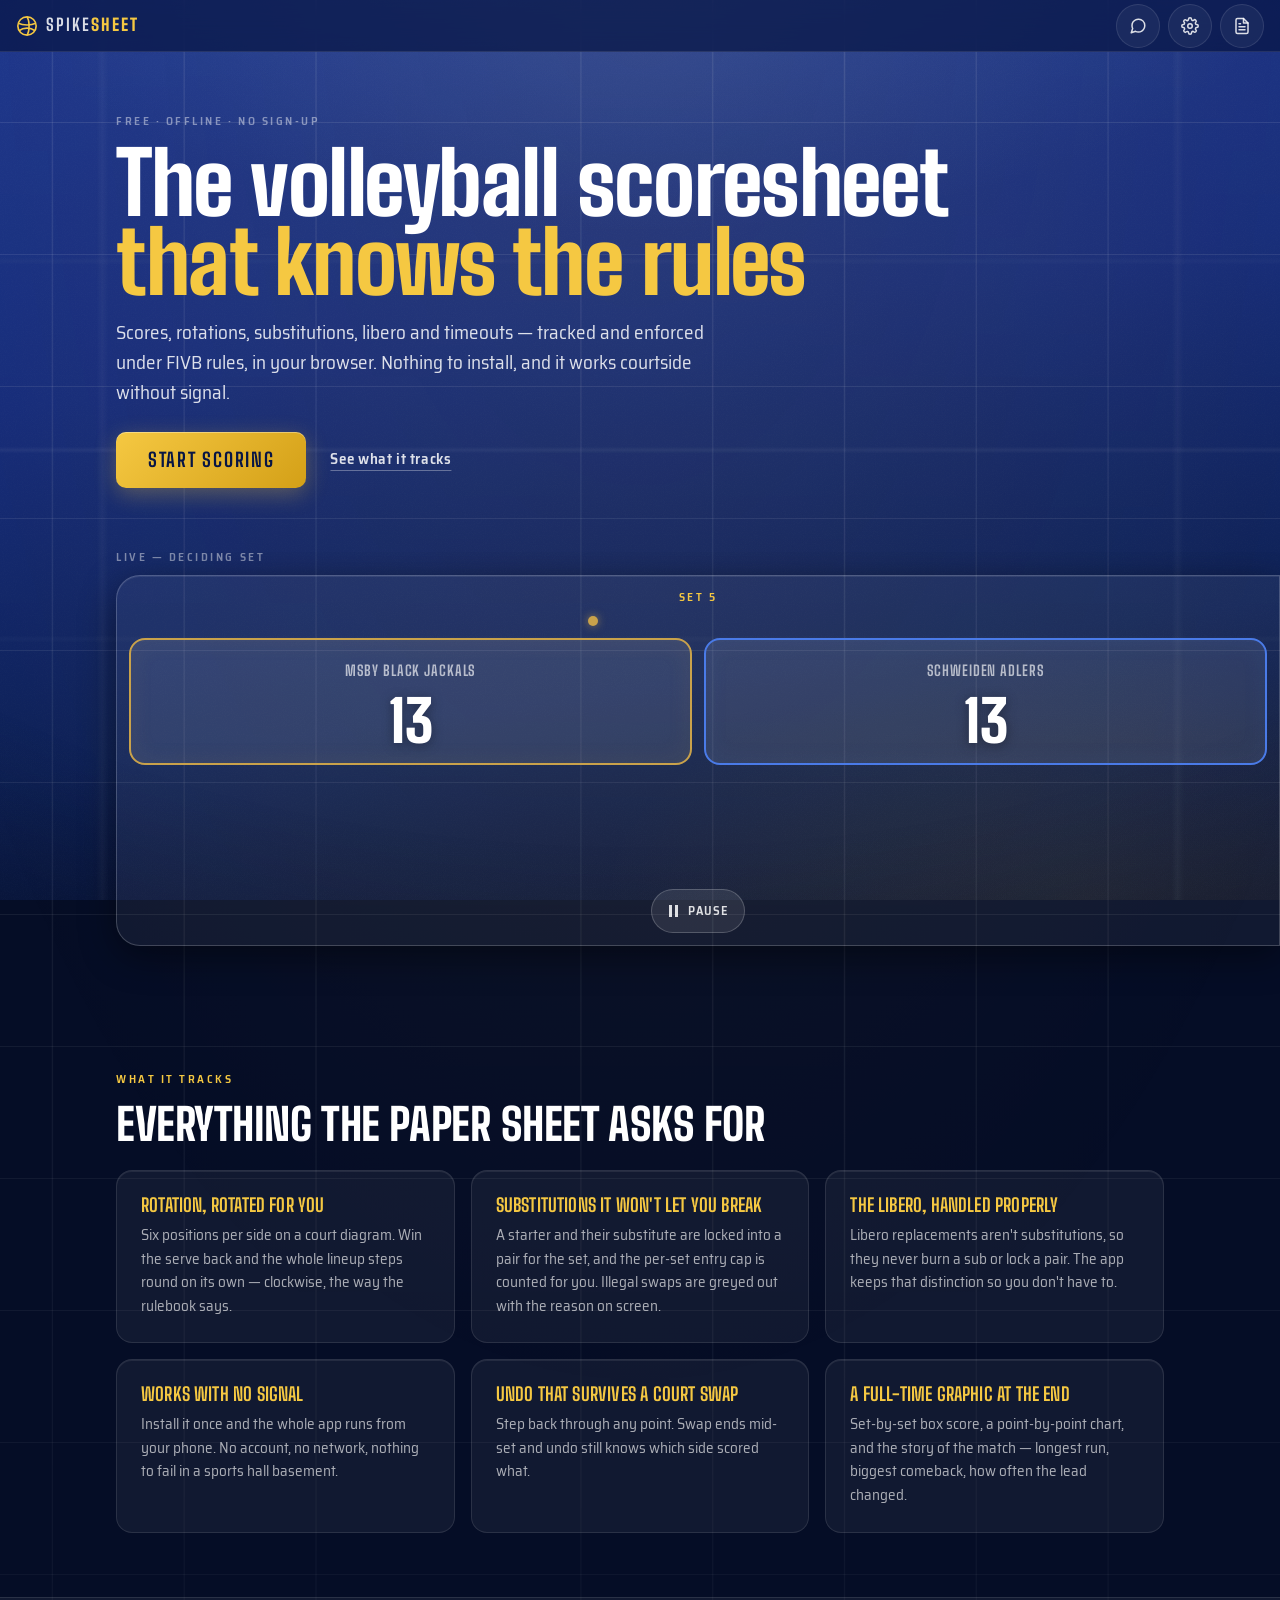
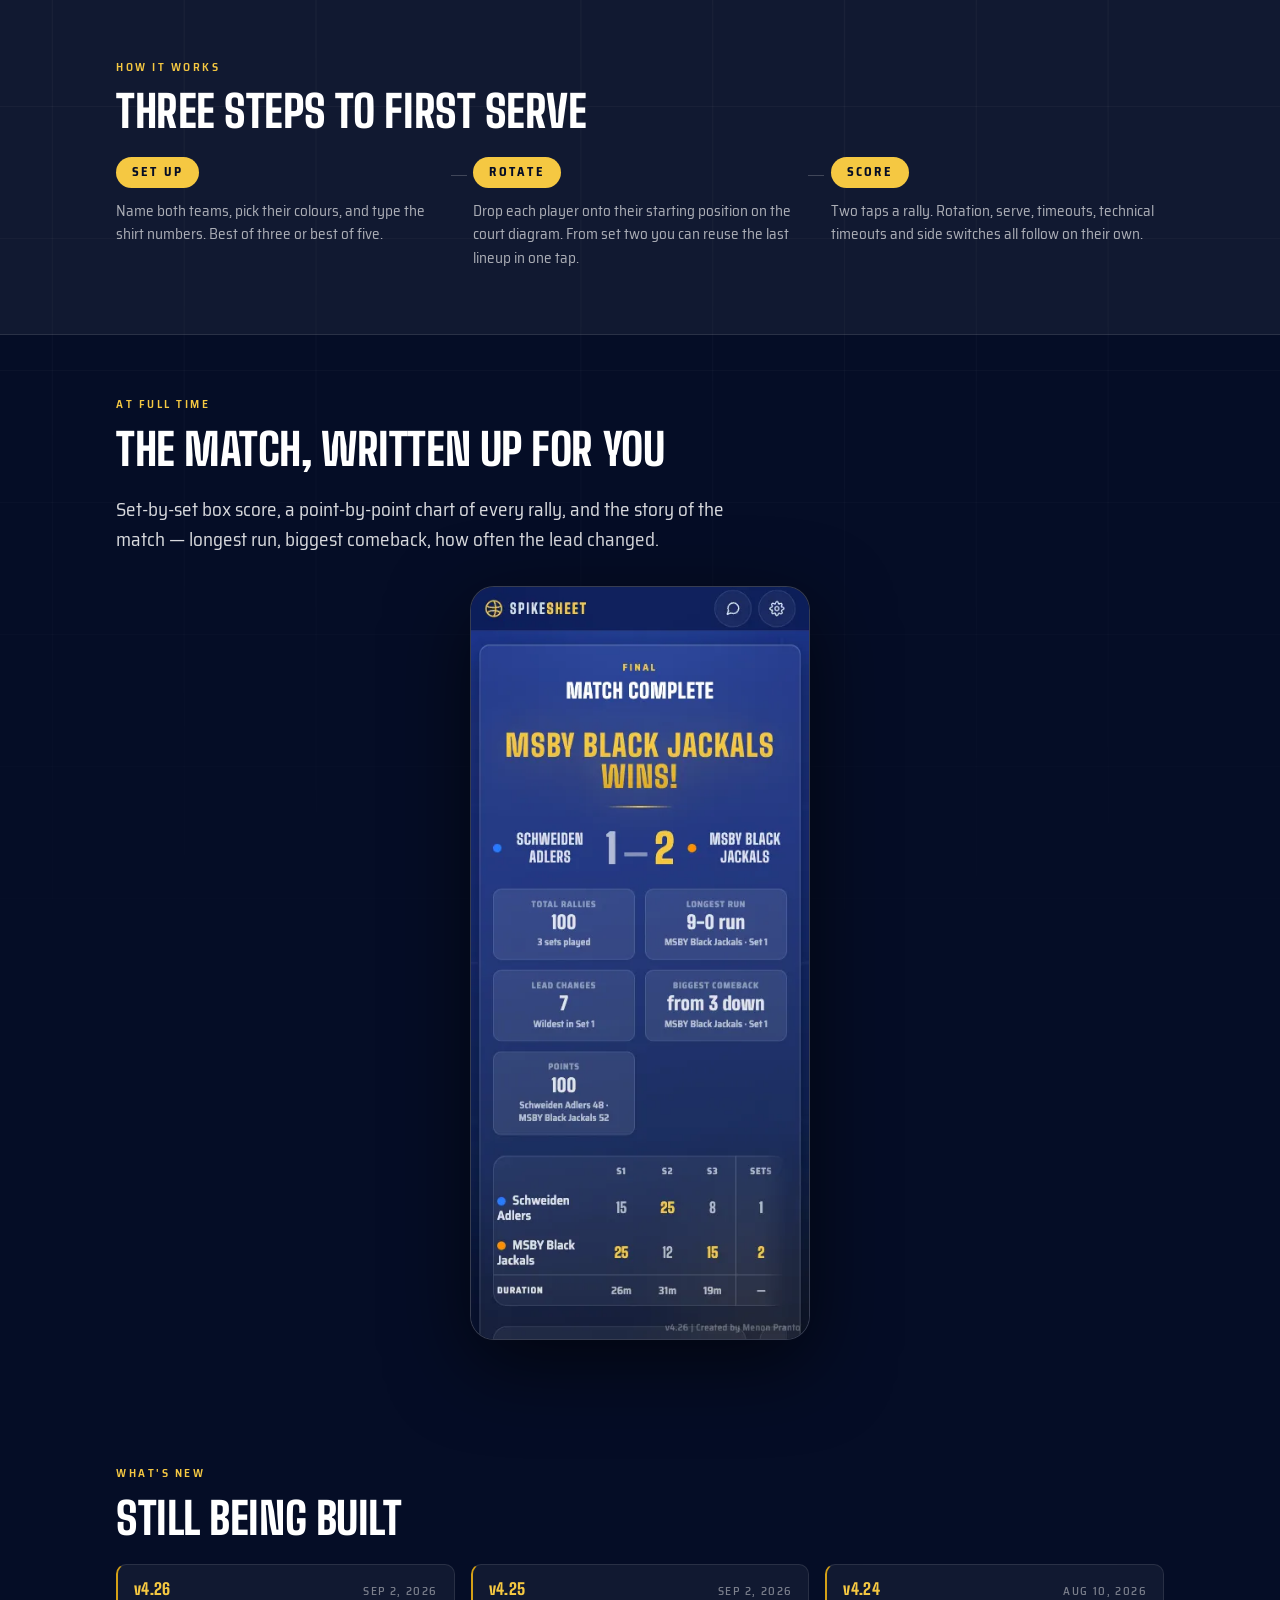
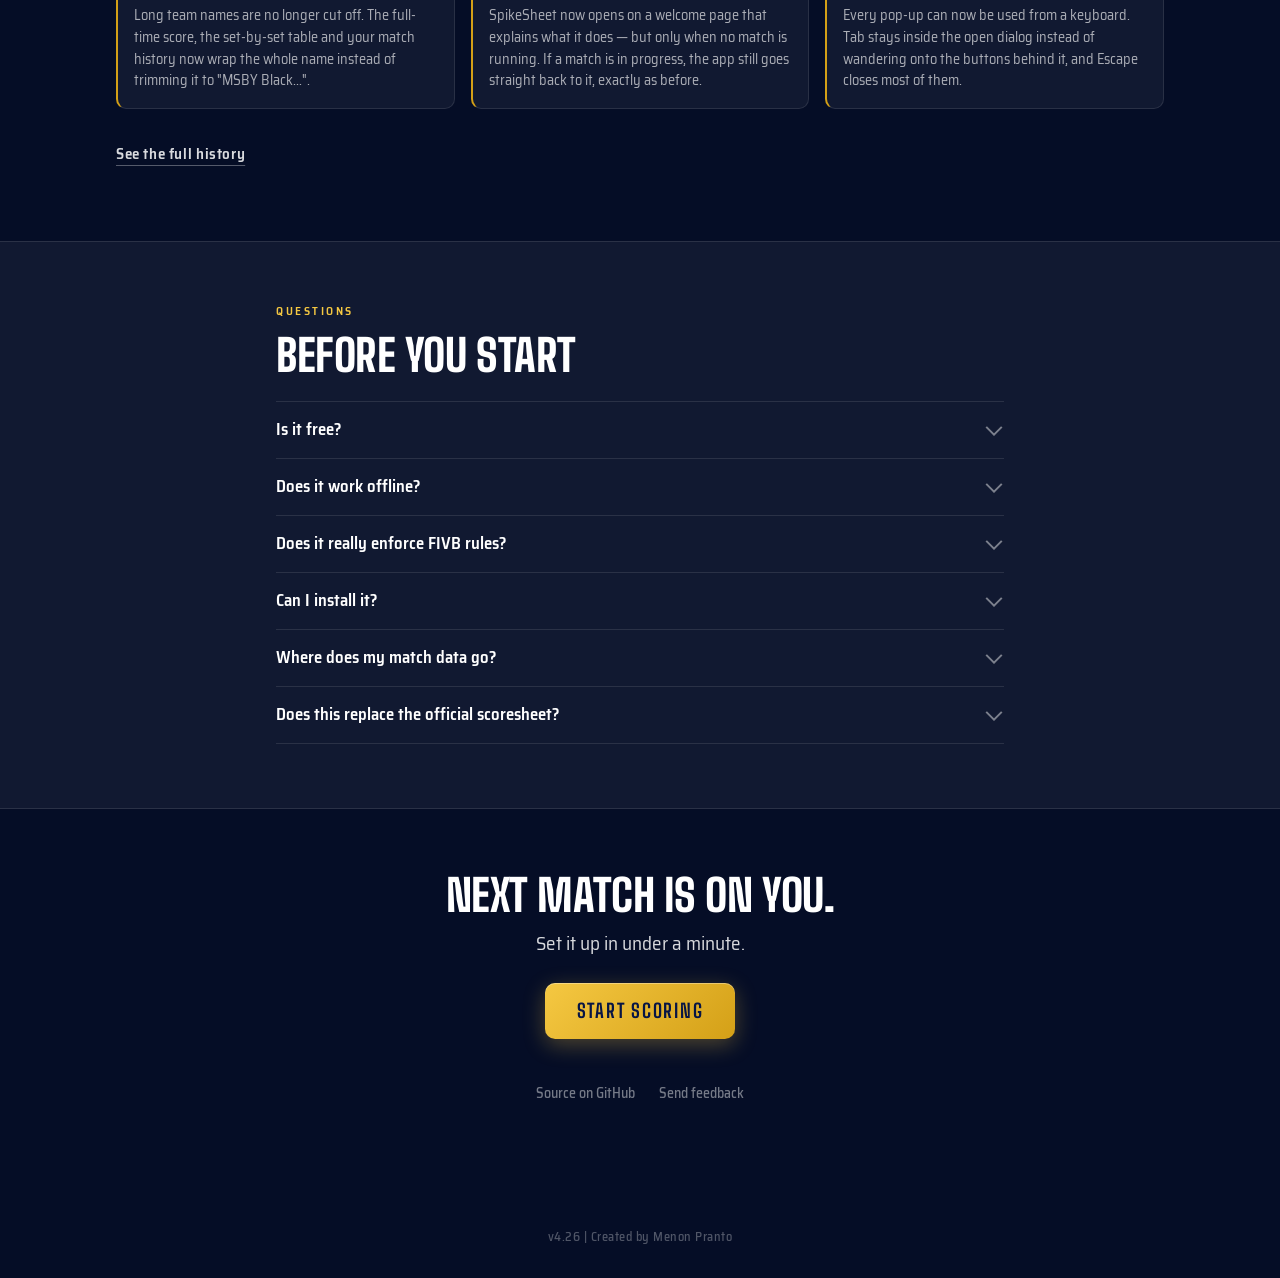
==== commit 950b642c: "v4.26: wrap long team names, one-shot iOS install banner Team names truncated on the three surfaces " ====
--- a/index.html
+++ b/index.html
@@ -277,9 +277,14 @@
           <figure class="home-shot reveal">
             <!-- width/height are mandatory, not decorative: without them this image lands with no
                  reserved box and shifts everything below it, which is the CLS budget in §7.
-                 Generated from the real result screen; regenerate if that screen changes. -->
-            <img src="icons/result-screen.webp" alt="SpikeSheet's full-time screen: MSBY beat Schweiden 2-1, shown with a set-by-set box score, per-set durations, and match statistics including longest run, lead changes and biggest comeback."
-                 width="400" height="860" loading="lazy" decoding="async">
+                 Generated from the real result screen; regenerate if that screen changes, and
+                 update BOTH attributes in the same edit — they must match the file exactly.
+                 v4.26 recaptured this at 400×890 (was 400×860) with the full club names: the
+                 old capture used short ones only because long names truncated, which is the bug
+                 v4.26 fixed. It is a viewport crop, not a full-page shot; the frame is chosen so
+                 the box score is complete and the fixed footer lands in the gap beneath it. -->
+            <img src="icons/result-screen.webp" alt="SpikeSheet's full-time screen: MSBY Black Jackals beat Schweiden Adlers 2-1, shown with a set-by-set box score, per-set durations, and match statistics including longest run, lead changes and biggest comeback."
+                 width="400" height="890" loading="lazy" decoding="async">
           </figure>
         </div>
       </section>
@@ -801,7 +806,7 @@
       </div>
     </div>
 
-    <footer class="credits">v4.25 | Created by Menon Pranto</footer>
+    <footer class="credits">v4.26 | Created by Menon Pranto</footer>
 
     <script src="app.js"></script>
     <script>
--- a/styles.css
+++ b/styles.css
@@ -2255,9 +2255,18 @@
     letter-spacing: 0.03em;
     text-transform: uppercase;
     color: var(--ink-85);
-    white-space: nowrap;
-    overflow: hidden;
-    text-overflow: ellipsis;
+    /* v4.26: wraps rather than truncates. This 1fr track is capped at roughly
+       (container - digits - gaps) / 2 and does NOT grow with viewport width — 99px @400,
+       82px @375 — so an ellipsis clipped any name past ~12 characters at every size.
+       `anywhere`, not `break-word` — the reason is intrinsic sizing, NOT line breaking. Both
+       values break an otherwise-unbreakable word; only `anywhere` folds those break
+       opportunities into min-content. This is a flex item with `min-width: auto`, so under
+       `break-word` its min-content would stay at the longest word ("SCHWEIDEN" alone overruns
+       the ~82px track at 375px) and it would refuse to shrink, spilling its grid track.
+       text-align is already centre by inheritance — do not re-declare it. The grid's two 1fr
+       tracks stay equal because .ft-team carries min-width: 0, so the digits never shift. */
+    overflow-wrap: anywhere;
+    text-wrap: balance;
 }
 
 .ft-sets {
@@ -2392,9 +2401,11 @@
 .box-score td.box-score-name {
     font: 600 0.95rem/1.2 var(--font-body);
     color: var(--ink-85);
-    white-space: nowrap;
-    overflow: hidden;
-    text-overflow: ellipsis;
+    /* v4.26: wraps, matching .ft-name and .story-card-detail. A table row's cells share a
+       height, so a wrapped name CANNOT ragged the numeric columns — they stay aligned. No
+       text-wrap: balance here; this is a table cell, not a display line. The ≤480px block
+       below pins the column width — read the note there before touching either. */
+    overflow-wrap: anywhere;
 }
 
 .box-score-dot {
@@ -2416,16 +2427,24 @@
     }
     .box-score-wrap::-webkit-scrollbar { display: none; }
     .box-score { min-width: 100%; }
-    /* `max-width: 9ch` on the CELL gave the NAME only ~3 characters: the dot (10px) + its
-       margin (8px) + two lots of --sp-3 padding (24px) ate 42px of the 9ch budget, so
-       "Thunderbolts VC" and "Thunder Hawks" both rendered as "Thu…". Shrink this cell's
-       side padding to --sp-1 and size the cell to 9ch PLUS the overhead, so 9ch is what the
-       text actually gets. Overhead = dot 10px + margin 8px + 2 × --sp-1 (8px) = 26px.
-       In the 5-set + long-name worst case the panel may now scroll horizontally — that is
+    /* The name column is sized to 9ch of TEXT plus its overhead, so 9ch is what the text
+       actually gets: dot 10px + margin 8px + 2 × --sp-1 (8px) = 26px. Side padding is
+       shrunk to --sp-1 to buy that room back. Since v4.26 the cell wraps instead of
+       ellipsising, so 9ch sets the wrap width rather than the truncation point.
+
+       min-width is LOAD-BEARING — do not delete it as a duplicate of max-width. Wrapping
+       reduces the cell's min-content contribution, and min-content is what reserves a column
+       in auto table layout. Without the pin the name column COLLAPSES in the 5-set case
+       (375px: 105px → 63px, rows 89px tall). `overflow-wrap: break-word` does not avoid this
+       either — it leaves min-content at the longest word, still only 76px — so the pin is
+       required whichever wrap mode is used. Pinned, rows grow just 44px → 52px.
+
+       In the 5-set + long-name worst case the panel may scroll horizontally — that is
        explicitly allowed (panel, never the page) and the edge-fade mask above signals it. */
     .box-score td.box-score-name {
         padding-left: var(--sp-1);
         padding-right: var(--sp-1);
+        min-width: calc(9ch + 26px);
         max-width: calc(9ch + 26px);
     }
     .box-score th:not(.box-score-name),
@@ -2868,9 +2887,10 @@
     font-weight: 600;
     font-size: 0.92rem;
     color: var(--ink-85);
-    white-space: nowrap;
-    overflow: hidden;
-    text-overflow: ellipsis;
+    /* v4.26: wraps, same as .ft-name and .box-score-name. This is a flex row, not a table, so
+       nothing needs pinning — `anywhere` drops min-content to ~1 character and the two names
+       split the row evenly. The ellipsis was worst here: 320px left each name just 81px. */
+    overflow-wrap: anywhere;
 }
 
 .history-team-name:last-child { text-align: right; }
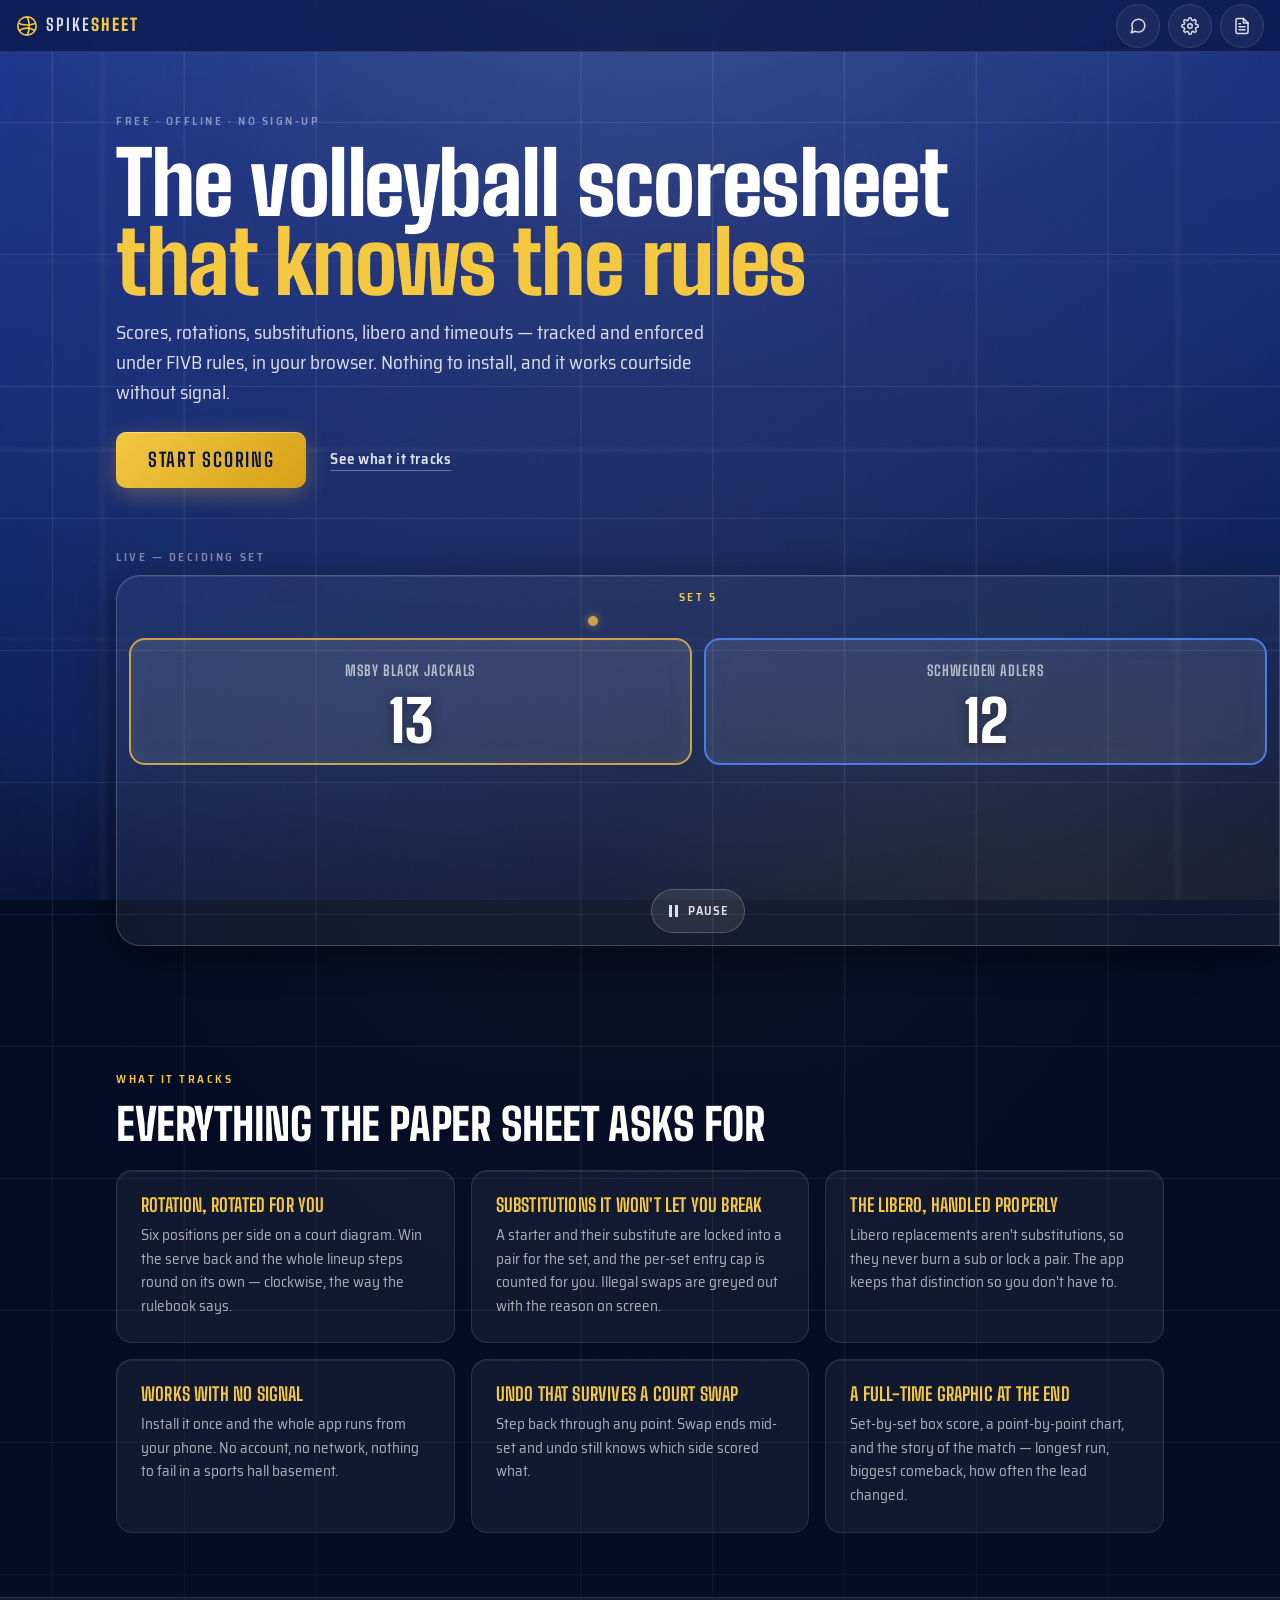
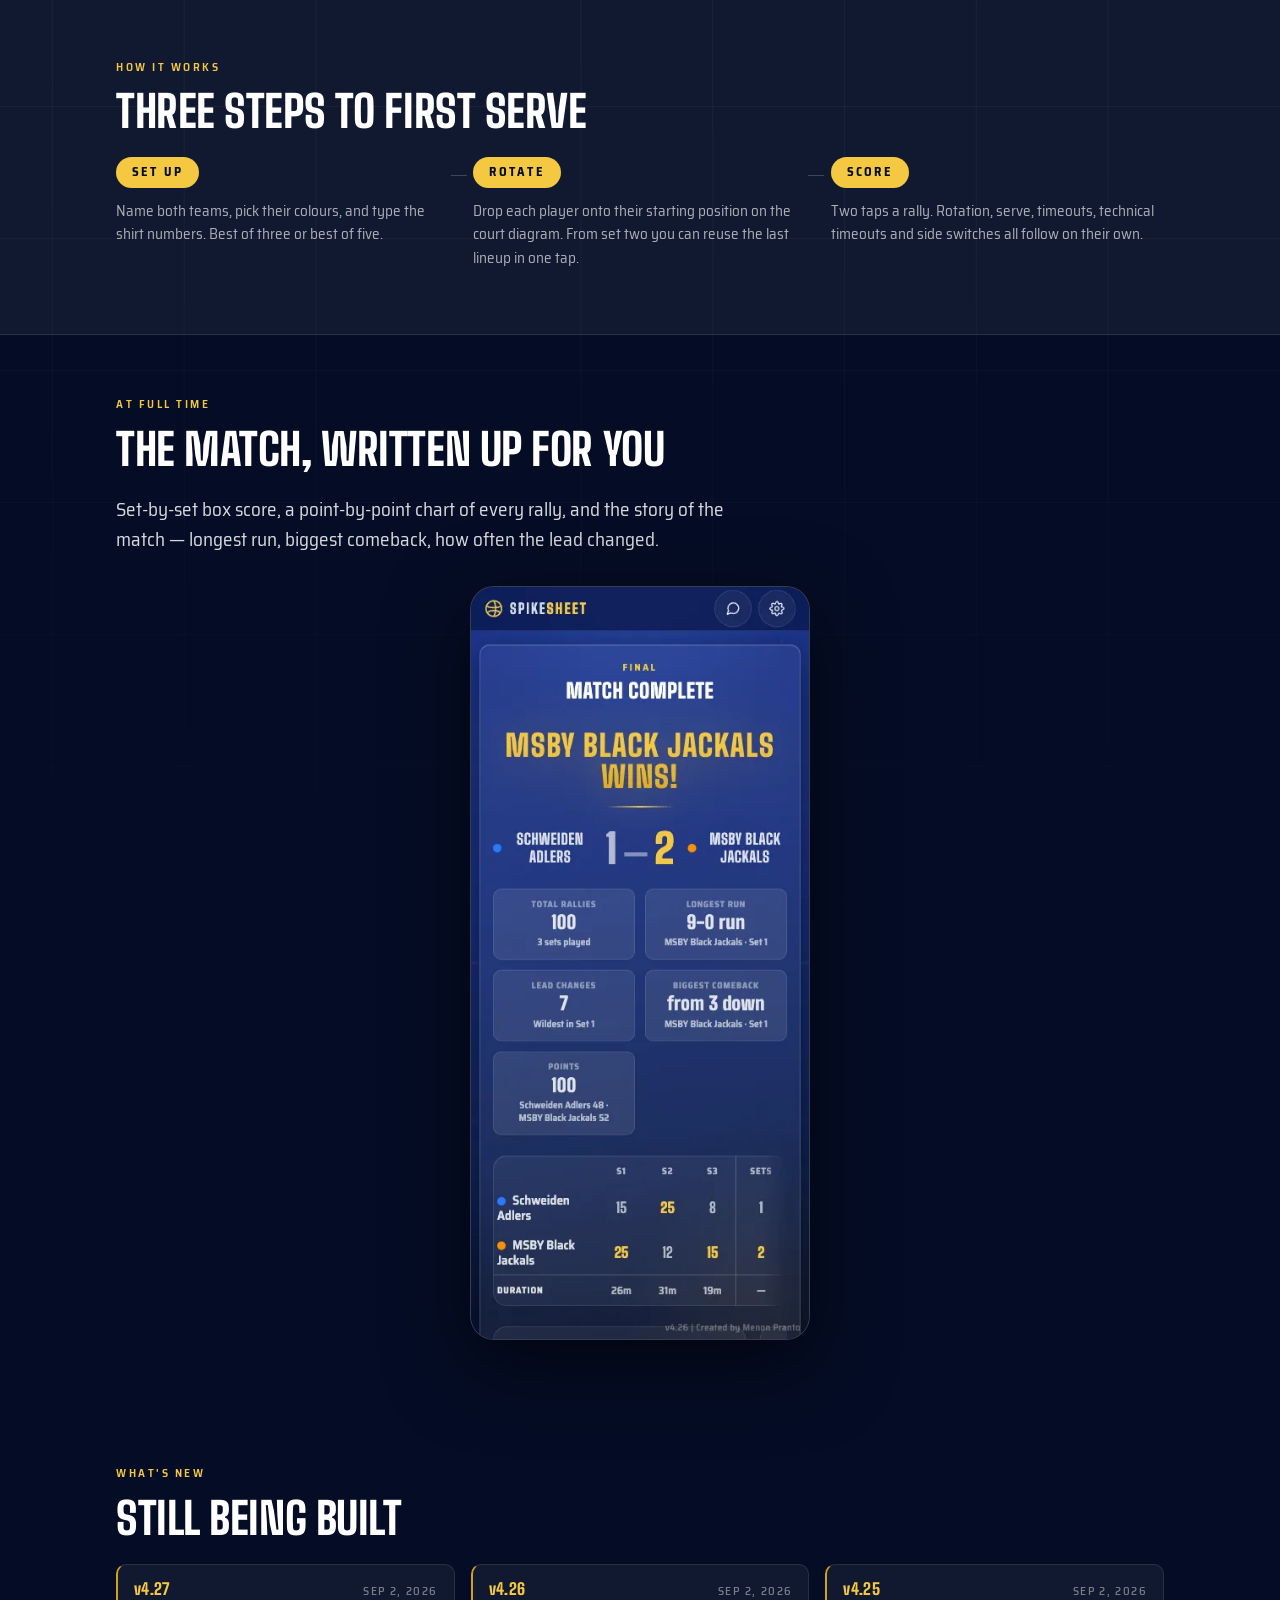
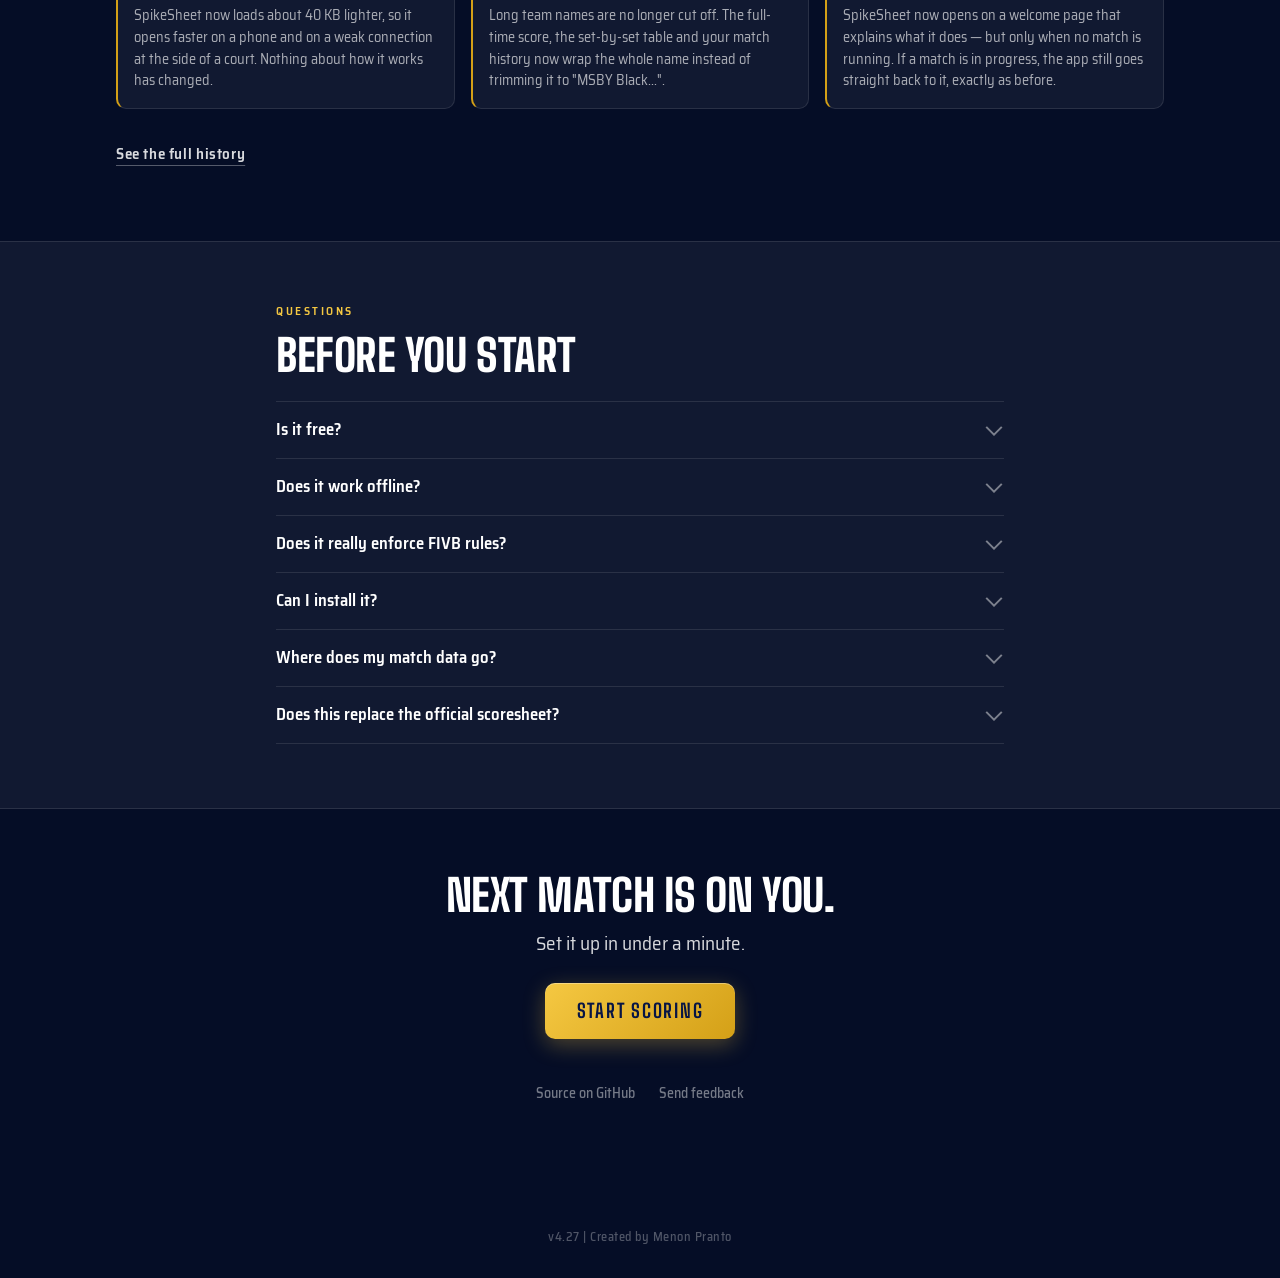
==== commit c8bb4174: "v4.27: minify the deployed artifact in CI, not the repo Lighthouse mobile Performance measured 79 ag" ====
--- a/index.html
+++ b/index.html
@@ -806,7 +806,7 @@
       </div>
     </div>
 
-    <footer class="credits">v4.26 | Created by Menon Pranto</footer>
+    <footer class="credits">v4.27 | Created by Menon Pranto</footer>
 
     <script src="app.js"></script>
     <script>
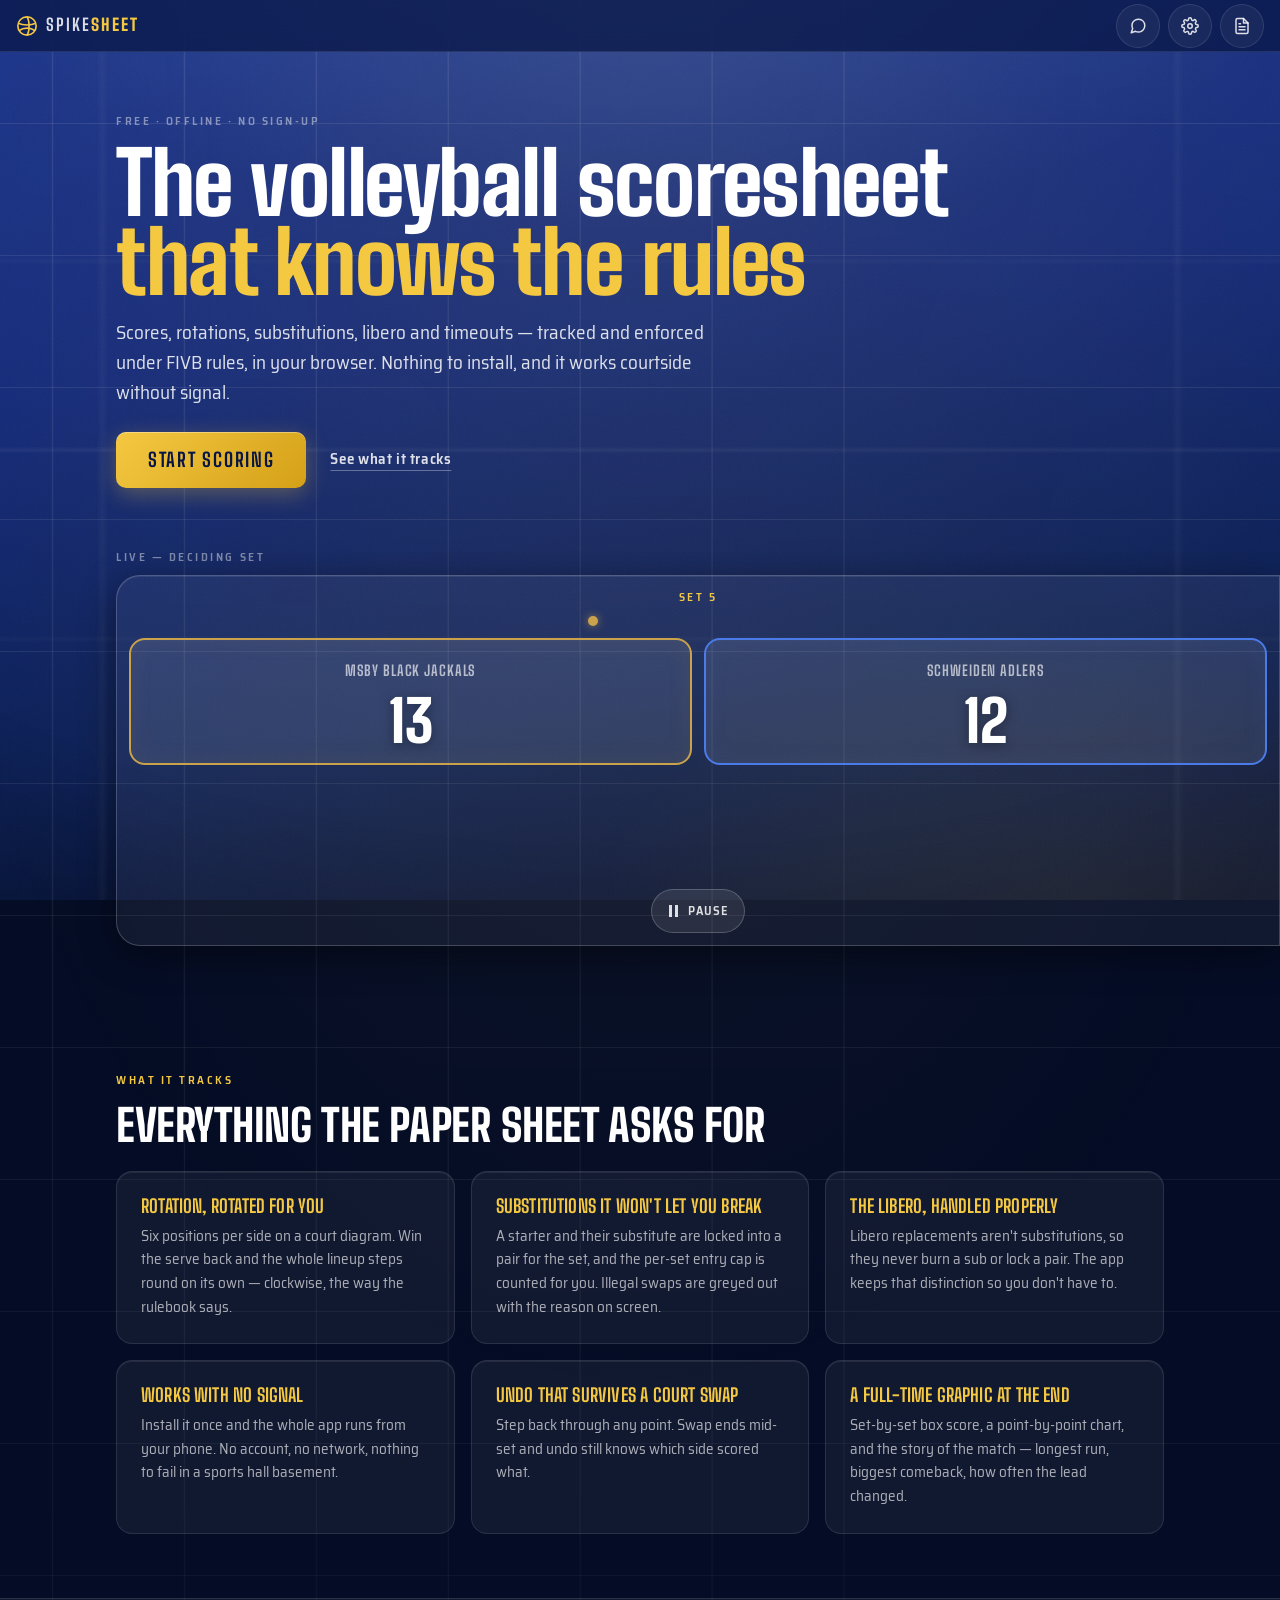
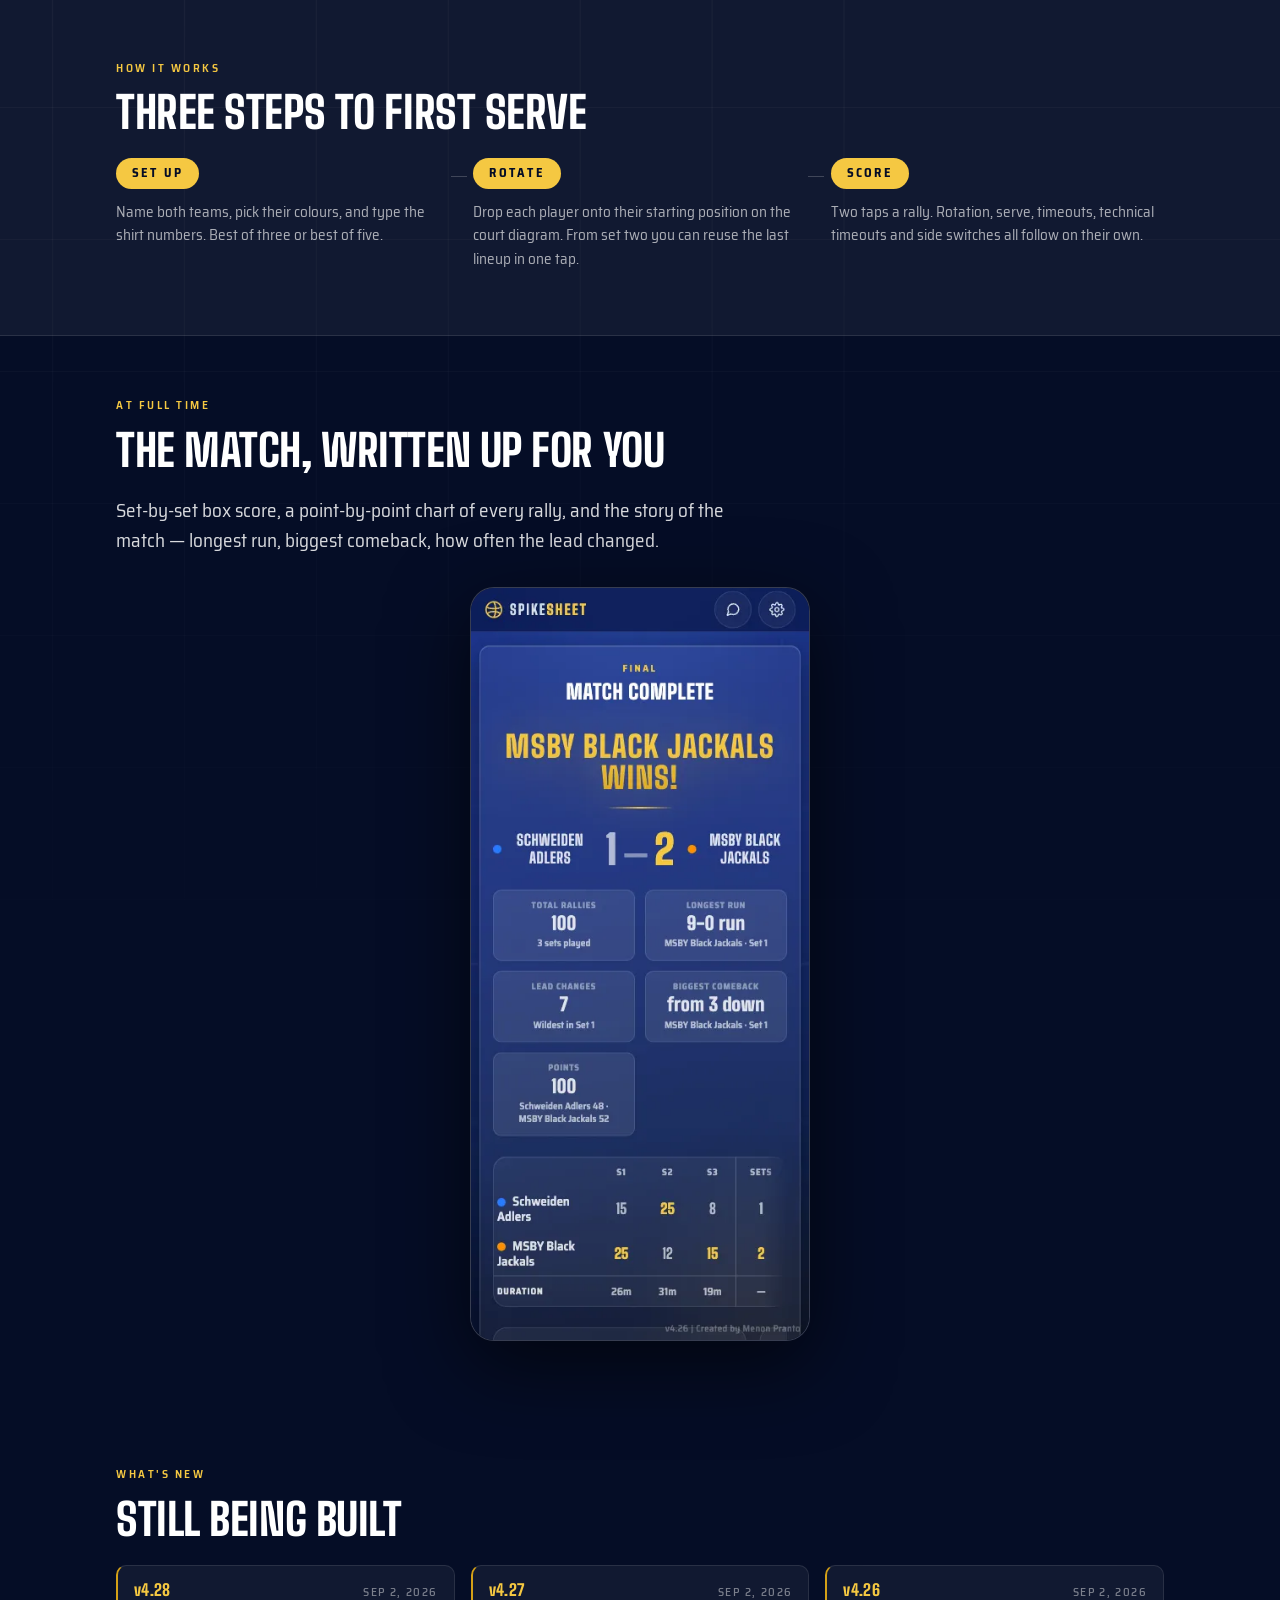
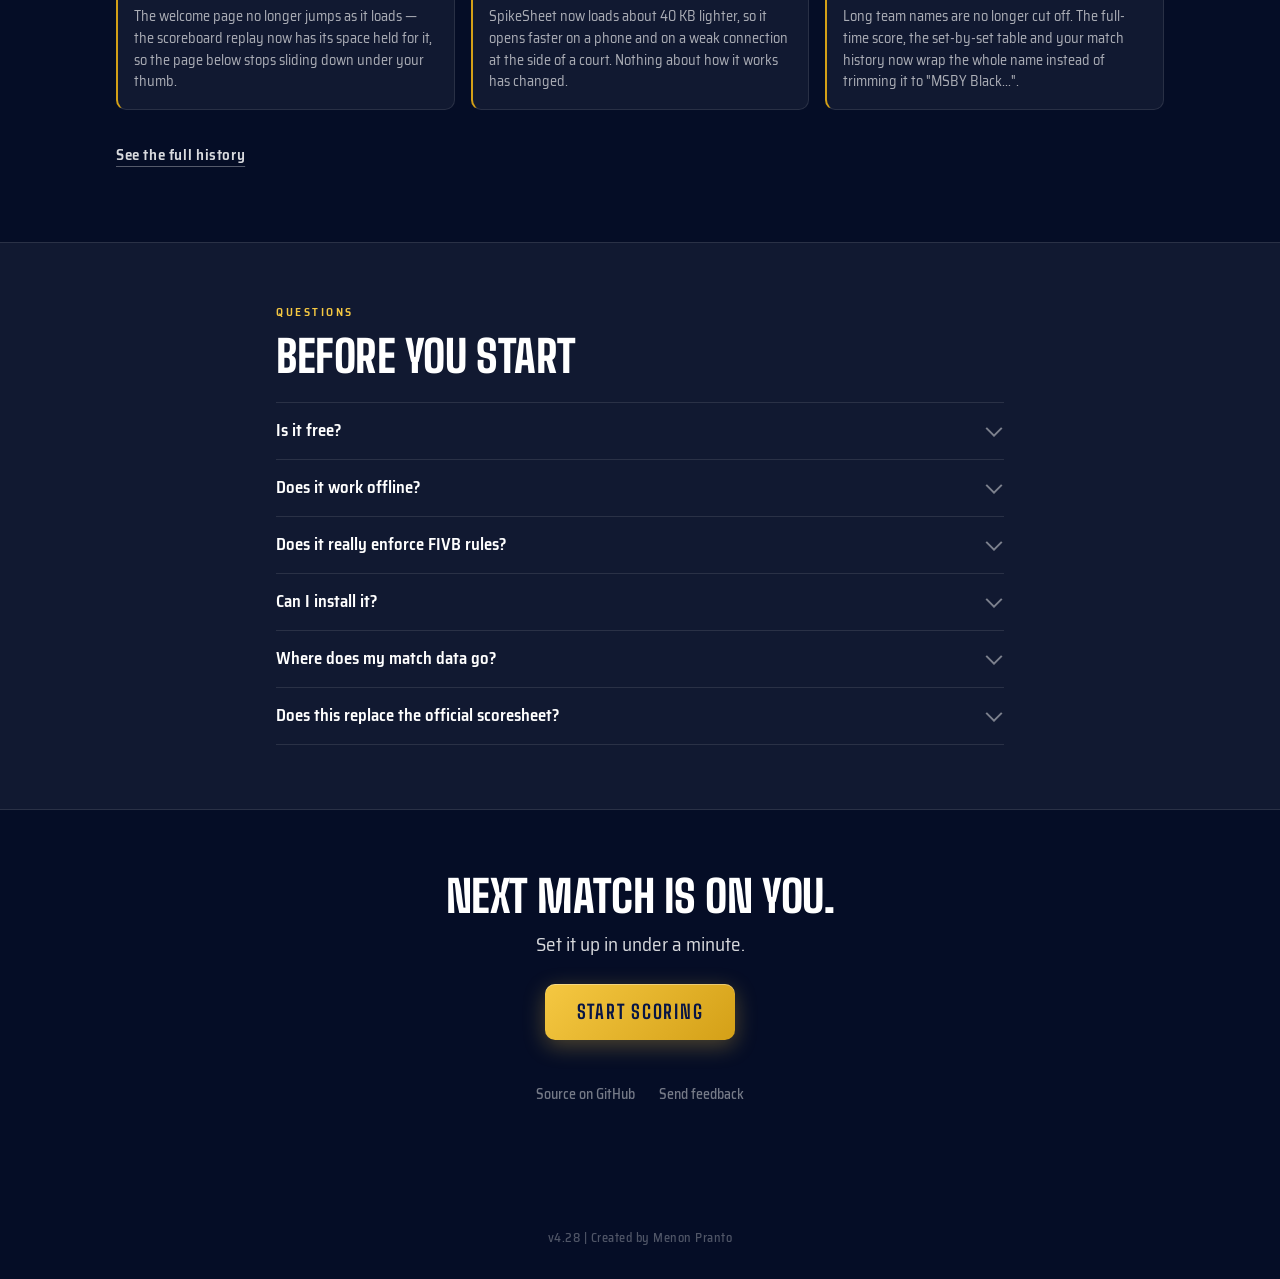
==== commit 1aaf0dd3: "v4.28: crawler plumbing, and reserve the hero demo's height Release A of the search/AI discoverabili" ====
--- a/index.html
+++ b/index.html
@@ -806,7 +806,7 @@
       </div>
     </div>
 
-    <footer class="credits">v4.27 | Created by Menon Pranto</footer>
+    <footer class="credits">v4.28 | Created by Menon Pranto</footer>
 
     <script src="app.js"></script>
     <script>
--- a/styles.css
+++ b/styles.css
@@ -3489,6 +3489,56 @@
     padding: 0 var(--sp-4);
 }
 .home-demo-cap { color: var(--ink-45); margin-bottom: var(--sp-3); }
+
+/* Reserve the demo widget's height. #homeDemoRoot is EMPTY in the markup — homeDemo.init()
+   builds the whole widget into it — so without this every band below it is pushed down once
+   app.js runs. Measured with Lighthouse 12 at --throttling-method=devtools (NEVER the default
+   `simulate`, which reports this shift as 0.002 and shows a false pass), paired runs on an
+   otherwise identical local build: CLS 0.1373 -> 0.0022, with section#homeFeatures going from
+   0.1364 to absent from the layout-shifts audit. Same bug class as the img at index.html:278.
+
+   Measured .demo-widget heights over HTTP with all six faces loaded. The middle column is the
+   widget's CONTENT box — the box the container query below keys on, so it is the one worth
+   tabulating: content = viewport - 58, being 32 rail padding + 24 widget padding + 2 border.
+   (Do not mix this with the border box, viewport - 32; an earlier draft of this table did, and
+   reading 375 -> 343 as content puts the container-query flip 26px off, at viewport 393.)
+   Height plateaus at 371 from viewport 525 upward, and the widget's own max-width: 700px and
+   the 1024px full-bleed rule change none of it.
+       320 -> 262 -> 338     415 -> 357 -> 352     440 -> 382 -> 365
+       375 -> 317 -> 346     419 -> 361 -> 361     480 -> 422 -> 368
+       412 -> 354 -> 351     420 -> 362 -> 361     540 -> 482 -> 371
+
+   TWO separate things drive that curve, and the second is the reason for the breakpoint:
+     - .demo-score is clamp(2rem, 15cqw, 3.6rem) and .demo-teamname is
+       clamp(0.66rem, 3.1cqw, 0.9rem) with min-height: 2.2em — CONTAINER units, so they track
+       the widget's own inline size, topping out at 384 and ~465px of content width.
+     - the +9px step between 415 and 419 is `@container (max-width: 360px)` further down this
+       file releasing .demo-panel's vertical padding from --sp-3 back to --sp-4.
+
+   THE BREAKPOINT IS 419px AND THAT IS NOT AN OFF-BY-ONE — it is derived. The container query
+   keys on .demo-widget's CONTENT box, so it stops matching at content 361px, and
+   361 + (--sp-3 * 2 padding) + (1px border * 2) + (--sp-4 * 2 rail padding) = 361+24+2+32 = 419.
+   A 420px breakpoint under-reserves by 9px at exactly 419 — invisible to Lighthouse, whose
+   mobile emulation is 412px wide, and reachable at desktop browser zoom — a 524px window at
+   125% lays out at 419. (Chrome integer-snaps the layout viewport, so the sub-pixel window
+   between 418 and 419 is unreachable there; `(width > 418px)` would close it if another engine
+   ever lays out a fractional top-level viewport.)
+   If --sp-3, --sp-4, the border, or that 360px container query changes, redo this arithmetic.
+
+   min-height and deliberately NOT aspect-ratio: width swings far more than height, so the ratio
+   runs 0.85 (at a 320px viewport) to 3.14 (at 1280) and no single ratio fits. Each band is
+   pinned to the tallest measurement it covers, so the reservation never under-reserves.
+
+   Two known, accepted limitations — both fail SAFE (dead space, never a shift):
+     - These are px against partly-rem content. At the 16px default root the table above holds;
+       a user at a 20px root font gets 2-23px of residual shift. Neither pure px nor pure rem
+       tracks it, because ~320px of the height is px-token structure and only the type scales.
+     - If app.js never runs (JS off, or the third branch of index.html's stale-cache net), the
+       reservation is a blank 353/372px box under the "Live — deciding set" caption. Gating it on
+       html[data-js] would reintroduce the shift, since the attribute and the widget land in the
+       same task, so the blank box is the better trade. */
+#homeDemoRoot { min-height: 353px; }
+@media (min-width: 419px) { #homeDemoRoot { min-height: 372px; } }
 
 @media (min-width: 1024px) {
     .home-demo-rail {
@@ -3999,6 +4049,13 @@
 
 .demo-controls {
   margin-top: var(--sp-1);
+  /* Pinned to the toggle's own 44px so the widget's height does NOT depend on whether the
+     toggle is showing. Under prefers-reduced-motion app.js sets els.toggle.hidden = true
+     (app.js:1717), which collapsed this row to 0 and made the widget 44px shorter — measured
+     346 -> 302 at 375px wide. That left #homeDemoRoot's reservation over-reserving by ~50px
+     for exactly the users least well served by a large dead gap. Keeping the row means the
+     measured height table above applies to reduced motion too, unchanged. */
+  min-height: 44px;
 }
 
 .demo-toggle {
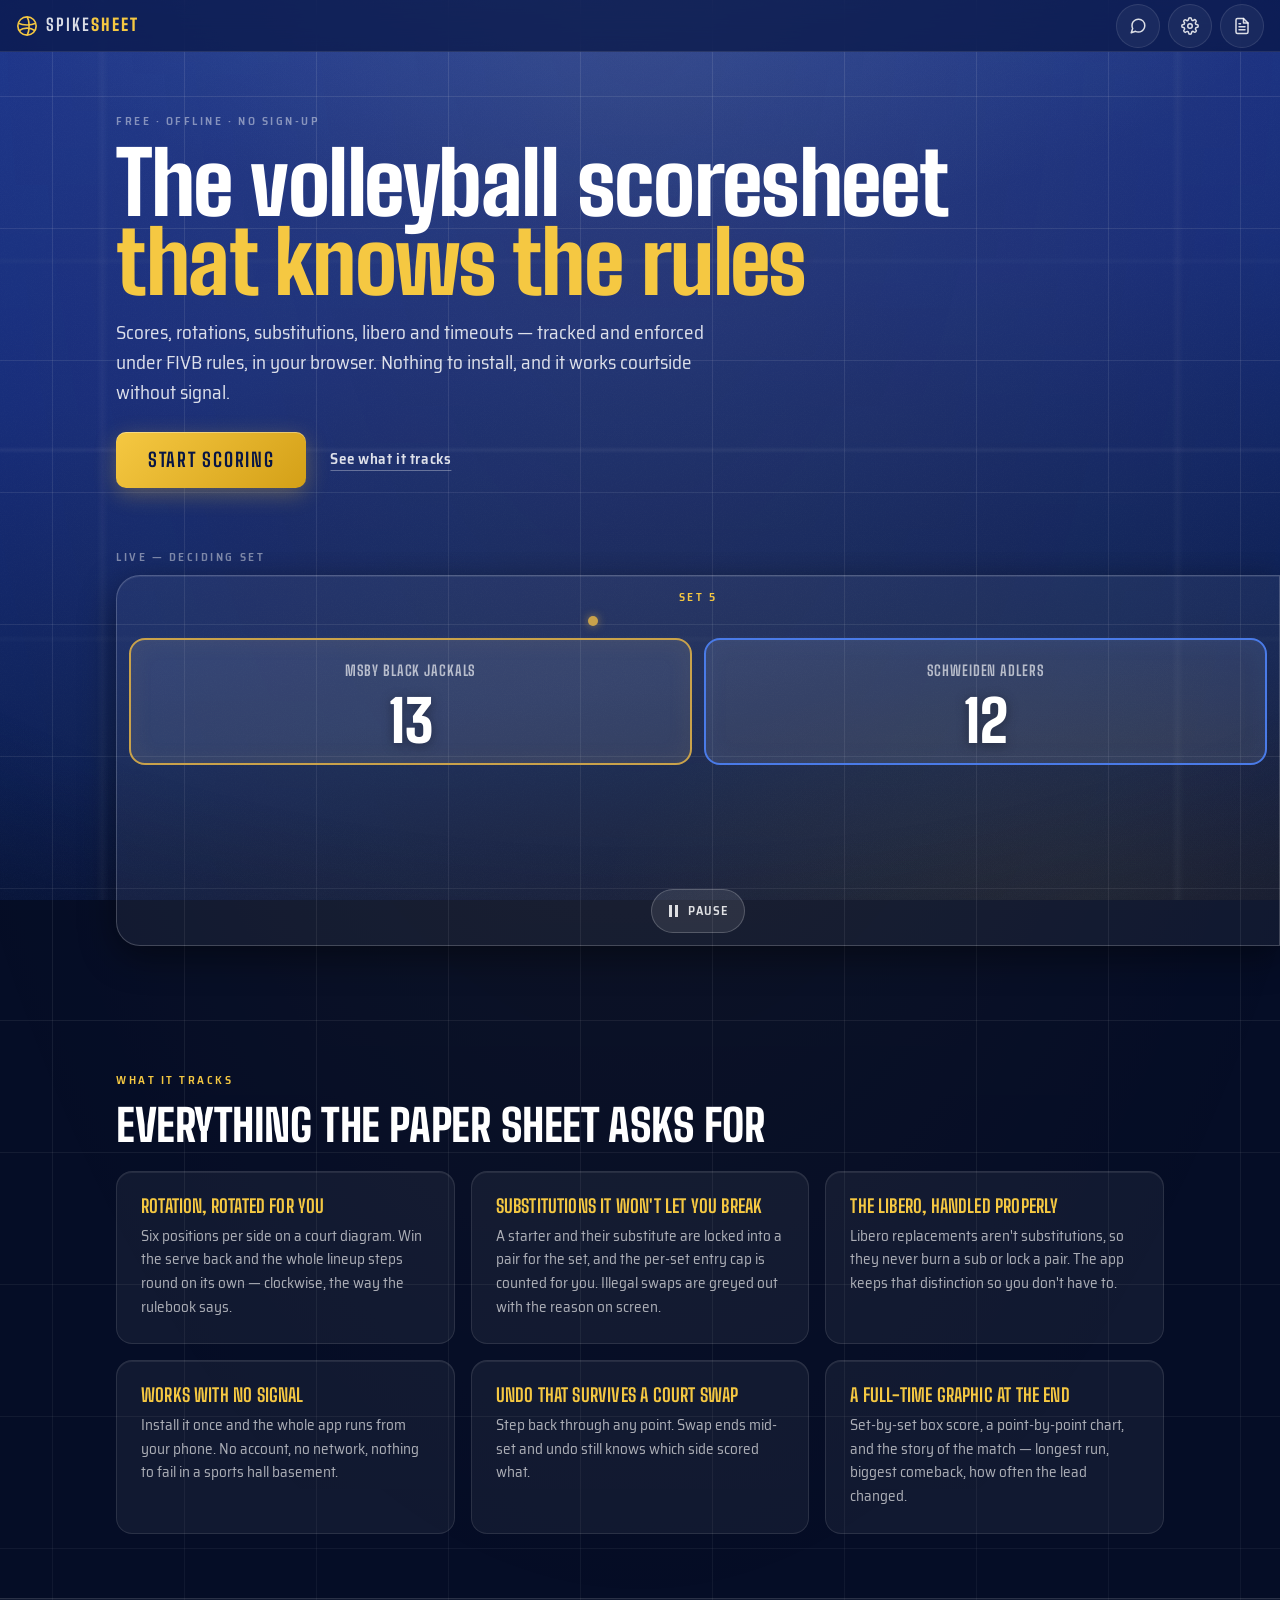
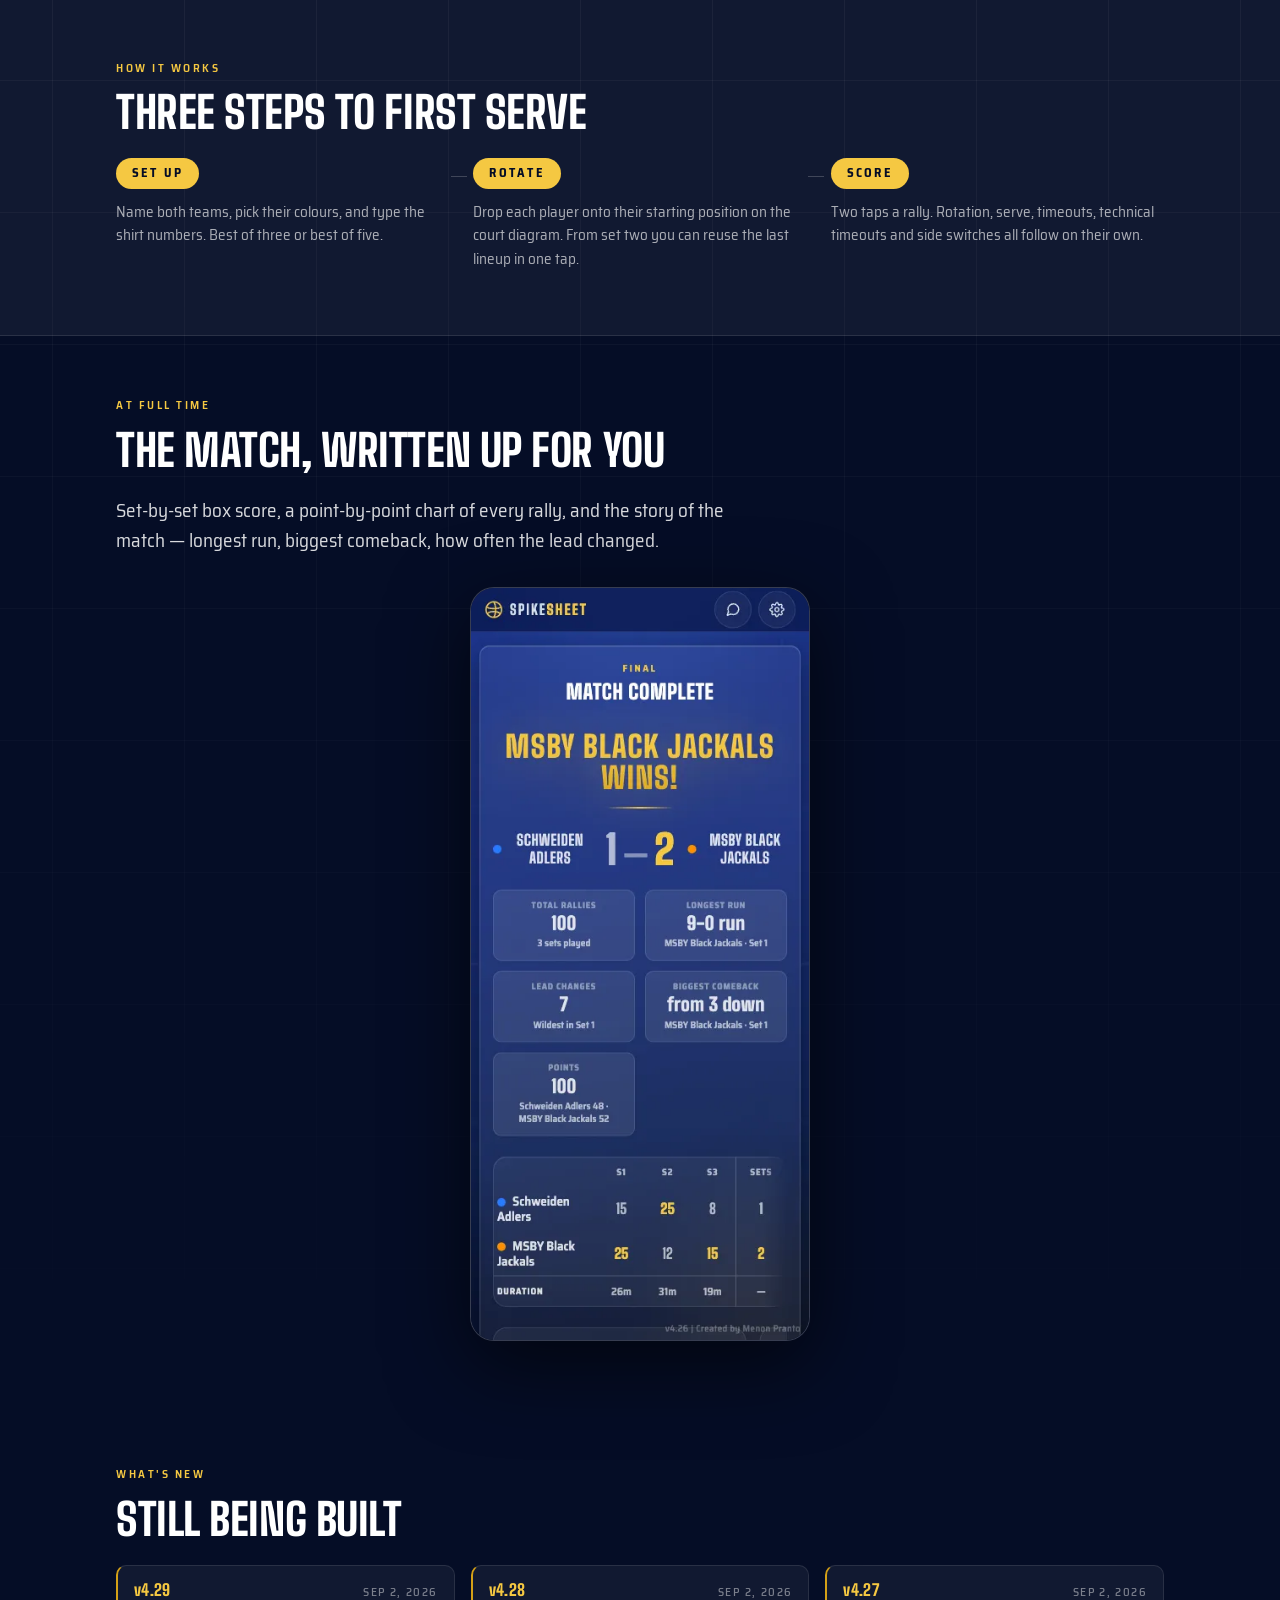
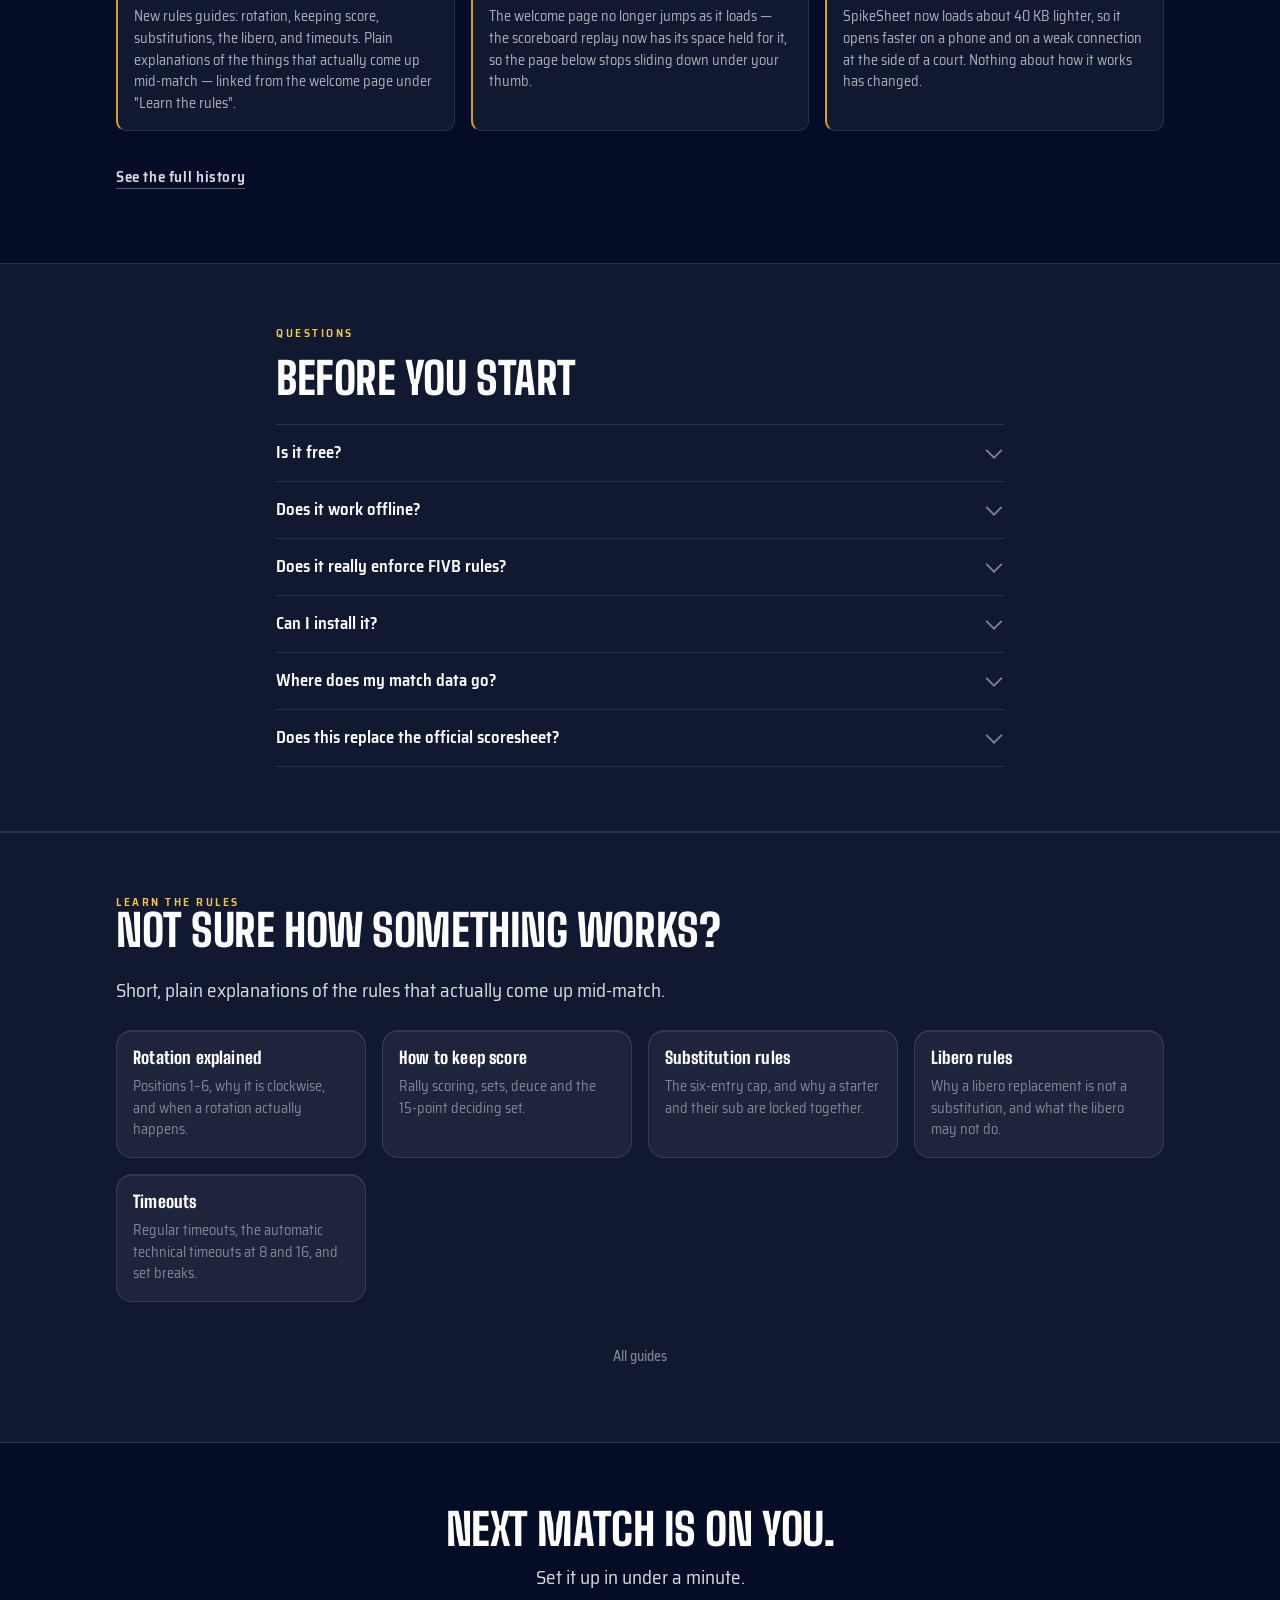
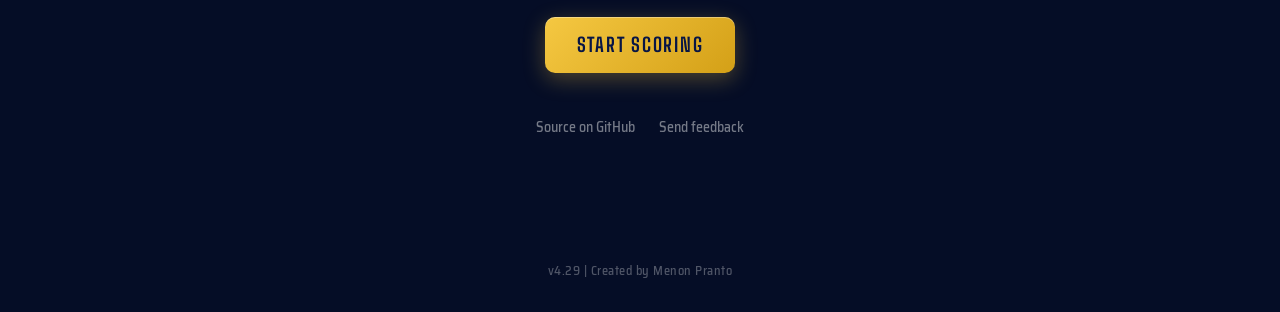
==== commit f00be8ae: "v4.29: five rules guides and a hub, the first content this site has had Release B of the discoverabi" ====
--- a/index.html
+++ b/index.html
@@ -363,6 +363,46 @@
         </div>
       </section>
 
+      <!-- ── Learn the rules ──
+           Placed AFTER #homeInstall and BEFORE the outro on purpose. Crawlers do not scroll,
+           so link position is SEO-neutral, and putting this above the install banner would
+           push that banner's one-shot IntersectionObserver deeper down an already
+           four-viewport page (see the install-banner notes in CLAUDE.md). The final CTA stays
+           last. No .reveal on the tiles: its transform fights .guide-tile:hover's, and these
+           are far enough down that an entrance animation buys nothing.
+           The guide pages are separate HTML files that do NOT load app.js, so nothing here
+           touches the five-screen showScreen() invariant. -->
+      <section class="home-section home-section-quiet" aria-labelledby="homeGuidesTitle">
+        <div class="home-wrap">
+          <span class="eyebrow">Learn the rules</span>
+          <h2 id="homeGuidesTitle" class="home-h2">Not sure how something works?</h2>
+          <p class="home-sub">Short, plain explanations of the rules that actually come up mid-match.</p>
+          <ul class="home-guides-grid">
+            <li><a class="guide-tile" href="guides/volleyball-rotation-explained.html">
+              <span class="guide-tile-h">Rotation explained</span>
+              <span class="guide-tile-d">Positions 1&ndash;6, why it is clockwise, and when a rotation actually happens.</span>
+            </a></li>
+            <li><a class="guide-tile" href="guides/how-to-keep-score-in-volleyball.html">
+              <span class="guide-tile-h">How to keep score</span>
+              <span class="guide-tile-d">Rally scoring, sets, deuce and the 15-point deciding set.</span>
+            </a></li>
+            <li><a class="guide-tile" href="guides/volleyball-substitution-rules.html">
+              <span class="guide-tile-h">Substitution rules</span>
+              <span class="guide-tile-d">The six-entry cap, and why a starter and their sub are locked together.</span>
+            </a></li>
+            <li><a class="guide-tile" href="guides/libero-rules-explained.html">
+              <span class="guide-tile-h">Libero rules</span>
+              <span class="guide-tile-d">Why a libero replacement is not a substitution, and what the libero may not do.</span>
+            </a></li>
+            <li><a class="guide-tile" href="guides/timeouts-and-technical-timeouts.html">
+              <span class="guide-tile-h">Timeouts</span>
+              <span class="guide-tile-d">Regular timeouts, the automatic technical timeouts at 8 and 16, and set breaks.</span>
+            </a></li>
+          </ul>
+          <p class="home-foot-links"><a href="guides/">All guides</a></p>
+        </div>
+      </section>
+
       <!-- ── Final CTA ── -->
       <section class="home-outro">
         <div class="home-wrap home-wrap-narrow">
@@ -806,7 +846,7 @@
       </div>
     </div>
 
-    <footer class="credits">v4.28 | Created by Menon Pranto</footer>
+    <footer class="credits">v4.29 | Created by Menon Pranto</footer>
 
     <script src="app.js"></script>
     <script>
--- a/styles.css
+++ b/styles.css
@@ -4195,6 +4195,243 @@
     flex: 0 0 auto;
 }
 
+/* ══════════════════════════════════════════════════════════════════════════════
+   GUIDE PAGES (.guide-* / .guides-*)  —  guides/*.html
+   ══════════════════════════════════════════════════════════════════════════════
+   These serve the standalone rules-explainer pages under guides/. They live in THIS
+   stylesheet on purpose: a separate guides.css would need adding to BOTH the deploy's
+   hardcoded minify filename list AND the APP_SHELL/not-APP_SHELL argument in sw.js.
+   Reusing this file sidesteps both, and the pages inherit body's Stadium Night ground,
+   the token scale and the self-hosted fonts for free.
+
+   Guide pages reuse .app-bar, .eyebrow, .btn, .home-wrap and .home-card unchanged.
+   Everything below is additive; nothing here is referenced from index.html except
+   .home-guides*, the homepage band that links out to them.
+
+   They deliberately do NOT use .credits — it is position: fixed, which is right for a
+   scoreboard and wrong for a document you scroll. Guides use .guide-foot instead.
+   ────────────────────────────────────────────────────────────────────────────── */
+
+/* On guides the brand is a LINK back to the app, not the app's non-interactive
+   role="img" wordmark. It keeps aria-label on the anchor, because .app-brand's span is
+   display: none at <=360px and the mark is aria-hidden, so without it the link would
+   have no accessible name on a small phone. */
+a.app-brand {
+    text-decoration: none;
+    /* 44px touch target. index.html's brand is a non-interactive div role="img", so this is
+       new tappable surface and the repo's viewport checklist applies to it. The bar is 52px
+       tall, so 44 fits without changing .app-bar's height. min-width matters too: at <=360px
+       .app-brand's wordmark span is display: none, leaving only the 24px mark, so without it
+       the target is 24 wide. This selector matches ONLY guide pages -- index.html's brand is a
+       div, not an anchor. */
+    min-height: 44px;
+    min-width: 44px;
+}
+a.app-brand:hover { color: var(--gold); }
+a.app-brand:focus-visible { outline: 2px solid var(--gold); outline-offset: 3px; border-radius: var(--r-sm); }
+
+.guide-page {
+    position: relative;
+    z-index: 1;
+    max-width: 760px;
+    margin: 0 auto;
+    /* Clears the fixed .app-bar exactly as .container does. */
+    padding: calc(52px + env(safe-area-inset-top, 0px) + var(--sp-5)) var(--sp-4) var(--sp-8);
+}
+
+.guide-crumb {
+    font: 400 0.85rem/1.4 var(--font-body);
+    color: var(--ink-45);
+    margin-bottom: var(--sp-4);
+}
+.guide-crumb a { color: var(--ink-65); text-decoration: none; border-bottom: 1px solid var(--stroke-2); }
+.guide-crumb a:hover { color: var(--gold); border-bottom-color: var(--gold); }
+.guide-crumb span { padding: 0 var(--sp-2); color: var(--ink-25); }
+
+.guide-h1 {
+    font: 800 clamp(1.9rem, 6.4vw, 2.9rem)/1.05 var(--font-display);
+    letter-spacing: -0.01em;
+    color: var(--ink);
+    margin: var(--sp-2) 0 var(--sp-4);
+    /* Rule titles contain long unbroken terms; wrap rather than spill the column. */
+    overflow-wrap: anywhere;
+}
+
+.guide-lead {
+    font: 400 clamp(1.02rem, 2.4vw, 1.15rem)/1.6 var(--font-body);
+    color: var(--ink-85);
+    margin-bottom: var(--sp-6);
+}
+
+/* ── prose ── */
+.guide-prose { font: 400 1rem/1.7 var(--font-body); color: var(--ink-65); }
+.guide-prose > * + * { margin-top: var(--sp-4); }
+.guide-prose h2 {
+    font: 800 clamp(1.35rem, 3.6vw, 1.75rem)/1.15 var(--font-display);
+    letter-spacing: -0.005em;
+    color: var(--ink);
+    margin-top: var(--sp-7);
+    padding-top: var(--sp-5);
+    border-top: 1px solid var(--stroke-1);
+    overflow-wrap: anywhere;
+}
+.guide-prose h3 {
+    font: 700 1.08rem/1.3 var(--font-display);
+    letter-spacing: 0.02em;
+    text-transform: uppercase;
+    color: var(--gold);
+    margin-top: var(--sp-5);
+}
+.guide-prose strong { color: var(--ink-85); font-weight: 600; }
+.guide-prose a { color: var(--gold); text-decoration: underline; text-underline-offset: 2px; }
+.guide-prose ul, .guide-prose ol { padding-left: var(--sp-5); }
+.guide-prose li + li { margin-top: var(--sp-2); }
+.guide-prose li::marker { color: var(--gold-deep); }
+.guide-prose code {
+    font-family: ui-monospace, SFMono-Regular, Menlo, monospace;
+    font-size: 0.92em;
+    background: var(--surface-2);
+    border: 1px solid var(--stroke-1);
+    border-radius: var(--r-sm);
+    padding: 1px 5px;
+}
+
+/* Tables scroll inside their own box; the page body must never scroll sideways. */
+.guide-tablewrap { overflow-x: auto; -webkit-overflow-scrolling: touch; }
+.guide-prose table {
+    border-collapse: collapse;
+    width: 100%;
+    min-width: 22rem;
+    font-size: 0.95rem;
+}
+.guide-prose th, .guide-prose td {
+    text-align: left;
+    padding: var(--sp-2) var(--sp-3);
+    border-bottom: 1px solid var(--stroke-1);
+    vertical-align: top;
+}
+.guide-prose th {
+    font: 600 0.74rem/1.2 var(--font-body);
+    letter-spacing: 0.16em;
+    text-transform: uppercase;
+    color: var(--ink-45);
+    white-space: nowrap;
+}
+
+/* ── callout: the rule that actually bites ── */
+.guide-note {
+    background: var(--surface-1);
+    border: 1px solid var(--stroke-1);
+    border-left: 3px solid var(--gold);
+    border-radius: 0 var(--r-md) var(--r-md) 0;
+    box-shadow: var(--glass-edge);
+    padding: var(--sp-4) var(--sp-5);
+}
+.guide-note-label {
+    display: block;
+    font: 600 0.7rem/1 var(--font-body);
+    letter-spacing: 0.2em;
+    text-transform: uppercase;
+    color: var(--gold);
+    margin-bottom: var(--sp-2);
+}
+.guide-note p { color: var(--ink-85); }
+.guide-note > * + * { margin-top: var(--sp-3); }
+
+/* ── court diagram (inline SVG, no dependency) ── */
+.guide-figure { margin-top: var(--sp-5); }
+.guide-figure svg { display: block; width: 100%; height: auto; }
+.guide-figcap {
+    font: 400 0.86rem/1.5 var(--font-body);
+    color: var(--ink-45);
+    margin-top: var(--sp-3);
+    text-align: center;
+}
+
+/* ── CTA back into the app ── */
+.guide-cta {
+    margin-top: var(--sp-8);
+    background: var(--surface-1);
+    border: 1px solid var(--stroke-2);
+    border-radius: var(--r-md);
+    box-shadow: var(--glass-edge);
+    padding: var(--sp-5);
+    text-align: center;
+}
+.guide-cta-h {
+    font: 800 clamp(1.2rem, 3vw, 1.5rem)/1.15 var(--font-display);
+    color: var(--ink);
+    margin-bottom: var(--sp-2);
+}
+.guide-cta p { font: 400 0.95rem/1.6 var(--font-body); color: var(--ink-65); max-width: 46ch; margin: 0 auto var(--sp-4); }
+
+/* ── footer + cross-links ── */
+.guide-foot {
+    margin-top: var(--sp-8);
+    padding-top: var(--sp-5);
+    border-top: 1px solid var(--stroke-1);
+    font: 400 0.88rem/1.6 var(--font-body);
+    color: var(--ink-45);
+}
+.guide-foot a { color: var(--ink-65); text-decoration: none; border-bottom: 1px solid var(--stroke-2); }
+.guide-foot a:hover { color: var(--gold); border-bottom-color: var(--gold); }
+.guide-morelinks { display: flex; flex-wrap: wrap; gap: var(--sp-2) var(--sp-4); margin-bottom: var(--sp-5); }
+/* 44px targets, matching .home-foot-links a and a.app-brand rather than leaving standalone
+   footer links to a looser standard than the rest of this release. Text-decoration rather
+   than border-bottom for the underline, because growing the box to 44px would drag a
+   border away from the text (the .home-ghost-link lesson in CLAUDE.md). */
+.guide-morelinks a {
+    display: inline-flex;
+    align-items: center;
+    min-height: 44px;
+    border-bottom: none;
+    text-decoration: underline;
+    text-underline-offset: 3px;
+}
+
+/* ── hub grid (guides/index.html) and the homepage band that mirrors it ── */
+.guides-grid, .home-guides-grid {
+    display: grid;
+    grid-template-columns: repeat(auto-fit, minmax(min(100%, 15rem), 1fr));
+    gap: var(--sp-4);
+    margin-top: var(--sp-5);
+    list-style: none;
+    padding: 0;
+}
+.guide-tile {
+    display: block;
+    height: 100%;
+    background: var(--surface-1);
+    border: 1px solid var(--stroke-1);
+    border-radius: var(--r-md);
+    box-shadow: var(--glass-edge);
+    padding: var(--sp-4);
+    text-decoration: none;
+    transition: background var(--dur-med) var(--ease-out), border-color var(--dur-med) var(--ease-out), transform var(--dur-med) var(--ease-out);
+}
+.guide-tile:hover { background: var(--surface-2); border-color: var(--stroke-2); transform: translateY(-2px); }
+.guide-tile:focus-visible { outline: 2px solid var(--gold); outline-offset: 2px; }
+.guide-tile-h {
+    /* REQUIRED. These two classes sit on <h2>/<p> on the hub (block by default) but on
+       <span> in index.html's "Learn the rules" band, where inline would run the heading
+       straight into the description on one line and silently void margin-bottom. Same
+       span-as-heading pattern as .guide-note-label, which sets display: block for the
+       same reason. Inert on the hub. */
+    display: block;
+    font: 700 1.05rem/1.25 var(--font-display);
+    letter-spacing: 0.01em;
+    color: var(--ink);
+    margin-bottom: var(--sp-2);
+    overflow-wrap: anywhere;
+}
+.guide-tile-d { display: block; font: 400 0.9rem/1.5 var(--font-body); color: var(--ink-45); }
+
+/* The homepage band. Sits inside #home as its LAST section, after #homeInstall —
+   crawlers do not scroll, so link position is SEO-neutral, and inserting above the
+   install banner would push its one-shot IntersectionObserver deeper down an already
+   four-viewport page. See the install-banner notes in CLAUDE.md. */
+.home-guides-grid { margin-top: var(--sp-5); }
+
 /* ── Reduced motion — MUST be last rule block (cascade wins over everything) ── */
 @media (prefers-reduced-motion: reduce) {
     *, *::before, *::after {
